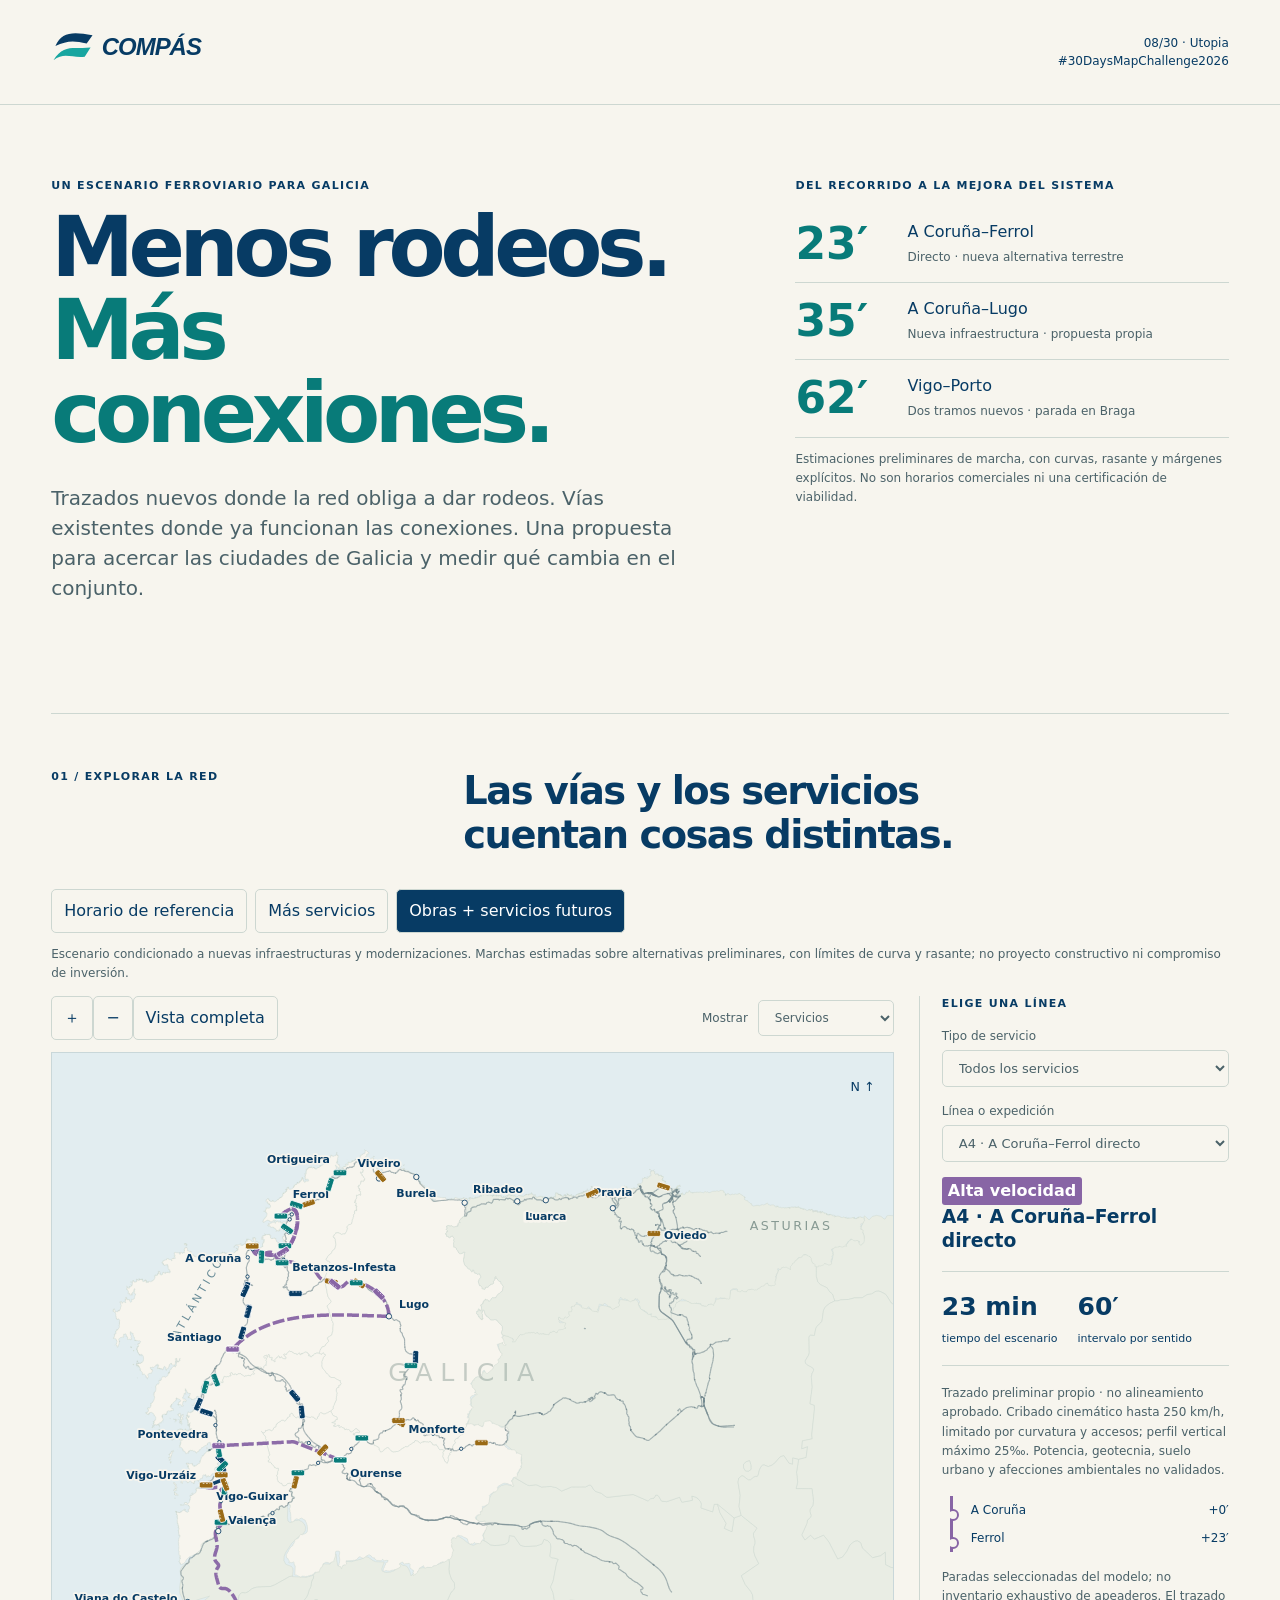
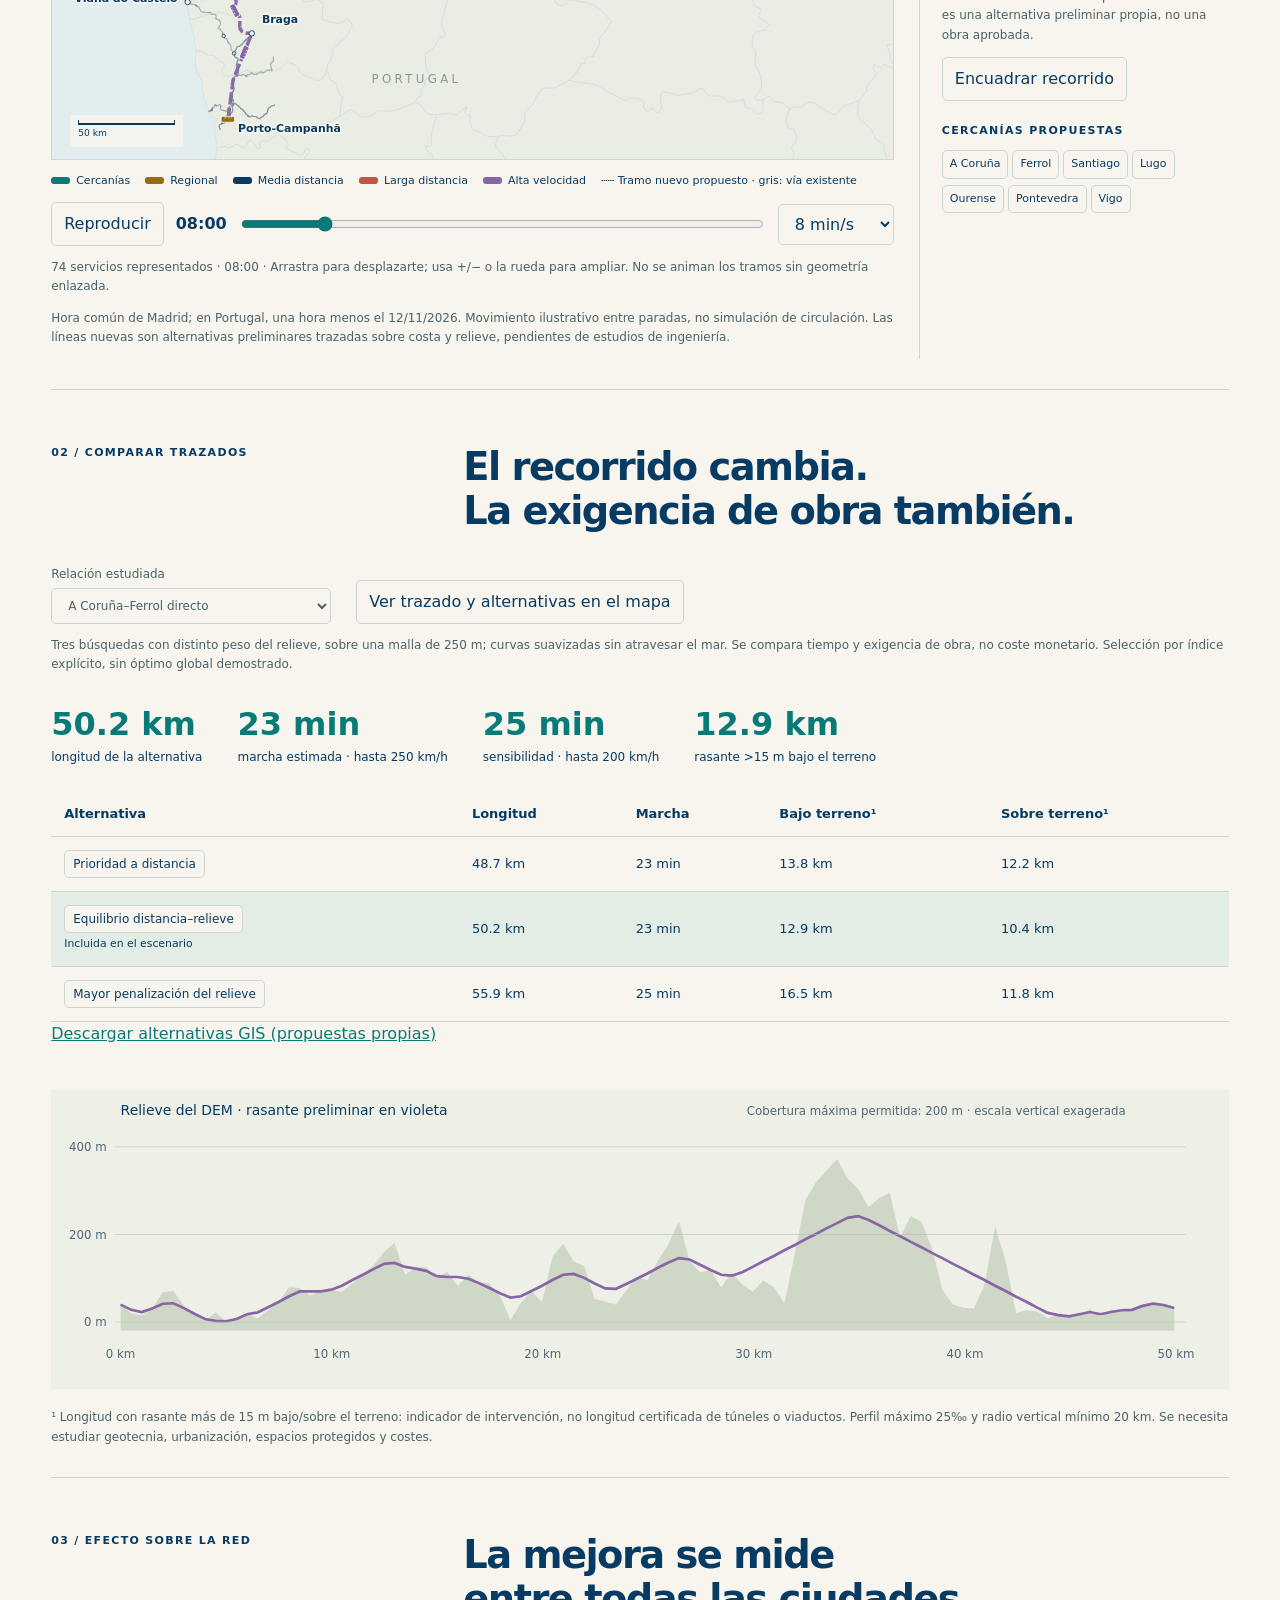
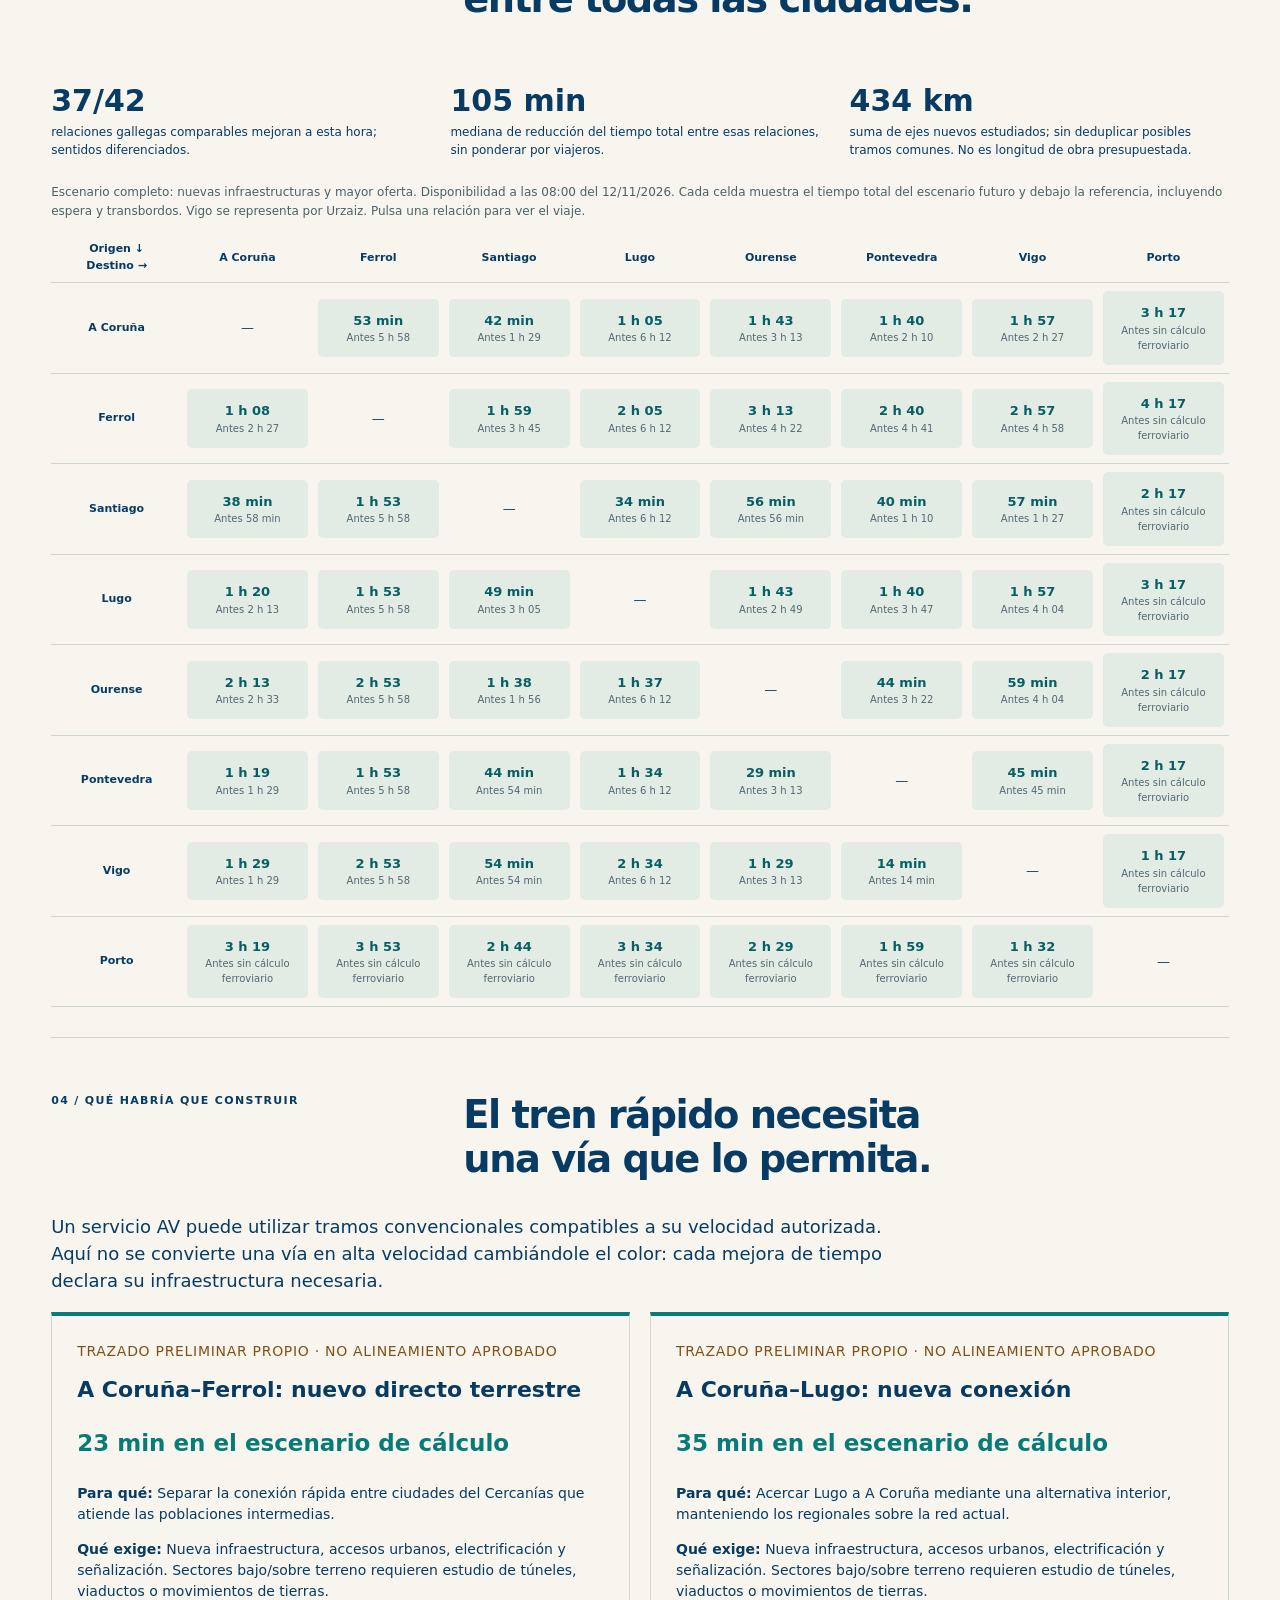
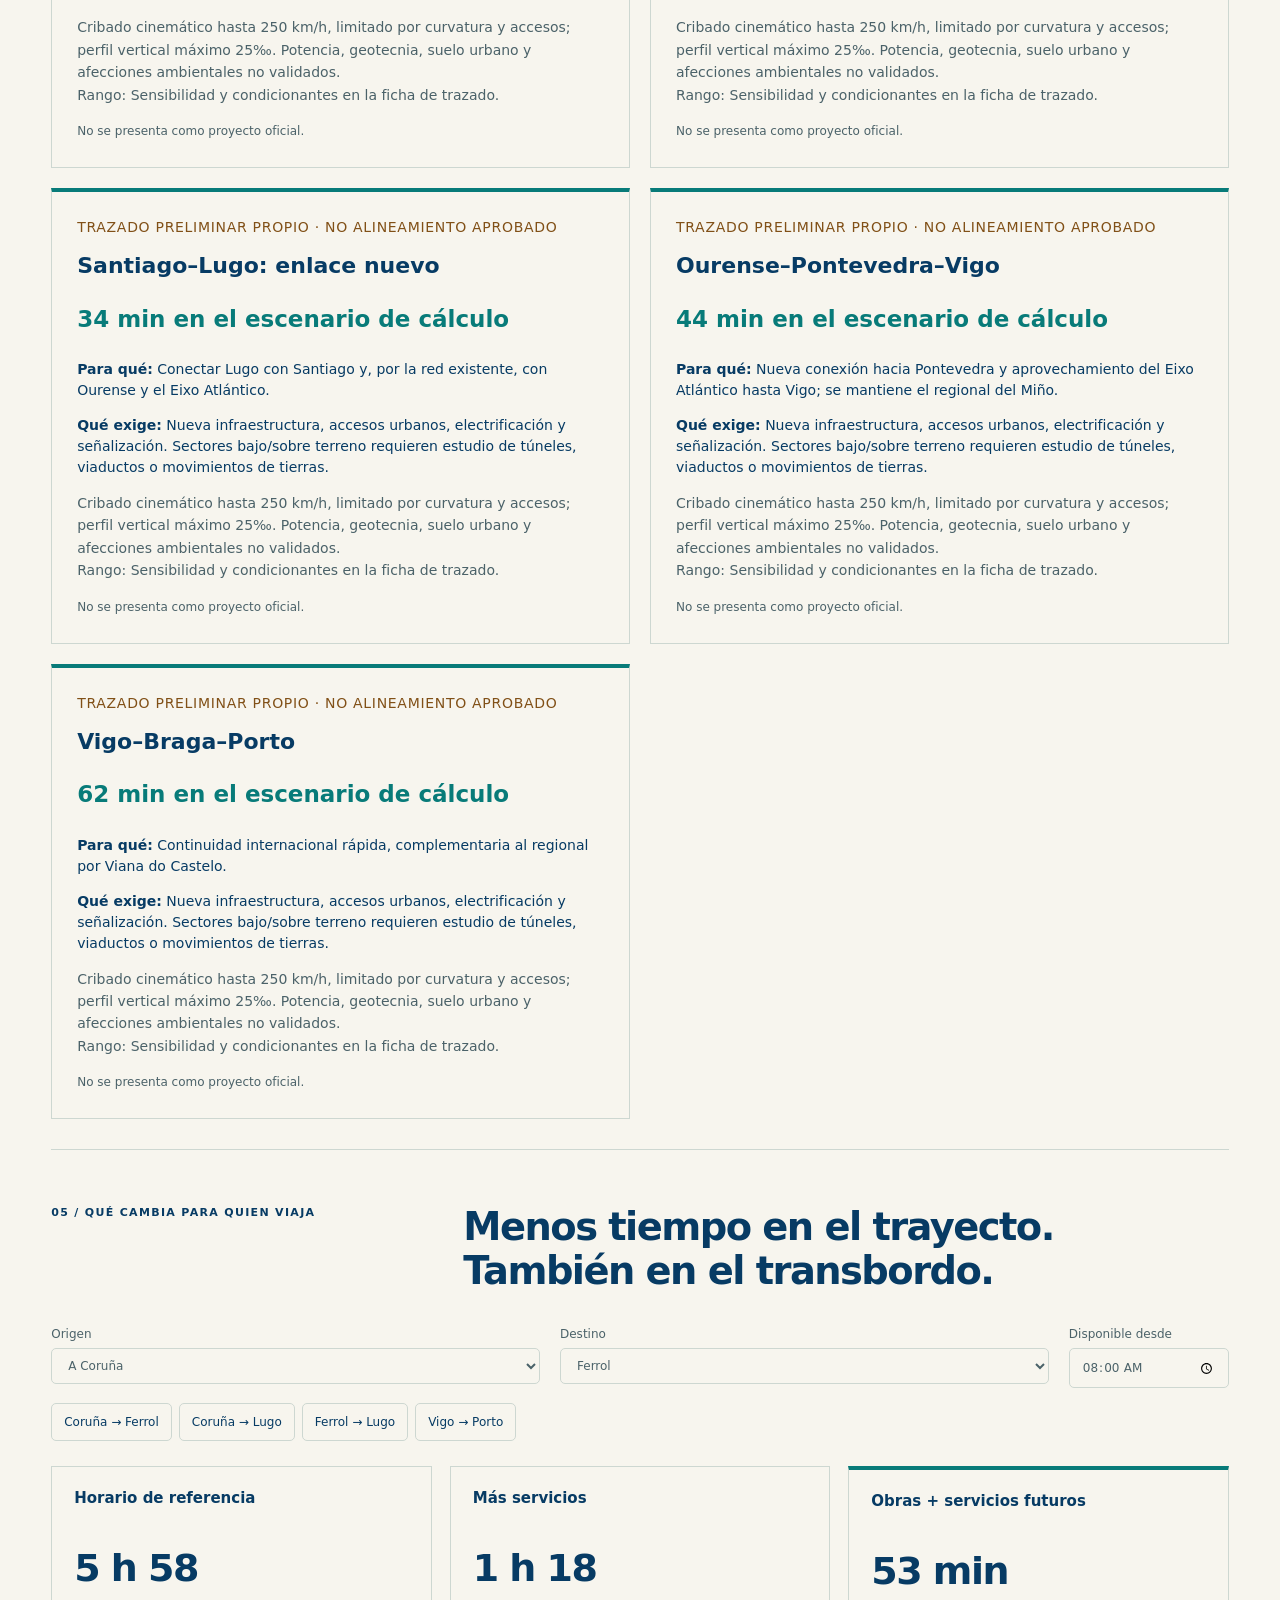
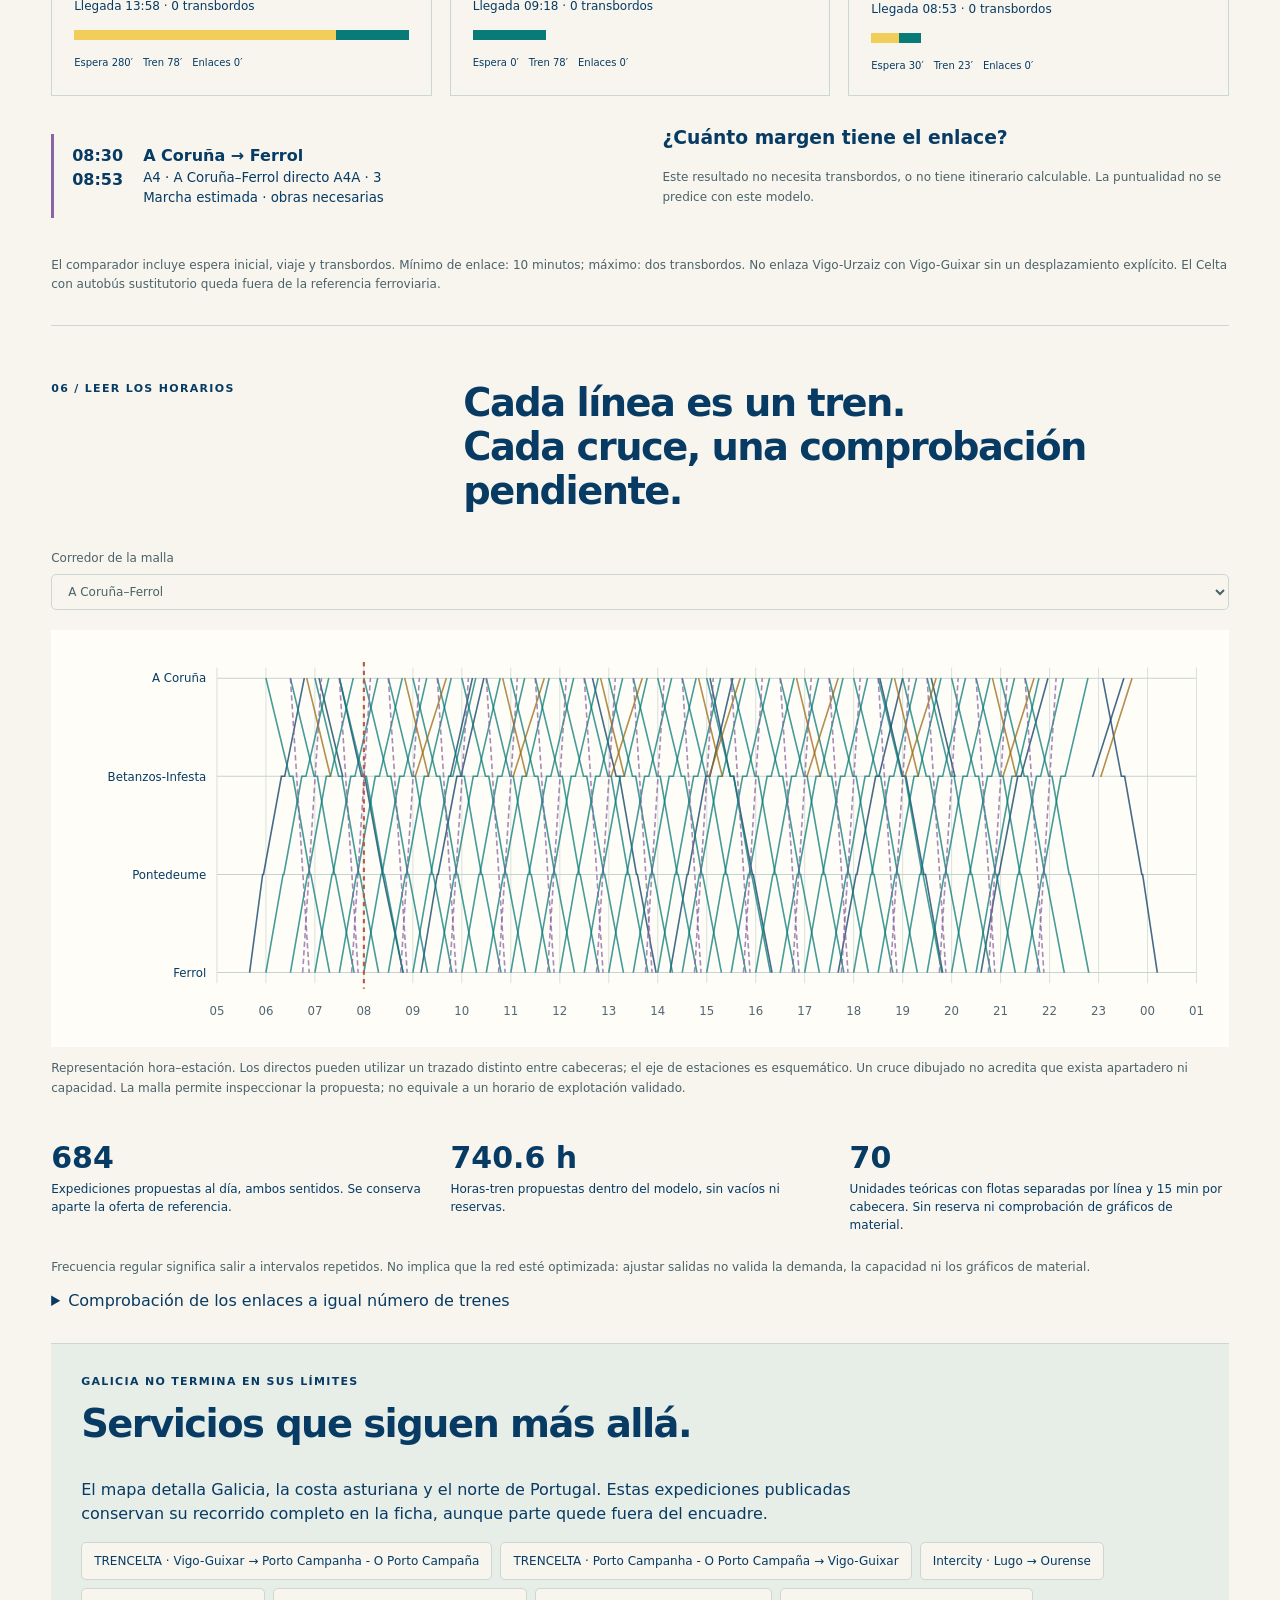
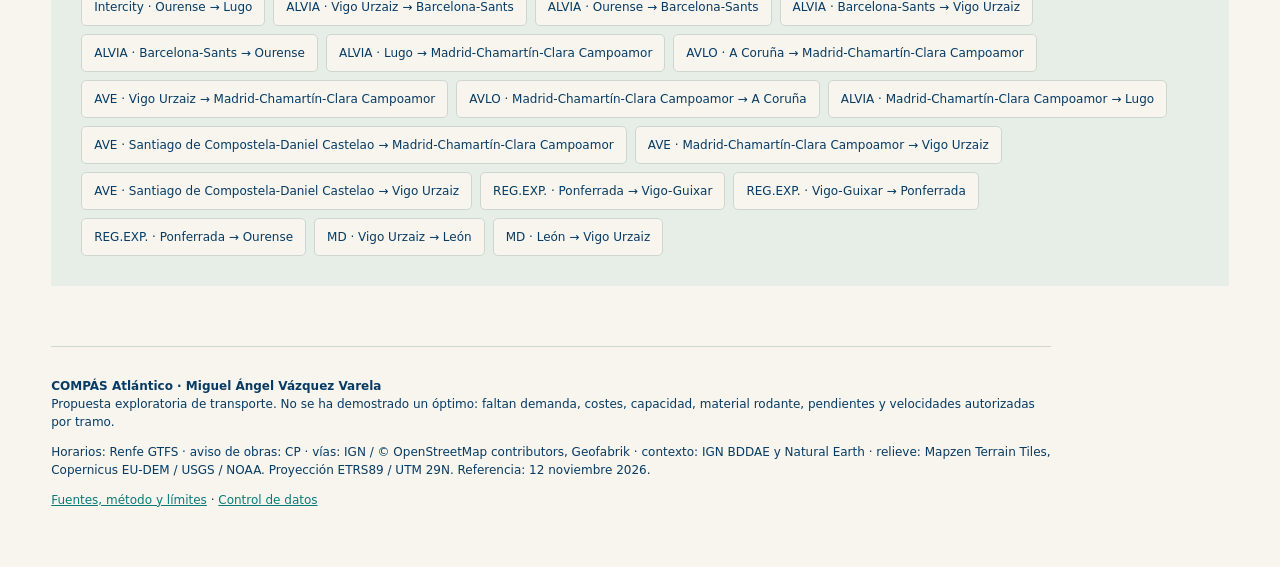
==== day-08-utopia/index.html @ 7ac50be3 "Publish COMPAS V4 routes, profiles, journey comparison and video" ====
<!doctype html>
<html lang="es"><head><meta charset="utf-8"><meta name="viewport" content="width=device-width,initial-scale=1"><title>COMPÁS Atlántico · Menos rodeos, más conexiones</title><link rel="stylesheet" href="style.css?v=4"></head>
<body><header><a href="#"><img src="brand/compas.svg" alt="COMPÁS Atlántico"></a><span>08/30 · Utopia<br>#30DaysMapChallenge2026</span></header><main>
<section class="intro"><div><p class="eyebrow">Un escenario ferroviario para Galicia</p><h1>Menos rodeos.<br><em>Más conexiones.</em></h1><p class="lead">Trazados nuevos donde la red obliga a dar rodeos. Vías existentes donde ya funcionan las conexiones. Una propuesta para acercar las ciudades de Galicia y medir qué cambia en el conjunto.</p></div><aside><p class="eyebrow">Del recorrido a la mejora del sistema</p><a href="#works" class="objective"><b id="hero-ferrol">…</b><span>A Coruña–Ferrol<br><small>Directo · nueva alternativa terrestre</small></span></a><a href="#works" class="objective"><b id="hero-lugo">…</b><span>A Coruña–Lugo<br><small>Nueva infraestructura · propuesta propia</small></span></a><a href="#works" class="objective"><b id="hero-porto">…</b><span>Vigo–Porto<br><small>Dos tramos nuevos · parada en Braga</small></span></a><p class="fine">Estimaciones preliminares de marcha, con curvas, rasante y márgenes explícitos. No son horarios comerciales ni una certificación de viabilidad.</p></aside></section>
<section id="atlas"><div class="section-title"><span>01 / Explorar la red</span><h2>Las vías y los servicios<br>cuentan cosas distintas.</h2></div><div class="scenario-tabs" role="group" aria-label="Escenario"><button data-scenario="published">Horario de referencia</button><button data-scenario="coordinated">Más servicios</button><button data-scenario="direct">Obras + servicios futuros</button></div><p id="scenario-note" class="fine" aria-live="polite">Cargando fuentes…</p>
<div class="atlas-layout"><div class="map-panel"><div class="map-toolbar"><div><button id="zoom-in" aria-label="Acercar mapa">＋</button><button id="zoom-out" aria-label="Alejar mapa">−</button><button id="reset-map">Vista completa</button></div><label>Mostrar <select id="layer"><option value="services">Servicios</option><option value="infrastructure">Infraestructura</option></select></label></div><div id="mapwrap"><svg id="map" viewBox="0 0 1000 840" role="img" aria-label="Red ferroviaria de Galicia, Asturias y norte de Portugal. Usa los botones de zoom o arrastra para desplazarte."></svg><div class="scale"><span id="scale-bar"></span><small id="scale-label"></small></div></div><div id="legend"></div><div class="animation"><button id="play">Reproducir</button><output id="clock">08:00</output><input id="time" type="range" min="300" max="1500" value="480" aria-label="Hora representada"><select id="speed" aria-label="Velocidad de reproducción"><option value="3">3 min/s</option><option value="8" selected>8 min/s</option><option value="20">20 min/s</option></select></div><p id="maptip" class="fine"></p><p class="fine">Hora común de Madrid; en Portugal, una hora menos el 12/11/2026. Movimiento ilustrativo entre paradas, no simulación de circulación. Las líneas nuevas son alternativas preliminares trazadas sobre costa y relieve, pendientes de estudios de ingeniería.</p></div>
<aside class="explorer"><p class="eyebrow">Elige una línea</p><label>Tipo de servicio<select id="category"><option value="all">Todos los servicios</option><option value="C">Cercanías</option><option value="R">Regional</option><option value="MD">Media distancia</option><option value="LD">Larga distancia</option><option value="AV">Alta velocidad</option></select></label><label>Línea o expedición<select id="line"></select></label><div id="line-detail" aria-live="polite"></div><button id="fit-line">Encuadrar recorrido</button><div class="city-links"><p class="eyebrow">Cercanías propuestas</p><div id="cities"></div></div></aside></div></section>
<section id="design"><div class="section-title"><span>02 / Comparar trazados</span><h2>El recorrido cambia.<br>La exigencia de obra también.</h2></div><div class="design-controls"><label>Relación estudiada<select id="design-route"></select></label><button id="design-fit">Ver trazado y alternativas en el mapa</button></div><p class="fine">Tres búsquedas con distinto peso del relieve, sobre una malla de 250 m; curvas suavizadas sin atravesar el mar. Se compara tiempo y exigencia de obra, no coste monetario. Selección por índice explícito, sin óptimo global demostrado.</p><div class="design-summary" id="design-summary"></div><div class="table-scroll"><table class="alternatives"><thead><tr><th>Alternativa</th><th>Longitud</th><th>Marcha</th><th>Bajo terreno¹</th><th>Sobre terreno¹</th></tr></thead><tbody id="alternatives"></tbody></table></div><p><a href="corridors.geojson">Descargar alternativas GIS (propuestas propias)</a></p><svg id="profile" viewBox="0 0 1100 280" role="img" aria-label="Perfil del terreno real y rasante preliminar propuesta"></svg><p class="fine">¹ Longitud con rasante más de 15 m bajo/sobre el terreno: indicador de intervención, no longitud certificada de túneles o viaductos. Perfil máximo 25‰ y radio vertical mínimo 20 km. Se necesita estudiar geotecnia, urbanización, espacios protegidos y costes.</p></section>
<section id="system"><div class="section-title"><span>03 / Efecto sobre la red</span><h2>La mejora se mide<br>entre todas las ciudades.</h2></div><div id="system-stats" class="resource-grid"></div><p class="fine">Escenario completo: nuevas infraestructuras y mayor oferta. Disponibilidad a las 08:00 del 12/11/2026. Cada celda muestra el tiempo total del escenario futuro y debajo la referencia, incluyendo espera y transbordos. Vigo se representa por Urzaiz. Pulsa una relación para ver el viaje.</p><div class="table-scroll"><table id="matrix" class="matrix"></table></div></section>
<section id="works"><div class="section-title"><span>04 / Qué habría que construir</span><h2>El tren rápido necesita<br>una vía que lo permita.</h2></div><p class="section-intro">Un servicio AV puede utilizar tramos convencionales compatibles a su velocidad autorizada. Aquí no se convierte una vía en alta velocidad cambiándole el color: cada mejora de tiempo declara su infraestructura necesaria.</p><div id="proposals" class="proposal-grid"></div></section>
<section class="journeys"><div class="section-title"><span>05 / Qué cambia para quien viaja</span><h2>Menos tiempo en el trayecto.<br>También en el transbordo.</h2></div><div class="journey-controls"><label>Origen<select id="origin"></select></label><label>Destino<select id="destination"></select></label><label>Disponible desde<input id="ready" type="time" value="08:00"></label></div><div class="examples"><button data-od="31412,21010">Coruña → Ferrol</button><button data-od="31412,20309">Coruña → Lugo</button><button data-od="21010,20309">Ferrol → Lugo</button><button data-od="08223,94346">Vigo → Porto</button></div><div id="comparison" class="comparison"></div><div class="journey-bottom"><div id="itinerary"></div><div><h3>¿Cuánto margen tiene el enlace?</h3><div id="connections"></div></div></div><p class="fine">El comparador incluye espera inicial, viaje y transbordos. Mínimo de enlace: 10 minutos; máximo: dos transbordos. No enlaza Vigo-Urzaiz con Vigo-Guixar sin un desplazamiento explícito. El Celta con autobús sustitutorio queda fuera de la referencia ferroviaria.</p></section>
<section><div class="section-title"><span>06 / Leer los horarios</span><h2>Cada línea es un tren.<br>Cada cruce, una comprobación pendiente.</h2></div><label>Corredor de la malla<select id="corridor"><option value="ferrol">A Coruña–Ferrol</option><option value="interior">A Coruña–Lugo–Ourense</option><option value="atlantic">Eixo Atlántico</option><option value="portugal">Vigo–Porto</option><option value="coast">Ferrol–Asturias · vía métrica</option></select></label><svg id="malla" viewBox="0 0 1100 390" role="img" aria-label="Gráfico horario de trenes; selecciona un tren para inspeccionarlo"></svg><p class="fine">Representación hora–estación. Los directos pueden utilizar un trazado distinto entre cabeceras; el eje de estaciones es esquemático. Un cruce dibujado no acredita que exista apartadero ni capacidad. La malla permite inspeccionar la propuesta; no equivale a un horario de explotación validado.</p><div id="resources"></div></section>
<section class="external"><p class="eyebrow">Galicia no termina en sus límites</p><h2>Servicios que siguen más allá.</h2><p>El mapa detalla Galicia, la costa asturiana y el norte de Portugal. Estas expediciones publicadas conservan su recorrido completo en la ficha, aunque parte quede fuera del encuadre.</p><div id="external-lines"></div></section>
<footer><strong>COMPÁS Atlántico · Miguel Ángel Vázquez Varela</strong><p>Propuesta exploratoria de transporte. No se ha demostrado un óptimo: faltan demanda, costes, capacidad, material rodante, pendientes y velocidades autorizadas por tramo.</p><p>Horarios: Renfe GTFS · aviso de obras: CP · vías: IGN / © OpenStreetMap contributors, Geofabrik · contexto: IGN BDDAE y Natural Earth · relieve: Mapzen Terrain Tiles, Copernicus EU-DEM / USGS / NOAA. Proyección ETRS89 / UTM 29N. Referencia: 12 noviembre 2026.</p><a href="methodology.md">Fuentes, método y límites</a> · <a href="qa.json">Control de datos</a></footer>
</main><script src="app.js?v=4"></script></body></html>
---- day-08-utopia/style.css ----
:root{--paper:#f7f5ee;--blue:#073b64;--teal:#087b79;--yellow:#f1ce5a;--line:#cdd7d1;--muted:#4b6269}*{box-sizing:border-box}html{scroll-behavior:smooth}body{margin:0;background:var(--paper);color:var(--blue);font:16px/1.5 system-ui,-apple-system,Segoe UI,sans-serif}header,main{max-width:1500px;margin:auto;padding:28px 4vw}header{display:flex;align-items:center;justify-content:space-between;border-bottom:1px solid var(--line)}header img{width:210px;max-height:70px}header span{font-size:12px;text-align:right}h1,h2,h3,p{margin-top:0}h1{font-size:clamp(48px,6.5vw,92px);line-height:1;letter-spacing:-.065em;margin-bottom:28px}h1 em{color:var(--teal);font-style:normal}h2{font-size:clamp(27px,3vw,43px);letter-spacing:-.04em;line-height:1.15}h3{line-height:1.25}.intro{display:grid;grid-template-columns:1.5fr 1fr;gap:8%;padding:45px 0 60px}.lead{font-size:20px;max-width:700px;color:var(--muted)}.eyebrow,.section-title>span{font-size:11px;font-weight:750;letter-spacing:.12em;text-transform:uppercase}.objective{display:flex;gap:24px;padding:14px 0;border-bottom:1px solid var(--line);color:inherit;text-decoration:none}.objective b{font-size:44px;line-height:1.1;color:var(--teal);min-width:88px}.objective small{color:var(--muted);font-size:12px}.fine{font-size:12px;color:var(--muted);line-height:1.6;margin:12px 0}section+section{padding-top:55px;margin-top:30px;border-top:1px solid var(--line)}.section-title{display:flex;justify-content:space-between;gap:30px;align-items:start}.section-title h2{width:65%}.section-intro{max-width:850px;font-size:18px}button,select,input{font:inherit;color:inherit}button,select,input[type=time]{border:1px solid var(--line);background:var(--paper);border-radius:5px;padding:9px 12px}button{cursor:pointer}button:hover{border-color:var(--teal)}button[aria-pressed=true]{background:var(--blue);color:white}button:focus-visible,select:focus-visible,input:focus-visible,a:focus-visible{outline:3px solid #b7750c;outline-offset:3px}label{font-size:12px;color:var(--muted)}label select{display:block;width:100%;margin-top:5px}.scenario-tabs{display:flex;gap:8px;flex-wrap:wrap}.atlas-layout{display:grid;grid-template-columns:minmax(0,1fr) 310px;gap:25px}.map-panel{min-width:0}.map-toolbar{display:flex;justify-content:space-between;align-items:center;gap:12px}.map-toolbar label{display:flex;align-items:center;gap:10px}.map-toolbar select{margin:0}#mapwrap{position:relative;background:#e2edf0;border:1px solid #c9d7d9;margin-top:12px;overflow:hidden}#map{display:block;width:100%;aspect-ratio:1000/840;touch-action:none;cursor:grab}#map.dragging{cursor:grabbing}.scale{position:absolute;left:18px;bottom:12px;padding:5px 8px;background:#f7f5eee8;font-size:11px}.scale span{display:block;border:solid var(--blue);border-width:0 1px 2px;height:5px}.map-label{font-size:13px;font-weight:650;paint-order:stroke;stroke:var(--paper);stroke-width:4;stroke-linejoin:round;fill:var(--blue)}#legend{display:flex;gap:8px 15px;flex-wrap:wrap;padding:13px 0;font-size:11px}#legend i,.badge{display:inline-block;background:var(--c);color:white;border-radius:3px;padding:2px 6px;margin-right:6px;font-style:normal;font-weight:700}#legend i{width:19px;height:7px;padding:0}.animation{display:flex;gap:12px;align-items:center}.animation input{flex:1;min-width:30px;accent-color:var(--teal)}#clock{font-variant-numeric:tabular-nums;font-weight:bold}.explorer{border-left:1px solid var(--line);padding-left:22px}.explorer>label{display:block;margin:15px 0}.explorer select{max-width:100%;font-size:13px}.line-stats{display:flex;gap:20px;padding:16px 0;border-block:1px solid var(--line);margin:18px 0}.line-stats b{display:block;font-size:25px}.line-stats small{font-size:11px}.stop-list{padding:0;list-style:none;max-height:295px;overflow:auto;margin-left:8px}.stop-list li{position:relative;border-left:3px solid var(--c);padding:5px 0 5px 18px;font-size:12px;display:flex;justify-content:space-between;gap:5px}.stop-list li:before{content:'';position:absolute;left:-5.5px;top:13px;width:8px;height:8px;border-radius:50%;background:var(--paper);border:2px solid var(--c)}.stop-list time{white-space:nowrap;font-variant-numeric:tabular-nums}.city-links{margin-top:22px}.city-links button{font-size:11px;padding:5px 7px;margin:0 4px 6px 0}.proposal-grid{display:grid;grid-template-columns:repeat(2,minmax(0,1fr));gap:20px}.proposal{border:1px solid var(--line);padding:25px;border-top:4px solid var(--teal)}.proposal h3{font-size:22px}.proposal .target{font-size:23px;font-weight:700;color:var(--teal)}.proposal p{font-size:14px}.status{font-size:11px;text-transform:uppercase;letter-spacing:.05em;color:#815017}.journey-controls{display:grid;grid-template-columns:1fr 1fr 160px;gap:20px}.journey-controls input{display:block;width:100%;margin-top:5px}.examples{display:flex;flex-wrap:wrap;gap:7px;margin:15px 0 25px}.examples button{font-size:12px}.comparison{display:grid;grid-template-columns:repeat(3,1fr);gap:18px}.card{padding:22px;border:1px solid var(--line)}.card.active{border-top:4px solid var(--teal)}.card h3{font-size:15px;min-height:36px}.duration{font-size:38px;font-weight:700;letter-spacing:-.04em}.arrival{font-size:12px}.bar{display:flex;height:10px;margin:15px 0}.wait{background:var(--yellow)}.ride{background:var(--teal)}.transfer{background:#bd5847}.barlabels{font-size:10px;display:flex;gap:10px;flex-wrap:wrap}.journey-bottom{display:grid;grid-template-columns:1fr 1fr;gap:45px;margin:30px 0}.leg{display:flex;gap:20px;border-left:3px solid var(--c);padding:10px 18px;margin:8px 0}.leg time{font-weight:700}.leg small{display:block}.connection{border-bottom:1px solid var(--line);padding:15px 0;font-size:13px}.connection strong{display:block;color:var(--teal);font-size:20px}.connection-track{height:8px;background:var(--yellow);margin:8px 0;position:relative}.connection-track span{display:block;height:100%;background:var(--teal)}#malla{width:100%;display:block;margin-top:20px;background:#fffdf7}.malla-train{cursor:pointer}.resource-grid{display:grid;grid-template-columns:repeat(3,1fr);gap:20px;padding-top:25px}.resource-grid strong{font-size:30px}.resource-grid p{font-size:12px}.external{background:#e7ede7;padding:30px!important}.external p{max-width:850px}#external-lines{display:flex;gap:8px;flex-wrap:wrap}#external-lines button{font-size:12px}footer{margin-top:60px;padding:30px 0;border-top:1px solid var(--line);font-size:12px;max-width:1000px}a{color:var(--teal)}.error{color:#a02b20}@media(max-width:850px){.intro{grid-template-columns:1fr;gap:20px}.atlas-layout{grid-template-columns:1fr}.explorer{border-left:0;border-top:1px solid var(--line);padding:22px 0}.section-title{display:block}.section-title h2{width:100%;margin-top:15px}.comparison{grid-template-columns:1fr}.journey-bottom{grid-template-columns:1fr;gap:15px}.proposal-grid{grid-template-columns:1fr}.journey-controls{grid-template-columns:1fr 1fr}.journey-controls label:last-child{grid-column:1/-1}.animation select{width:92px;font-size:12px}.map-toolbar{flex-wrap:wrap}.resource-grid{grid-template-columns:1fr}.intro aside{max-width:550px}header img{width:160px}}@media(prefers-reduced-motion:reduce){html{scroll-behavior:auto}}
.design-controls{display:flex;gap:25px;align-items:end;flex-wrap:wrap}.design-controls select{min-width:280px}.design-summary{display:flex;gap:35px;flex-wrap:wrap;margin:25px 0}.design-summary strong{display:block;font-size:32px;color:var(--teal)}.design-summary span{font-size:12px}.table-scroll{overflow-x:auto}.alternatives,.matrix{border-collapse:collapse;width:100%;font-size:13px}.alternatives td,.alternatives th,.matrix td,.matrix th{padding:13px;text-align:left;border-bottom:1px solid var(--line)}.alternatives tr.selected{background:#e3ede5}.alternatives tr.rejected{color:#8d493e}.alternatives td button{font-size:12px;padding:4px 8px}#profile{width:100%;margin-top:28px;background:#eef0e8}.matrix{table-layout:fixed;min-width:760px}.matrix td,.matrix th{text-align:center;padding:8px 5px}.matrix button{display:block;width:100%;border:0;background:#e2ece5;padding:12px 3px;font-weight:700;color:#075e63}.matrix button small{display:block;font-size:10px;font-weight:400;color:#526774}.matrix th{font-size:11px}.matrix button:hover{background:#c8e0d4}.design-warning{color:#8d493e;font-size:13px}
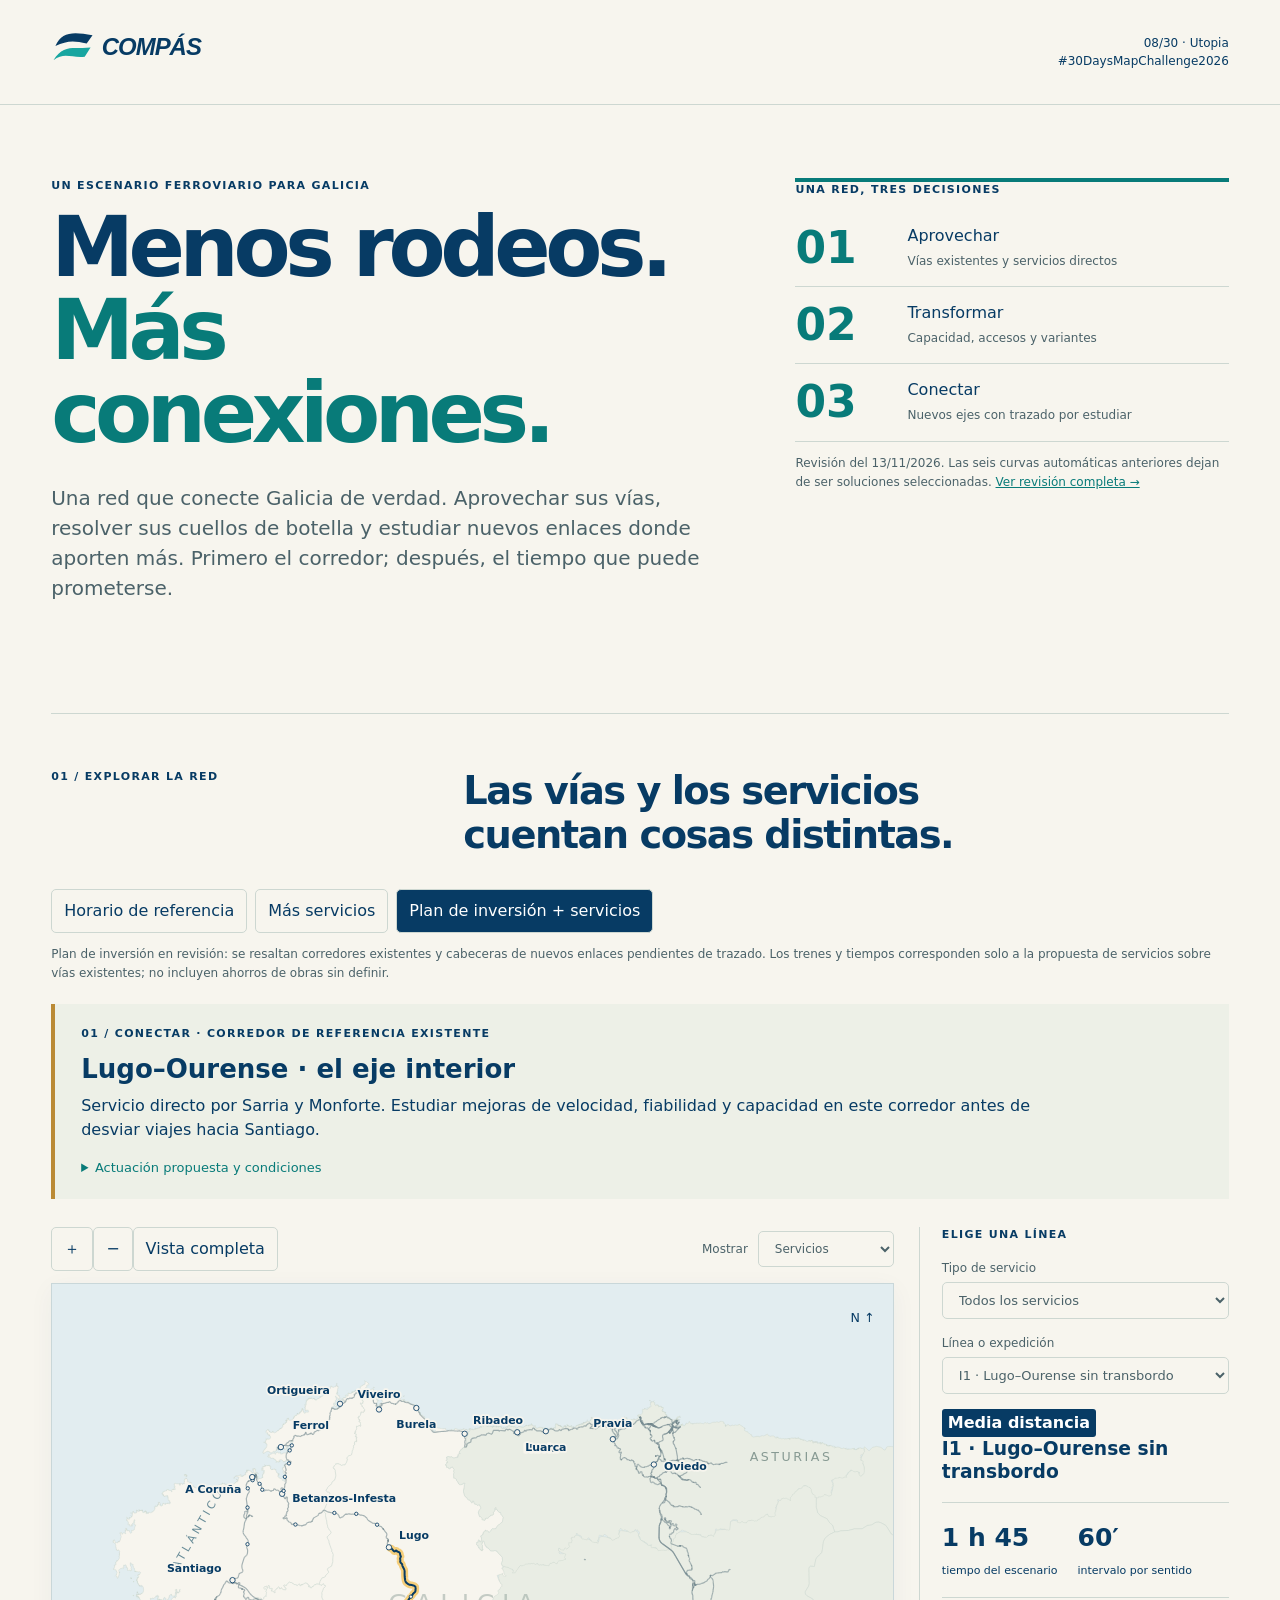
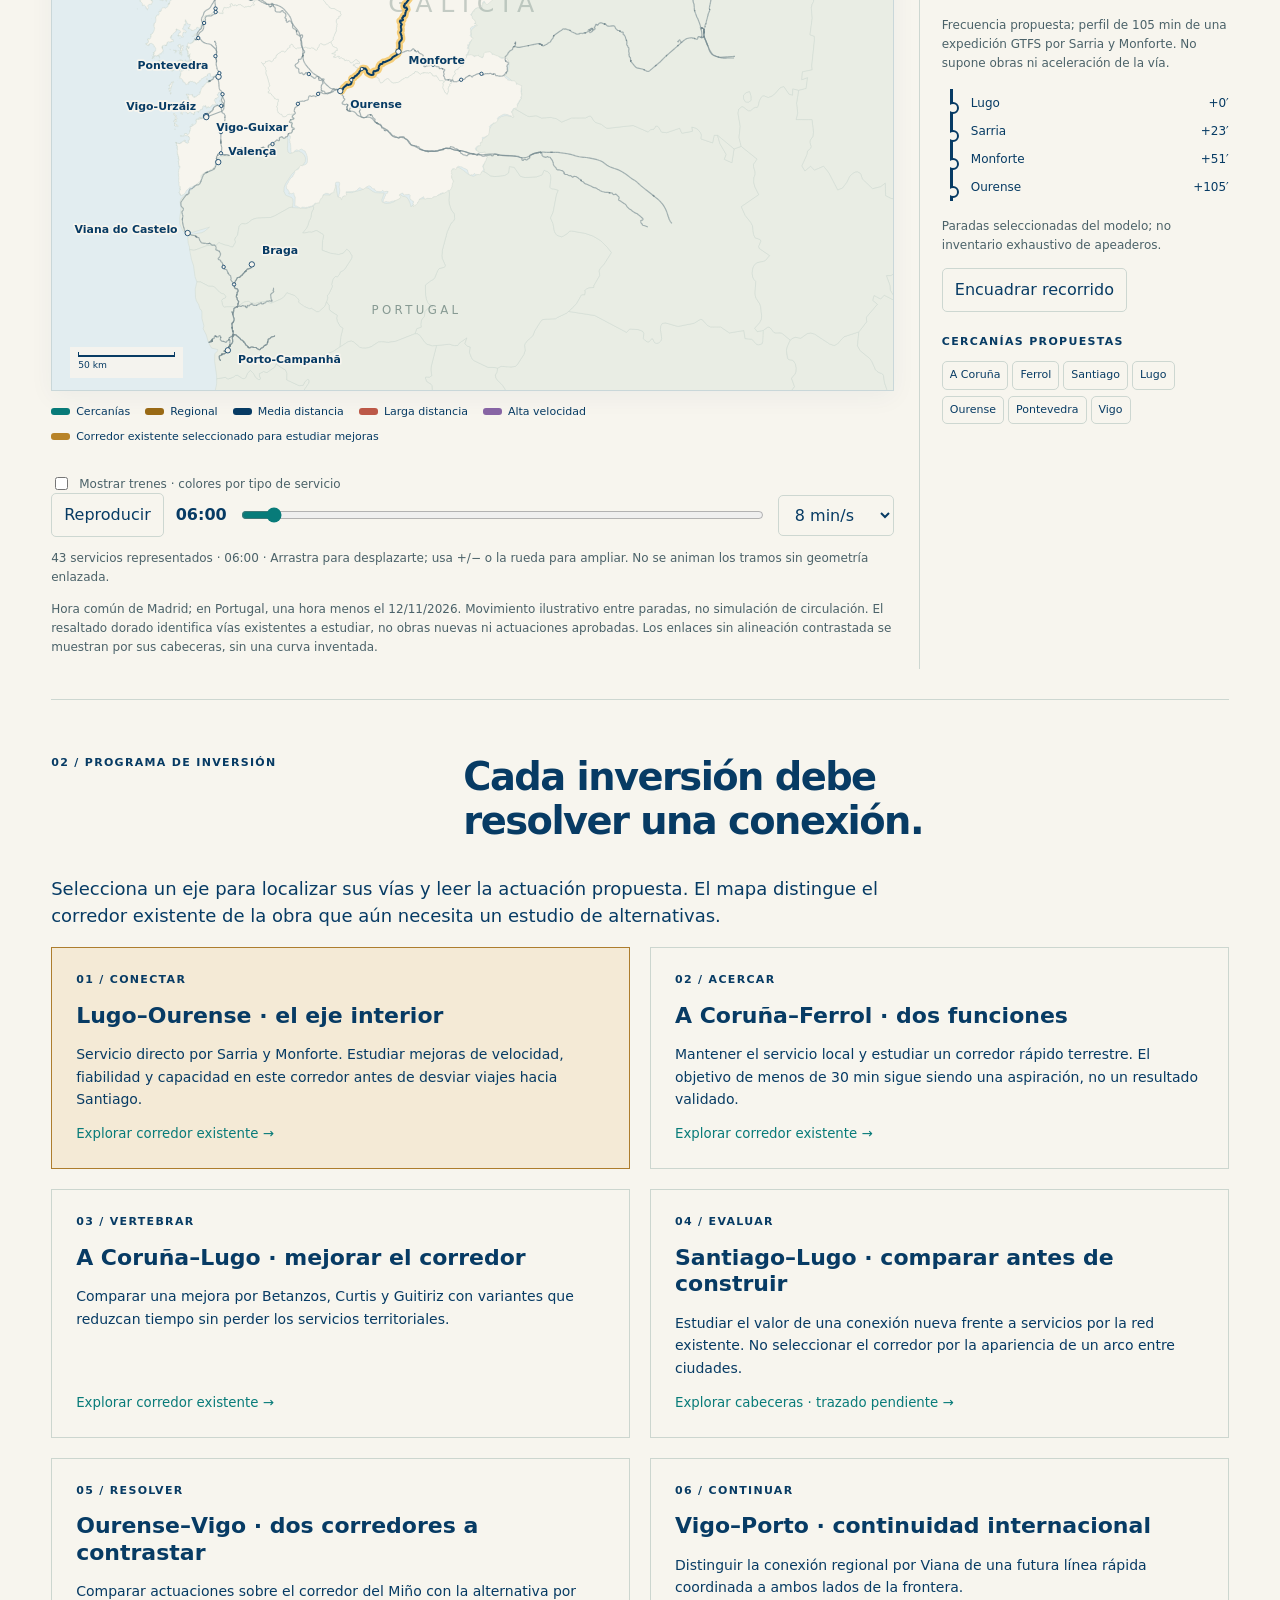
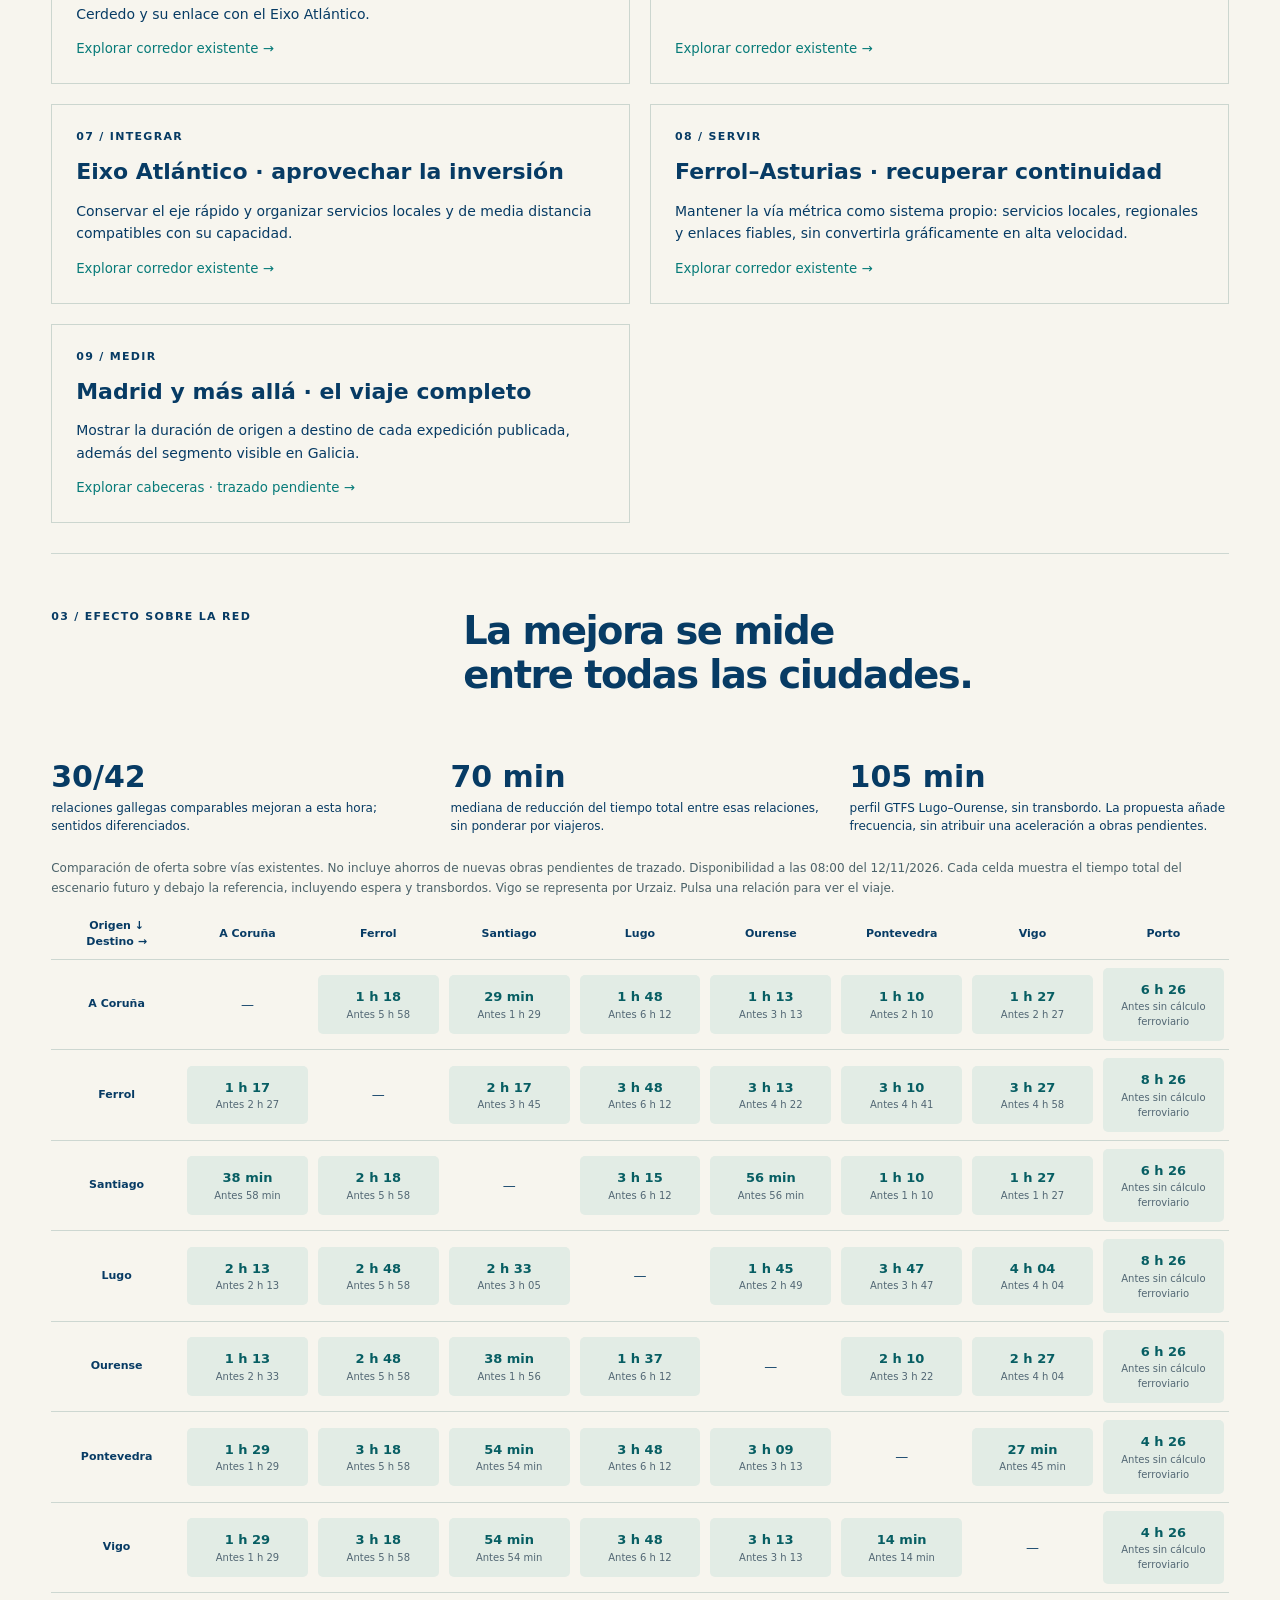
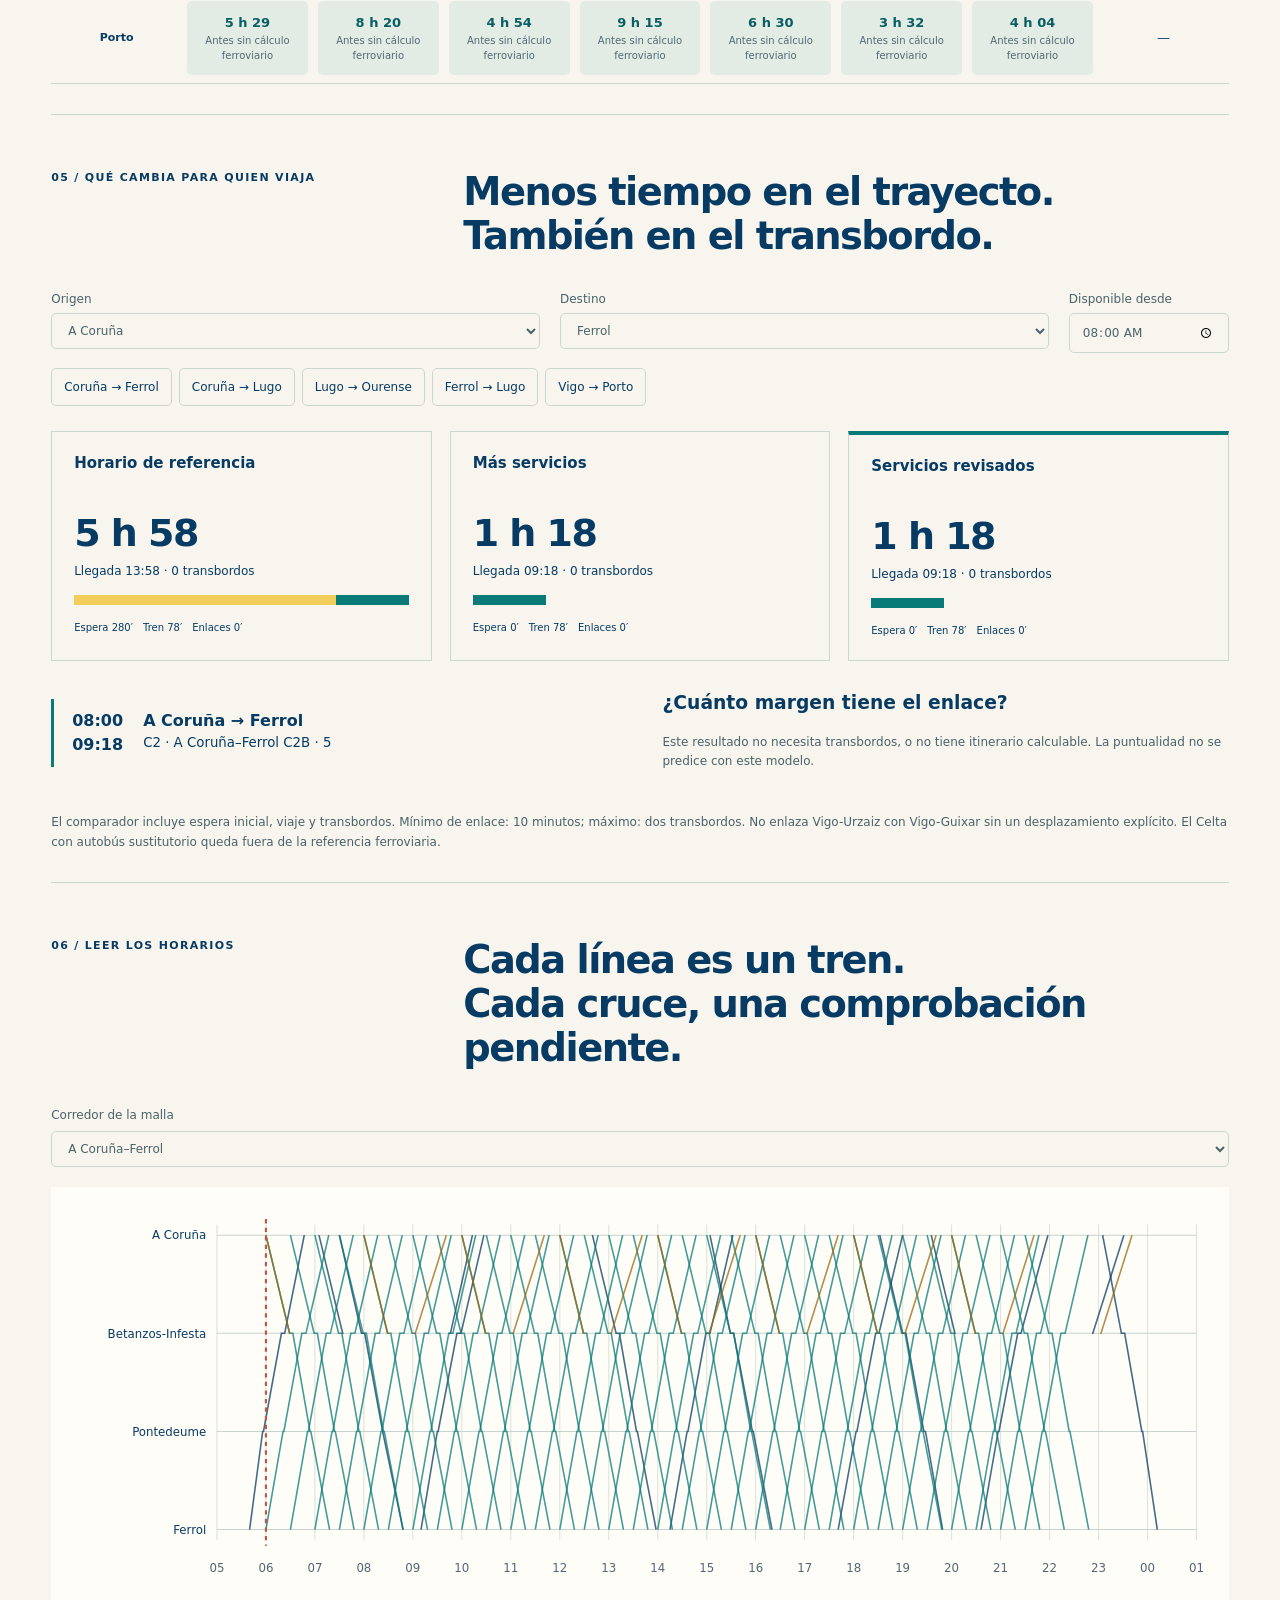
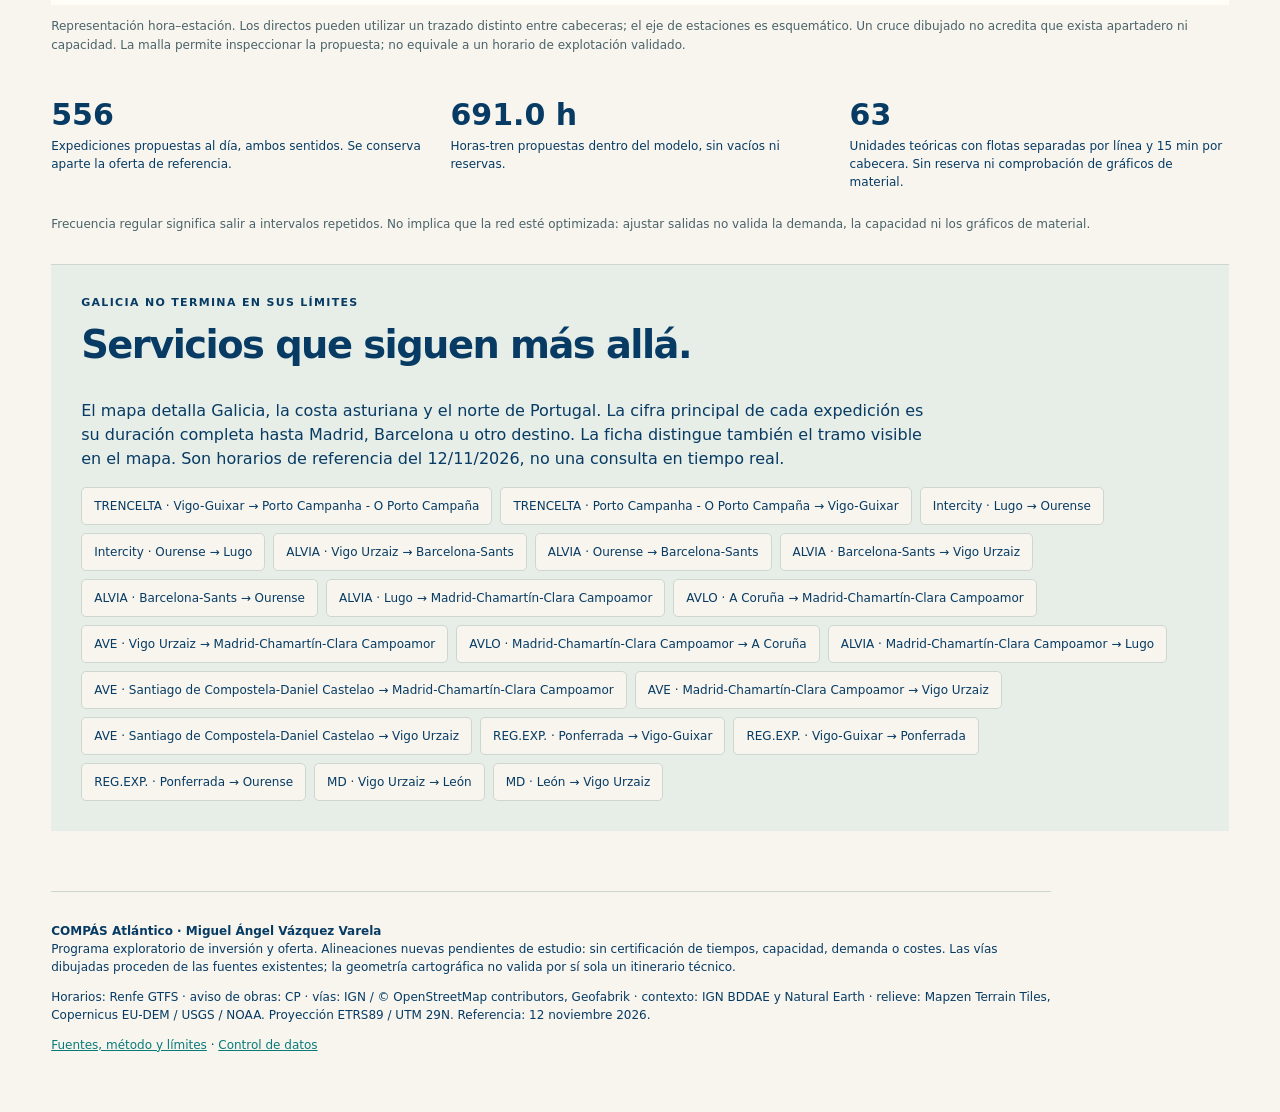
==== commit 8c1c7ff1: "Publish day 08 planning review and preserve V4 archive" ====
--- a/day-08-utopia/index.html
+++ b/day-08-utopia/index.html
@@ -1,15 +1,14 @@
 <!doctype html>
-<html lang="es"><head><meta charset="utf-8"><meta name="viewport" content="width=device-width,initial-scale=1"><title>COMPÁS Atlántico · Menos rodeos, más conexiones</title><link rel="stylesheet" href="style.css?v=4"></head>
+<html lang="es"><head><meta charset="utf-8"><meta name="viewport" content="width=device-width,initial-scale=1"><title>COMPÁS Atlántico · Menos rodeos, más conexiones</title><link rel="stylesheet" href="style.css?v=5"></head>
 <body><header><a href="#"><img src="brand/compas.svg" alt="COMPÁS Atlántico"></a><span>08/30 · Utopia<br>#30DaysMapChallenge2026</span></header><main>
-<section class="intro"><div><p class="eyebrow">Un escenario ferroviario para Galicia</p><h1>Menos rodeos.<br><em>Más conexiones.</em></h1><p class="lead">Trazados nuevos donde la red obliga a dar rodeos. Vías existentes donde ya funcionan las conexiones. Una propuesta para acercar las ciudades de Galicia y medir qué cambia en el conjunto.</p></div><aside><p class="eyebrow">Del recorrido a la mejora del sistema</p><a href="#works" class="objective"><b id="hero-ferrol">…</b><span>A Coruña–Ferrol<br><small>Directo · nueva alternativa terrestre</small></span></a><a href="#works" class="objective"><b id="hero-lugo">…</b><span>A Coruña–Lugo<br><small>Nueva infraestructura · propuesta propia</small></span></a><a href="#works" class="objective"><b id="hero-porto">…</b><span>Vigo–Porto<br><small>Dos tramos nuevos · parada en Braga</small></span></a><p class="fine">Estimaciones preliminares de marcha, con curvas, rasante y márgenes explícitos. No son horarios comerciales ni una certificación de viabilidad.</p></aside></section>
-<section id="atlas"><div class="section-title"><span>01 / Explorar la red</span><h2>Las vías y los servicios<br>cuentan cosas distintas.</h2></div><div class="scenario-tabs" role="group" aria-label="Escenario"><button data-scenario="published">Horario de referencia</button><button data-scenario="coordinated">Más servicios</button><button data-scenario="direct">Obras + servicios futuros</button></div><p id="scenario-note" class="fine" aria-live="polite">Cargando fuentes…</p>
-<div class="atlas-layout"><div class="map-panel"><div class="map-toolbar"><div><button id="zoom-in" aria-label="Acercar mapa">＋</button><button id="zoom-out" aria-label="Alejar mapa">−</button><button id="reset-map">Vista completa</button></div><label>Mostrar <select id="layer"><option value="services">Servicios</option><option value="infrastructure">Infraestructura</option></select></label></div><div id="mapwrap"><svg id="map" viewBox="0 0 1000 840" role="img" aria-label="Red ferroviaria de Galicia, Asturias y norte de Portugal. Usa los botones de zoom o arrastra para desplazarte."></svg><div class="scale"><span id="scale-bar"></span><small id="scale-label"></small></div></div><div id="legend"></div><div class="animation"><button id="play">Reproducir</button><output id="clock">08:00</output><input id="time" type="range" min="300" max="1500" value="480" aria-label="Hora representada"><select id="speed" aria-label="Velocidad de reproducción"><option value="3">3 min/s</option><option value="8" selected>8 min/s</option><option value="20">20 min/s</option></select></div><p id="maptip" class="fine"></p><p class="fine">Hora común de Madrid; en Portugal, una hora menos el 12/11/2026. Movimiento ilustrativo entre paradas, no simulación de circulación. Las líneas nuevas son alternativas preliminares trazadas sobre costa y relieve, pendientes de estudios de ingeniería.</p></div>
+<section class="intro"><div><p class="eyebrow">Un escenario ferroviario para Galicia</p><h1>Menos rodeos.<br><em>Más conexiones.</em></h1><p class="lead">Una red que conecte Galicia de verdad. Aprovechar sus vías, resolver sus cuellos de botella y estudiar nuevos enlaces donde aporten más. Primero el corredor; después, el tiempo que puede prometerse.</p></div><aside class="plan-hero"><p class="eyebrow">Una red, tres decisiones</p><a href="#works" class="objective"><b>01</b><span>Aprovechar<br><small>Vías existentes y servicios directos</small></span></a><a href="#works" class="objective"><b>02</b><span>Transformar<br><small>Capacidad, accesos y variantes</small></span></a><a href="#works" class="objective"><b>03</b><span>Conectar<br><small>Nuevos ejes con trazado por estudiar</small></span></a><p class="fine">Revisión del 13/11/2026. Las seis curvas automáticas anteriores dejan de ser soluciones seleccionadas. <a href="review.md">Ver revisión completa →</a></p></aside></section>
+<section id="atlas"><div class="section-title"><span>01 / Explorar la red</span><h2>Las vías y los servicios<br>cuentan cosas distintas.</h2></div><div class="scenario-tabs" role="group" aria-label="Escenario"><button data-scenario="published">Horario de referencia</button><button data-scenario="coordinated">Más servicios</button><button data-scenario="direct">Plan de inversión + servicios</button></div><p id="scenario-note" class="fine" aria-live="polite">Cargando fuentes…</p>
+<div id="investment-detail" class="investment-detail" aria-live="polite"></div><div class="atlas-layout"><div class="map-panel"><div class="map-toolbar"><div><button id="zoom-in" aria-label="Acercar mapa">＋</button><button id="zoom-out" aria-label="Alejar mapa">−</button><button id="reset-map">Vista completa</button></div><label>Mostrar <select id="layer"><option value="services">Servicios</option><option value="infrastructure">Infraestructura</option></select></label></div><div id="mapwrap"><svg id="map" viewBox="0 0 1000 840" role="img" aria-label="Red ferroviaria de Galicia, Asturias y norte de Portugal. Usa los botones de zoom o arrastra para desplazarte."></svg><div class="scale"><span id="scale-bar"></span><small id="scale-label"></small></div></div><div id="legend"></div><label class="train-toggle"><input id="show-trains" type="checkbox"> Mostrar trenes · colores por tipo de servicio</label><div class="animation"><button id="play">Reproducir</button><output id="clock">08:00</output><input id="time" type="range" min="300" max="1500" value="480" aria-label="Hora representada"><select id="speed" aria-label="Velocidad de reproducción"><option value="3">3 min/s</option><option value="8" selected>8 min/s</option><option value="20">20 min/s</option></select></div><p id="maptip" class="fine"></p><p class="fine">Hora común de Madrid; en Portugal, una hora menos el 12/11/2026. Movimiento ilustrativo entre paradas, no simulación de circulación. El resaltado dorado identifica vías existentes a estudiar, no obras nuevas ni actuaciones aprobadas. Los enlaces sin alineación contrastada se muestran por sus cabeceras, sin una curva inventada.</p></div>
 <aside class="explorer"><p class="eyebrow">Elige una línea</p><label>Tipo de servicio<select id="category"><option value="all">Todos los servicios</option><option value="C">Cercanías</option><option value="R">Regional</option><option value="MD">Media distancia</option><option value="LD">Larga distancia</option><option value="AV">Alta velocidad</option></select></label><label>Línea o expedición<select id="line"></select></label><div id="line-detail" aria-live="polite"></div><button id="fit-line">Encuadrar recorrido</button><div class="city-links"><p class="eyebrow">Cercanías propuestas</p><div id="cities"></div></div></aside></div></section>
-<section id="design"><div class="section-title"><span>02 / Comparar trazados</span><h2>El recorrido cambia.<br>La exigencia de obra también.</h2></div><div class="design-controls"><label>Relación estudiada<select id="design-route"></select></label><button id="design-fit">Ver trazado y alternativas en el mapa</button></div><p class="fine">Tres búsquedas con distinto peso del relieve, sobre una malla de 250 m; curvas suavizadas sin atravesar el mar. Se compara tiempo y exigencia de obra, no coste monetario. Selección por índice explícito, sin óptimo global demostrado.</p><div class="design-summary" id="design-summary"></div><div class="table-scroll"><table class="alternatives"><thead><tr><th>Alternativa</th><th>Longitud</th><th>Marcha</th><th>Bajo terreno¹</th><th>Sobre terreno¹</th></tr></thead><tbody id="alternatives"></tbody></table></div><p><a href="corridors.geojson">Descargar alternativas GIS (propuestas propias)</a></p><svg id="profile" viewBox="0 0 1100 280" role="img" aria-label="Perfil del terreno real y rasante preliminar propuesta"></svg><p class="fine">¹ Longitud con rasante más de 15 m bajo/sobre el terreno: indicador de intervención, no longitud certificada de túneles o viaductos. Perfil máximo 25‰ y radio vertical mínimo 20 km. Se necesita estudiar geotecnia, urbanización, espacios protegidos y costes.</p></section>
-<section id="system"><div class="section-title"><span>03 / Efecto sobre la red</span><h2>La mejora se mide<br>entre todas las ciudades.</h2></div><div id="system-stats" class="resource-grid"></div><p class="fine">Escenario completo: nuevas infraestructuras y mayor oferta. Disponibilidad a las 08:00 del 12/11/2026. Cada celda muestra el tiempo total del escenario futuro y debajo la referencia, incluyendo espera y transbordos. Vigo se representa por Urzaiz. Pulsa una relación para ver el viaje.</p><div class="table-scroll"><table id="matrix" class="matrix"></table></div></section>
-<section id="works"><div class="section-title"><span>04 / Qué habría que construir</span><h2>El tren rápido necesita<br>una vía que lo permita.</h2></div><p class="section-intro">Un servicio AV puede utilizar tramos convencionales compatibles a su velocidad autorizada. Aquí no se convierte una vía en alta velocidad cambiándole el color: cada mejora de tiempo declara su infraestructura necesaria.</p><div id="proposals" class="proposal-grid"></div></section>
-<section class="journeys"><div class="section-title"><span>05 / Qué cambia para quien viaja</span><h2>Menos tiempo en el trayecto.<br>También en el transbordo.</h2></div><div class="journey-controls"><label>Origen<select id="origin"></select></label><label>Destino<select id="destination"></select></label><label>Disponible desde<input id="ready" type="time" value="08:00"></label></div><div class="examples"><button data-od="31412,21010">Coruña → Ferrol</button><button data-od="31412,20309">Coruña → Lugo</button><button data-od="21010,20309">Ferrol → Lugo</button><button data-od="08223,94346">Vigo → Porto</button></div><div id="comparison" class="comparison"></div><div class="journey-bottom"><div id="itinerary"></div><div><h3>¿Cuánto margen tiene el enlace?</h3><div id="connections"></div></div></div><p class="fine">El comparador incluye espera inicial, viaje y transbordos. Mínimo de enlace: 10 minutos; máximo: dos transbordos. No enlaza Vigo-Urzaiz con Vigo-Guixar sin un desplazamiento explícito. El Celta con autobús sustitutorio queda fuera de la referencia ferroviaria.</p></section>
+<section id="works"><div class="section-title"><span>02 / Programa de inversión</span><h2>Cada inversión debe<br>resolver una conexión.</h2></div><p class="section-intro">Selecciona un eje para localizar sus vías y leer la actuación propuesta. El mapa distingue el corredor existente de la obra que aún necesita un estudio de alternativas.</p><div id="proposals" class="proposal-grid"></div></section>
+<section id="system"><div class="section-title"><span>03 / Efecto sobre la red</span><h2>La mejora se mide<br>entre todas las ciudades.</h2></div><div id="system-stats" class="resource-grid"></div><p class="fine">Comparación de oferta sobre vías existentes. No incluye ahorros de nuevas obras pendientes de trazado. Disponibilidad a las 08:00 del 12/11/2026. Cada celda muestra el tiempo total del escenario futuro y debajo la referencia, incluyendo espera y transbordos. Vigo se representa por Urzaiz. Pulsa una relación para ver el viaje.</p><div class="table-scroll"><table id="matrix" class="matrix"></table></div></section>
+<section class="journeys"><div class="section-title"><span>05 / Qué cambia para quien viaja</span><h2>Menos tiempo en el trayecto.<br>También en el transbordo.</h2></div><div class="journey-controls"><label>Origen<select id="origin"></select></label><label>Destino<select id="destination"></select></label><label>Disponible desde<input id="ready" type="time" value="08:00"></label></div><div class="examples"><button data-od="31412,21010">Coruña → Ferrol</button><button data-od="31412,20309">Coruña → Lugo</button><button data-od="20309,22100">Lugo → Ourense</button><button data-od="21010,20309">Ferrol → Lugo</button><button data-od="08223,94346">Vigo → Porto</button></div><div id="comparison" class="comparison"></div><div class="journey-bottom"><div id="itinerary"></div><div><h3>¿Cuánto margen tiene el enlace?</h3><div id="connections"></div></div></div><p class="fine">El comparador incluye espera inicial, viaje y transbordos. Mínimo de enlace: 10 minutos; máximo: dos transbordos. No enlaza Vigo-Urzaiz con Vigo-Guixar sin un desplazamiento explícito. El Celta con autobús sustitutorio queda fuera de la referencia ferroviaria.</p></section>
 <section><div class="section-title"><span>06 / Leer los horarios</span><h2>Cada línea es un tren.<br>Cada cruce, una comprobación pendiente.</h2></div><label>Corredor de la malla<select id="corridor"><option value="ferrol">A Coruña–Ferrol</option><option value="interior">A Coruña–Lugo–Ourense</option><option value="atlantic">Eixo Atlántico</option><option value="portugal">Vigo–Porto</option><option value="coast">Ferrol–Asturias · vía métrica</option></select></label><svg id="malla" viewBox="0 0 1100 390" role="img" aria-label="Gráfico horario de trenes; selecciona un tren para inspeccionarlo"></svg><p class="fine">Representación hora–estación. Los directos pueden utilizar un trazado distinto entre cabeceras; el eje de estaciones es esquemático. Un cruce dibujado no acredita que exista apartadero ni capacidad. La malla permite inspeccionar la propuesta; no equivale a un horario de explotación validado.</p><div id="resources"></div></section>
-<section class="external"><p class="eyebrow">Galicia no termina en sus límites</p><h2>Servicios que siguen más allá.</h2><p>El mapa detalla Galicia, la costa asturiana y el norte de Portugal. Estas expediciones publicadas conservan su recorrido completo en la ficha, aunque parte quede fuera del encuadre.</p><div id="external-lines"></div></section>
-<footer><strong>COMPÁS Atlántico · Miguel Ángel Vázquez Varela</strong><p>Propuesta exploratoria de transporte. No se ha demostrado un óptimo: faltan demanda, costes, capacidad, material rodante, pendientes y velocidades autorizadas por tramo.</p><p>Horarios: Renfe GTFS · aviso de obras: CP · vías: IGN / © OpenStreetMap contributors, Geofabrik · contexto: IGN BDDAE y Natural Earth · relieve: Mapzen Terrain Tiles, Copernicus EU-DEM / USGS / NOAA. Proyección ETRS89 / UTM 29N. Referencia: 12 noviembre 2026.</p><a href="methodology.md">Fuentes, método y límites</a> · <a href="qa.json">Control de datos</a></footer>
-</main><script src="app.js?v=4"></script></body></html>
+<section class="external"><p class="eyebrow">Galicia no termina en sus límites</p><h2>Servicios que siguen más allá.</h2><p>El mapa detalla Galicia, la costa asturiana y el norte de Portugal. La cifra principal de cada expedición es su duración completa hasta Madrid, Barcelona u otro destino. La ficha distingue también el tramo visible en el mapa. Son horarios de referencia del 12/11/2026, no una consulta en tiempo real.</p><div id="external-lines"></div></section>
+<footer><strong>COMPÁS Atlántico · Miguel Ángel Vázquez Varela</strong><p>Programa exploratorio de inversión y oferta. Alineaciones nuevas pendientes de estudio: sin certificación de tiempos, capacidad, demanda o costes. Las vías dibujadas proceden de las fuentes existentes; la geometría cartográfica no valida por sí sola un itinerario técnico.</p><p>Horarios: Renfe GTFS · aviso de obras: CP · vías: IGN / © OpenStreetMap contributors, Geofabrik · contexto: IGN BDDAE y Natural Earth · relieve: Mapzen Terrain Tiles, Copernicus EU-DEM / USGS / NOAA. Proyección ETRS89 / UTM 29N. Referencia: 12 noviembre 2026.</p><a href="methodology.md">Fuentes, método y límites</a> · <a href="qa.json">Control de datos</a></footer>
+</main><script src="app.js?v=5"></script></body></html>
--- a/day-08-utopia/style.css
+++ b/day-08-utopia/style.css
@@ -1,2 +1,6 @@
 :root{--paper:#f7f5ee;--blue:#073b64;--teal:#087b79;--yellow:#f1ce5a;--line:#cdd7d1;--muted:#4b6269}*{box-sizing:border-box}html{scroll-behavior:smooth}body{margin:0;background:var(--paper);color:var(--blue);font:16px/1.5 system-ui,-apple-system,Segoe UI,sans-serif}header,main{max-width:1500px;margin:auto;padding:28px 4vw}header{display:flex;align-items:center;justify-content:space-between;border-bottom:1px solid var(--line)}header img{width:210px;max-height:70px}header span{font-size:12px;text-align:right}h1,h2,h3,p{margin-top:0}h1{font-size:clamp(48px,6.5vw,92px);line-height:1;letter-spacing:-.065em;margin-bottom:28px}h1 em{color:var(--teal);font-style:normal}h2{font-size:clamp(27px,3vw,43px);letter-spacing:-.04em;line-height:1.15}h3{line-height:1.25}.intro{display:grid;grid-template-columns:1.5fr 1fr;gap:8%;padding:45px 0 60px}.lead{font-size:20px;max-width:700px;color:var(--muted)}.eyebrow,.section-title>span{font-size:11px;font-weight:750;letter-spacing:.12em;text-transform:uppercase}.objective{display:flex;gap:24px;padding:14px 0;border-bottom:1px solid var(--line);color:inherit;text-decoration:none}.objective b{font-size:44px;line-height:1.1;color:var(--teal);min-width:88px}.objective small{color:var(--muted);font-size:12px}.fine{font-size:12px;color:var(--muted);line-height:1.6;margin:12px 0}section+section{padding-top:55px;margin-top:30px;border-top:1px solid var(--line)}.section-title{display:flex;justify-content:space-between;gap:30px;align-items:start}.section-title h2{width:65%}.section-intro{max-width:850px;font-size:18px}button,select,input{font:inherit;color:inherit}button,select,input[type=time]{border:1px solid var(--line);background:var(--paper);border-radius:5px;padding:9px 12px}button{cursor:pointer}button:hover{border-color:var(--teal)}button[aria-pressed=true]{background:var(--blue);color:white}button:focus-visible,select:focus-visible,input:focus-visible,a:focus-visible{outline:3px solid #b7750c;outline-offset:3px}label{font-size:12px;color:var(--muted)}label select{display:block;width:100%;margin-top:5px}.scenario-tabs{display:flex;gap:8px;flex-wrap:wrap}.atlas-layout{display:grid;grid-template-columns:minmax(0,1fr) 310px;gap:25px}.map-panel{min-width:0}.map-toolbar{display:flex;justify-content:space-between;align-items:center;gap:12px}.map-toolbar label{display:flex;align-items:center;gap:10px}.map-toolbar select{margin:0}#mapwrap{position:relative;background:#e2edf0;border:1px solid #c9d7d9;margin-top:12px;overflow:hidden}#map{display:block;width:100%;aspect-ratio:1000/840;touch-action:none;cursor:grab}#map.dragging{cursor:grabbing}.scale{position:absolute;left:18px;bottom:12px;padding:5px 8px;background:#f7f5eee8;font-size:11px}.scale span{display:block;border:solid var(--blue);border-width:0 1px 2px;height:5px}.map-label{font-size:13px;font-weight:650;paint-order:stroke;stroke:var(--paper);stroke-width:4;stroke-linejoin:round;fill:var(--blue)}#legend{display:flex;gap:8px 15px;flex-wrap:wrap;padding:13px 0;font-size:11px}#legend i,.badge{display:inline-block;background:var(--c);color:white;border-radius:3px;padding:2px 6px;margin-right:6px;font-style:normal;font-weight:700}#legend i{width:19px;height:7px;padding:0}.animation{display:flex;gap:12px;align-items:center}.animation input{flex:1;min-width:30px;accent-color:var(--teal)}#clock{font-variant-numeric:tabular-nums;font-weight:bold}.explorer{border-left:1px solid var(--line);padding-left:22px}.explorer>label{display:block;margin:15px 0}.explorer select{max-width:100%;font-size:13px}.line-stats{display:flex;gap:20px;padding:16px 0;border-block:1px solid var(--line);margin:18px 0}.line-stats b{display:block;font-size:25px}.line-stats small{font-size:11px}.stop-list{padding:0;list-style:none;max-height:295px;overflow:auto;margin-left:8px}.stop-list li{position:relative;border-left:3px solid var(--c);padding:5px 0 5px 18px;font-size:12px;display:flex;justify-content:space-between;gap:5px}.stop-list li:before{content:'';position:absolute;left:-5.5px;top:13px;width:8px;height:8px;border-radius:50%;background:var(--paper);border:2px solid var(--c)}.stop-list time{white-space:nowrap;font-variant-numeric:tabular-nums}.city-links{margin-top:22px}.city-links button{font-size:11px;padding:5px 7px;margin:0 4px 6px 0}.proposal-grid{display:grid;grid-template-columns:repeat(2,minmax(0,1fr));gap:20px}.proposal{border:1px solid var(--line);padding:25px;border-top:4px solid var(--teal)}.proposal h3{font-size:22px}.proposal .target{font-size:23px;font-weight:700;color:var(--teal)}.proposal p{font-size:14px}.status{font-size:11px;text-transform:uppercase;letter-spacing:.05em;color:#815017}.journey-controls{display:grid;grid-template-columns:1fr 1fr 160px;gap:20px}.journey-controls input{display:block;width:100%;margin-top:5px}.examples{display:flex;flex-wrap:wrap;gap:7px;margin:15px 0 25px}.examples button{font-size:12px}.comparison{display:grid;grid-template-columns:repeat(3,1fr);gap:18px}.card{padding:22px;border:1px solid var(--line)}.card.active{border-top:4px solid var(--teal)}.card h3{font-size:15px;min-height:36px}.duration{font-size:38px;font-weight:700;letter-spacing:-.04em}.arrival{font-size:12px}.bar{display:flex;height:10px;margin:15px 0}.wait{background:var(--yellow)}.ride{background:var(--teal)}.transfer{background:#bd5847}.barlabels{font-size:10px;display:flex;gap:10px;flex-wrap:wrap}.journey-bottom{display:grid;grid-template-columns:1fr 1fr;gap:45px;margin:30px 0}.leg{display:flex;gap:20px;border-left:3px solid var(--c);padding:10px 18px;margin:8px 0}.leg time{font-weight:700}.leg small{display:block}.connection{border-bottom:1px solid var(--line);padding:15px 0;font-size:13px}.connection strong{display:block;color:var(--teal);font-size:20px}.connection-track{height:8px;background:var(--yellow);margin:8px 0;position:relative}.connection-track span{display:block;height:100%;background:var(--teal)}#malla{width:100%;display:block;margin-top:20px;background:#fffdf7}.malla-train{cursor:pointer}.resource-grid{display:grid;grid-template-columns:repeat(3,1fr);gap:20px;padding-top:25px}.resource-grid strong{font-size:30px}.resource-grid p{font-size:12px}.external{background:#e7ede7;padding:30px!important}.external p{max-width:850px}#external-lines{display:flex;gap:8px;flex-wrap:wrap}#external-lines button{font-size:12px}footer{margin-top:60px;padding:30px 0;border-top:1px solid var(--line);font-size:12px;max-width:1000px}a{color:var(--teal)}.error{color:#a02b20}@media(max-width:850px){.intro{grid-template-columns:1fr;gap:20px}.atlas-layout{grid-template-columns:1fr}.explorer{border-left:0;border-top:1px solid var(--line);padding:22px 0}.section-title{display:block}.section-title h2{width:100%;margin-top:15px}.comparison{grid-template-columns:1fr}.journey-bottom{grid-template-columns:1fr;gap:15px}.proposal-grid{grid-template-columns:1fr}.journey-controls{grid-template-columns:1fr 1fr}.journey-controls label:last-child{grid-column:1/-1}.animation select{width:92px;font-size:12px}.map-toolbar{flex-wrap:wrap}.resource-grid{grid-template-columns:1fr}.intro aside{max-width:550px}header img{width:160px}}@media(prefers-reduced-motion:reduce){html{scroll-behavior:auto}}
 .design-controls{display:flex;gap:25px;align-items:end;flex-wrap:wrap}.design-controls select{min-width:280px}.design-summary{display:flex;gap:35px;flex-wrap:wrap;margin:25px 0}.design-summary strong{display:block;font-size:32px;color:var(--teal)}.design-summary span{font-size:12px}.table-scroll{overflow-x:auto}.alternatives,.matrix{border-collapse:collapse;width:100%;font-size:13px}.alternatives td,.alternatives th,.matrix td,.matrix th{padding:13px;text-align:left;border-bottom:1px solid var(--line)}.alternatives tr.selected{background:#e3ede5}.alternatives tr.rejected{color:#8d493e}.alternatives td button{font-size:12px;padding:4px 8px}#profile{width:100%;margin-top:28px;background:#eef0e8}.matrix{table-layout:fixed;min-width:760px}.matrix td,.matrix th{text-align:center;padding:8px 5px}.matrix button{display:block;width:100%;border:0;background:#e2ece5;padding:12px 3px;font-weight:700;color:#075e63}.matrix button small{display:block;font-size:10px;font-weight:400;color:#526774}.matrix th{font-size:11px}.matrix button:hover{background:#c8e0d4}.design-warning{color:#8d493e;font-size:13px}
+
+.investment-detail{border-left:4px solid #ba8a35;background:#edf0e7;padding:22px 26px;margin:20px 0 28px}.investment-detail h3{font-size:26px;margin:8px 0}.investment-detail>p{max-width:1000px}.investment-columns{display:grid;grid-template-columns:1fr 1fr;gap:35px;font-size:14px}.investment-columns p{margin-top:5px}.investment-card{text-align:left;display:flex;flex-direction:column;gap:14px;padding:24px;background:#f7f5ee;border:1px solid #ccd6cf;border-radius:0}.investment-card strong{font-size:22px;line-height:1.2}.investment-card>span:not(.eyebrow){font-size:14px;line-height:1.6}.investment-card small{margin-top:auto;color:#087b79}.investment-card[aria-pressed=true]{border-color:#ad7d2d;background:#f4ead6;color:#073b64}.train-toggle{display:flex;align-items:center;gap:8px;font-size:12px;margin-top:16px}.train-toggle input{width:auto}.regional-duration{font-size:13px;border-left:3px solid #087b79;padding-left:10px}.plan-hero{border-top:4px solid #087b79}#mapwrap{box-shadow:0 6px 24px #073b640c}@media(max-width:850px){.investment-columns{grid-template-columns:1fr;gap:12px}.investment-detail{padding:18px}.investment-card strong{font-size:20px}}
+
+.investment-detail details{font-size:13px}.investment-detail summary{cursor:pointer;color:#087b79}.investment-detail[hidden]{display:none}
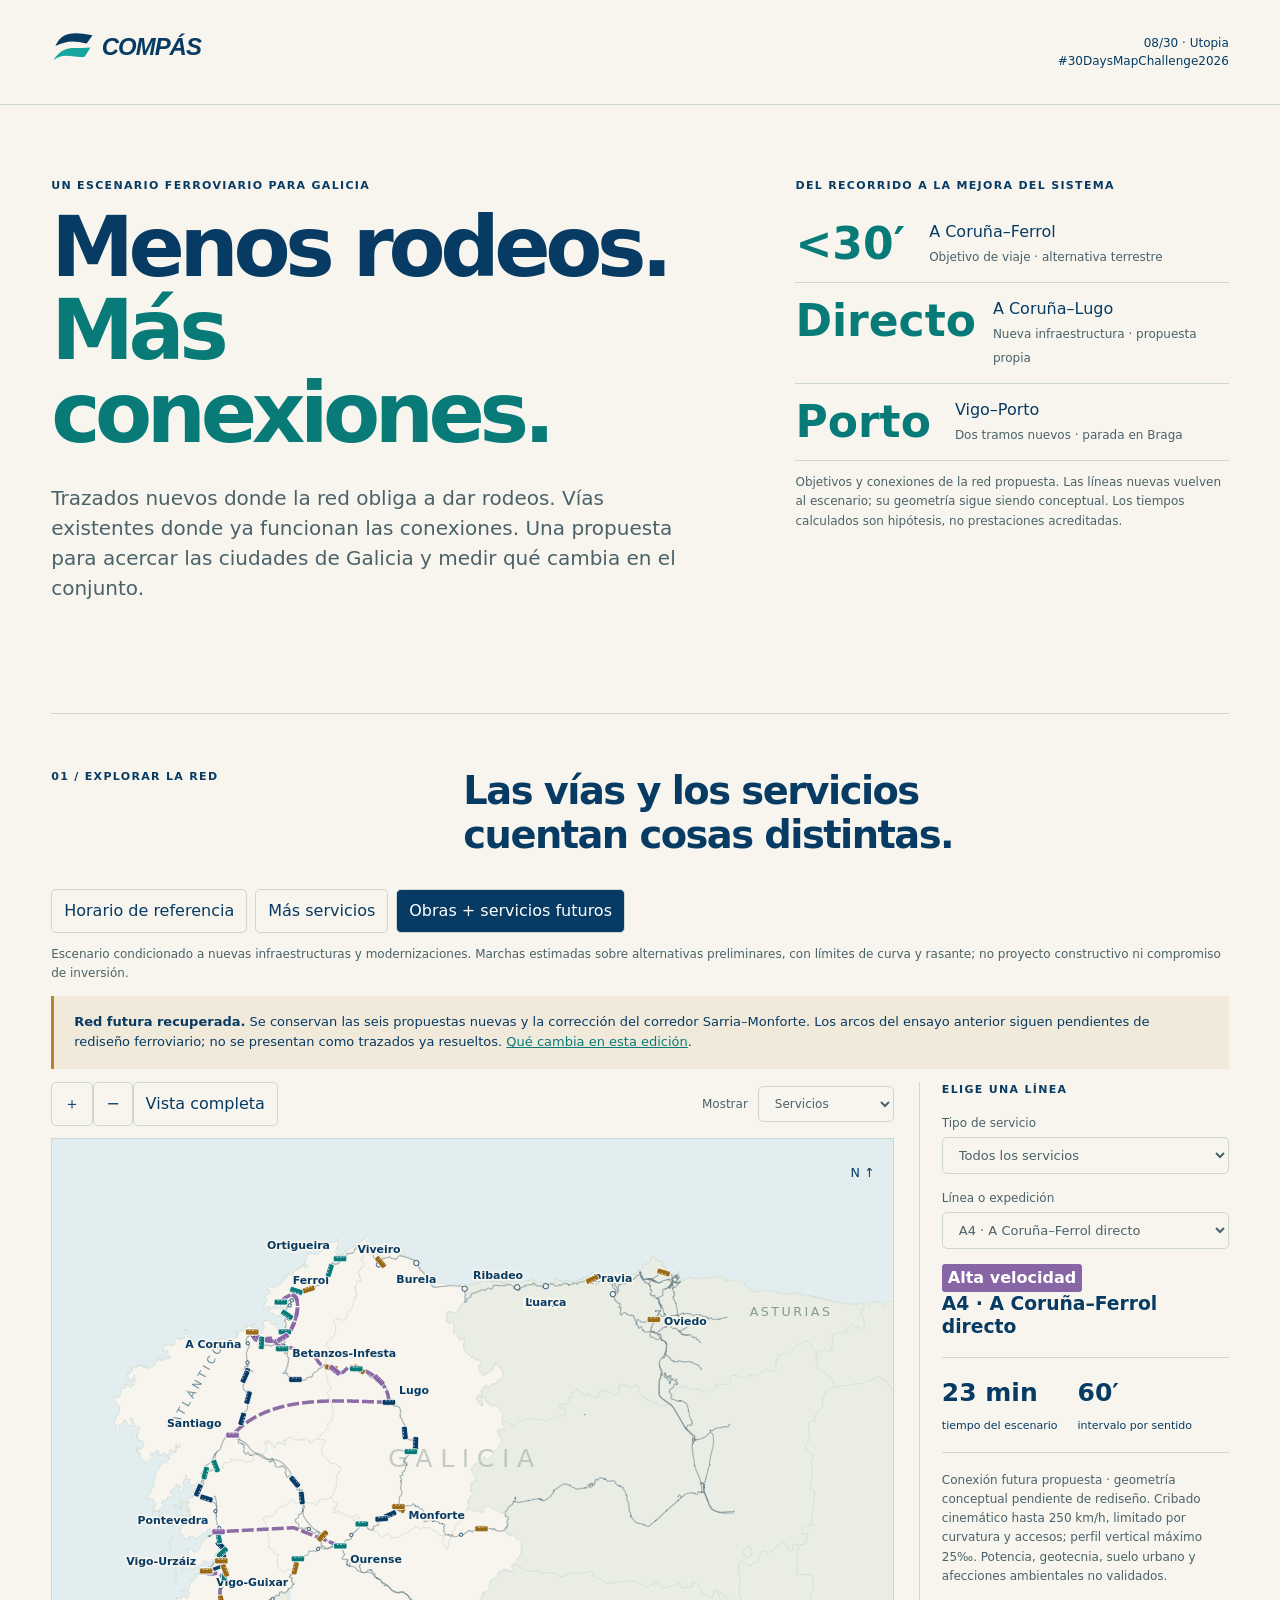
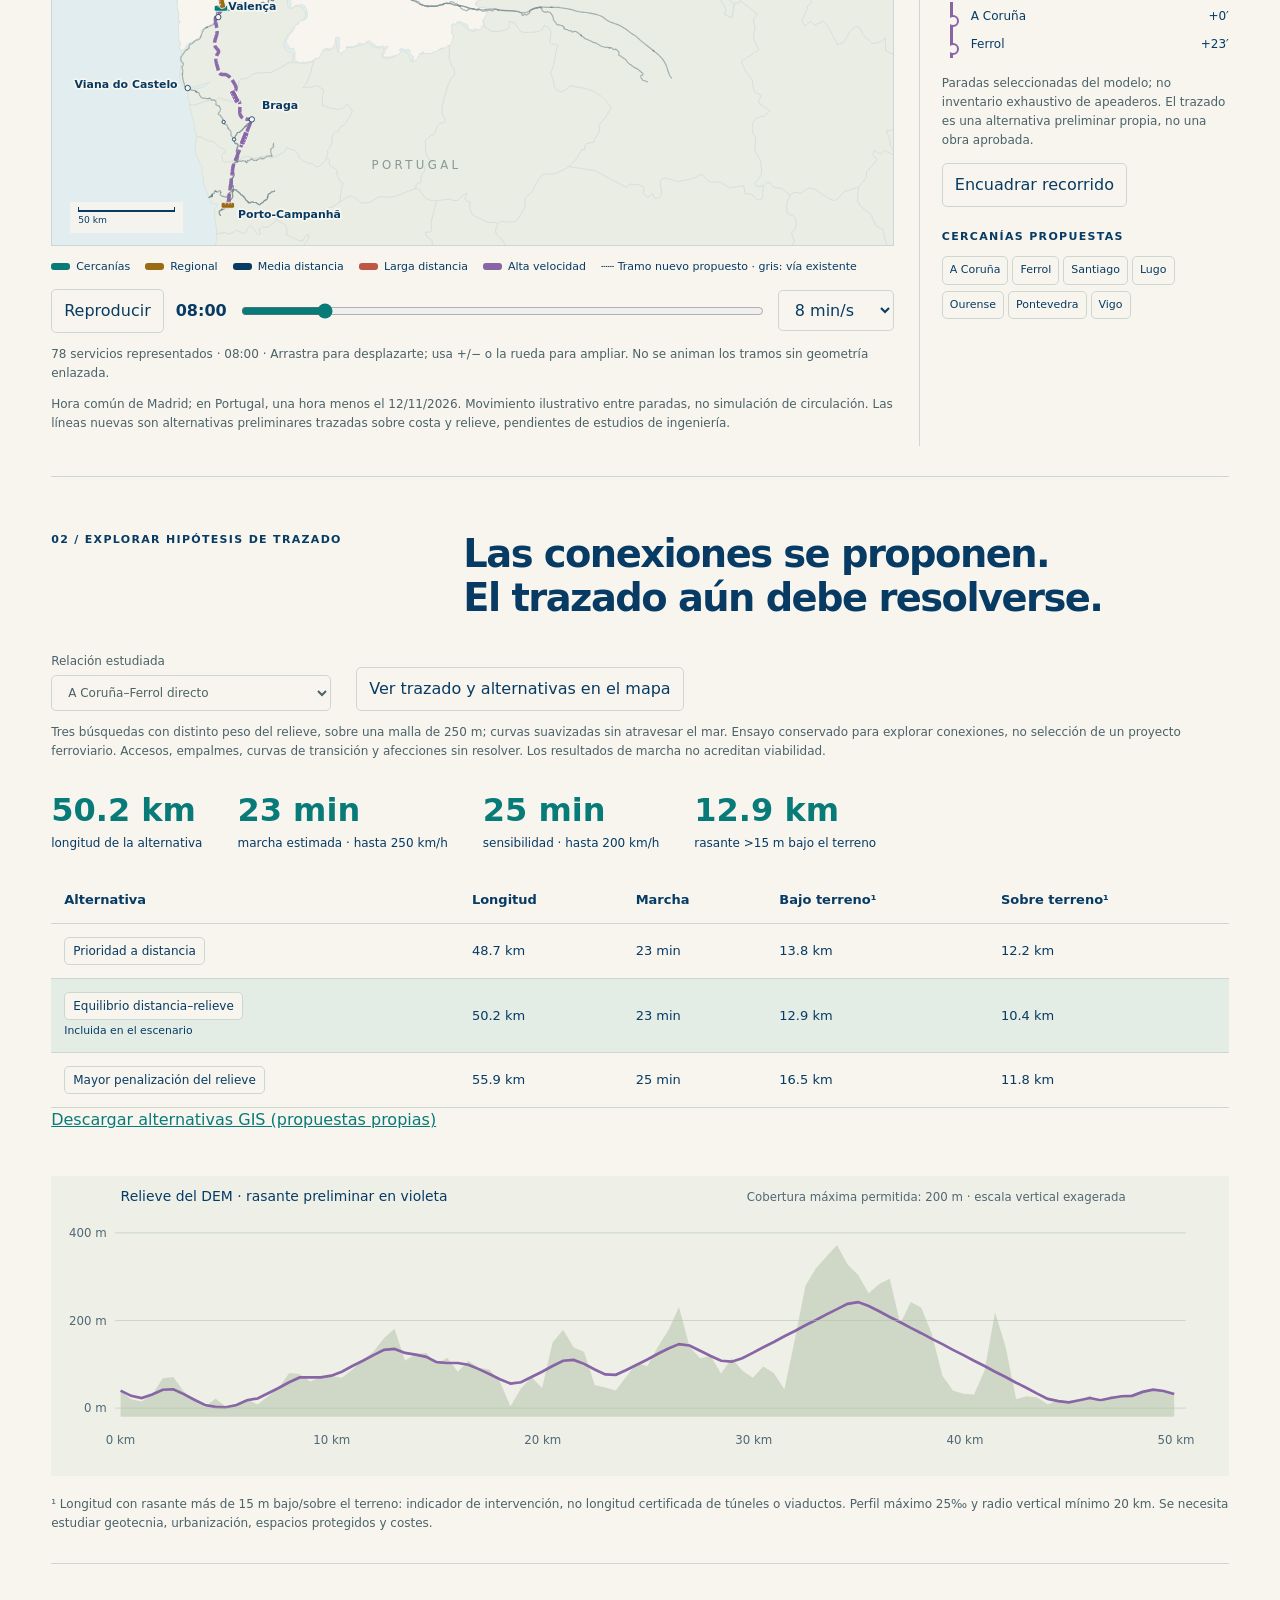
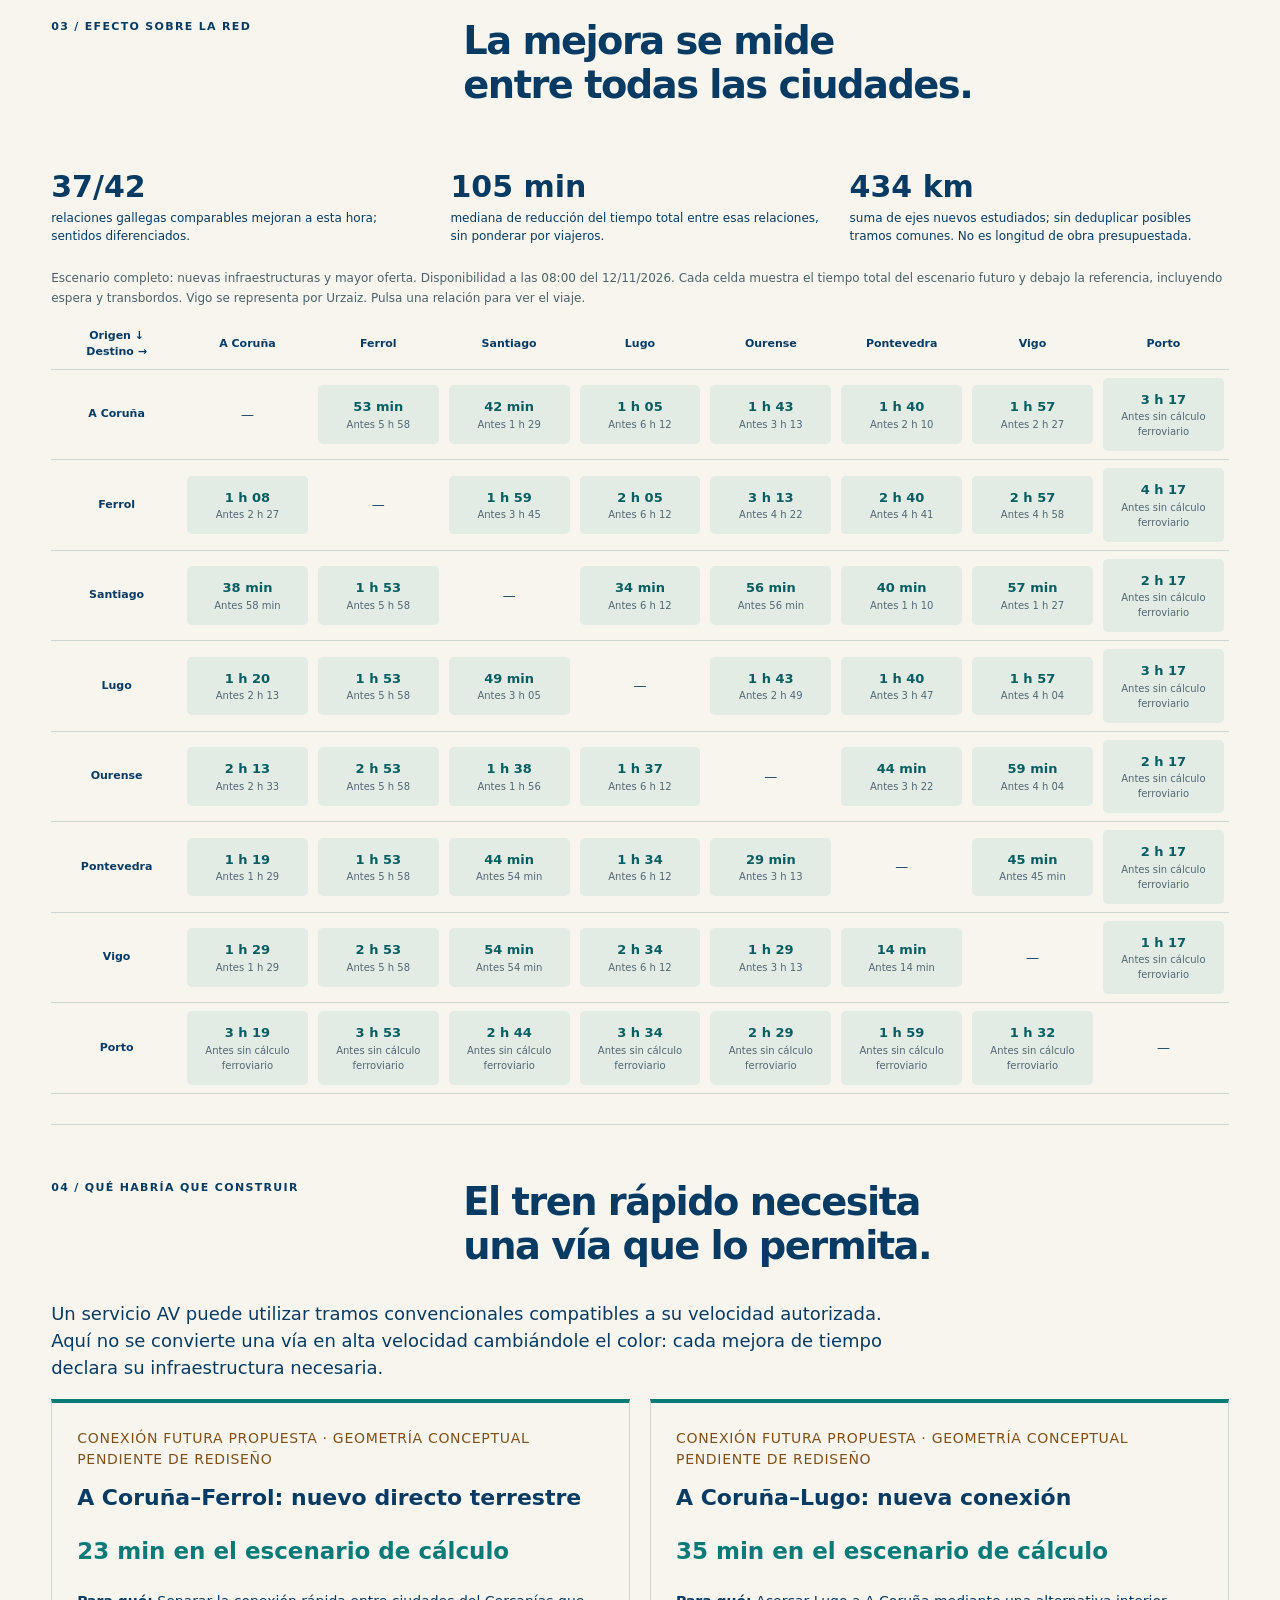
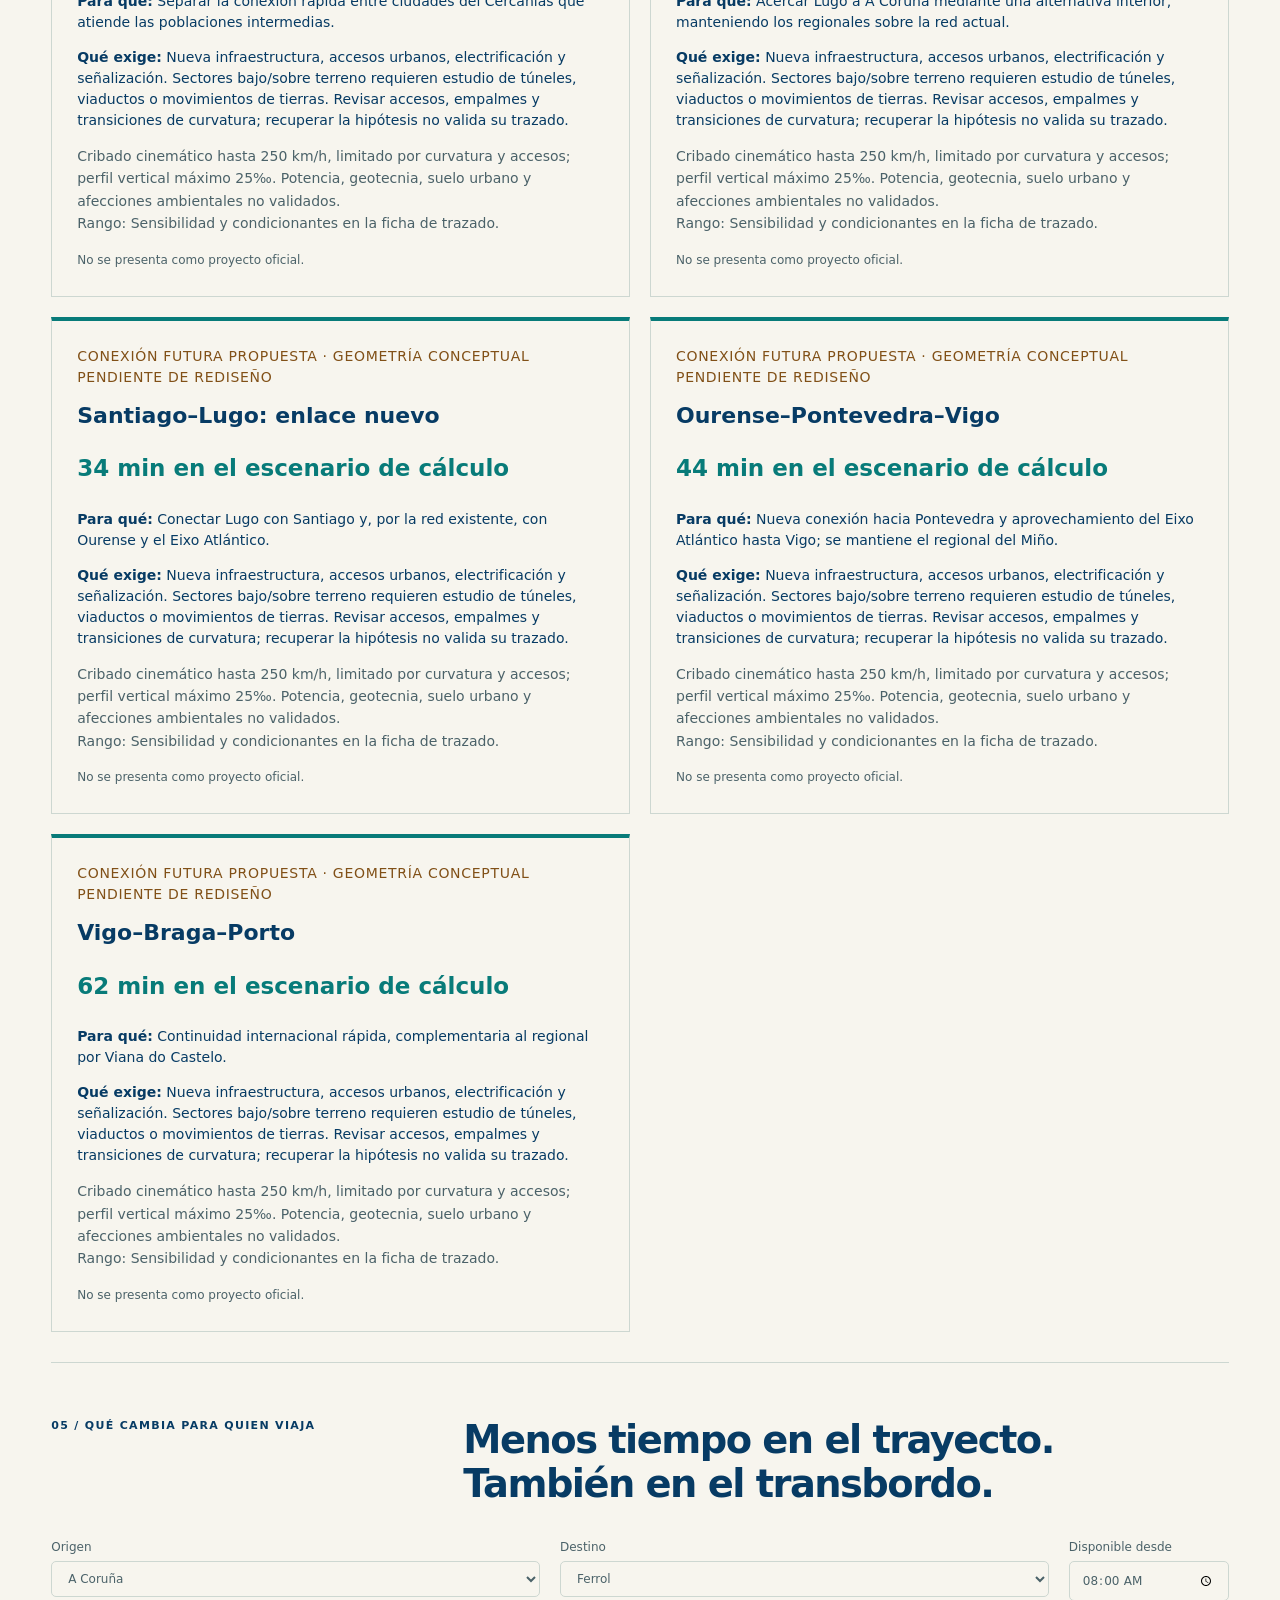
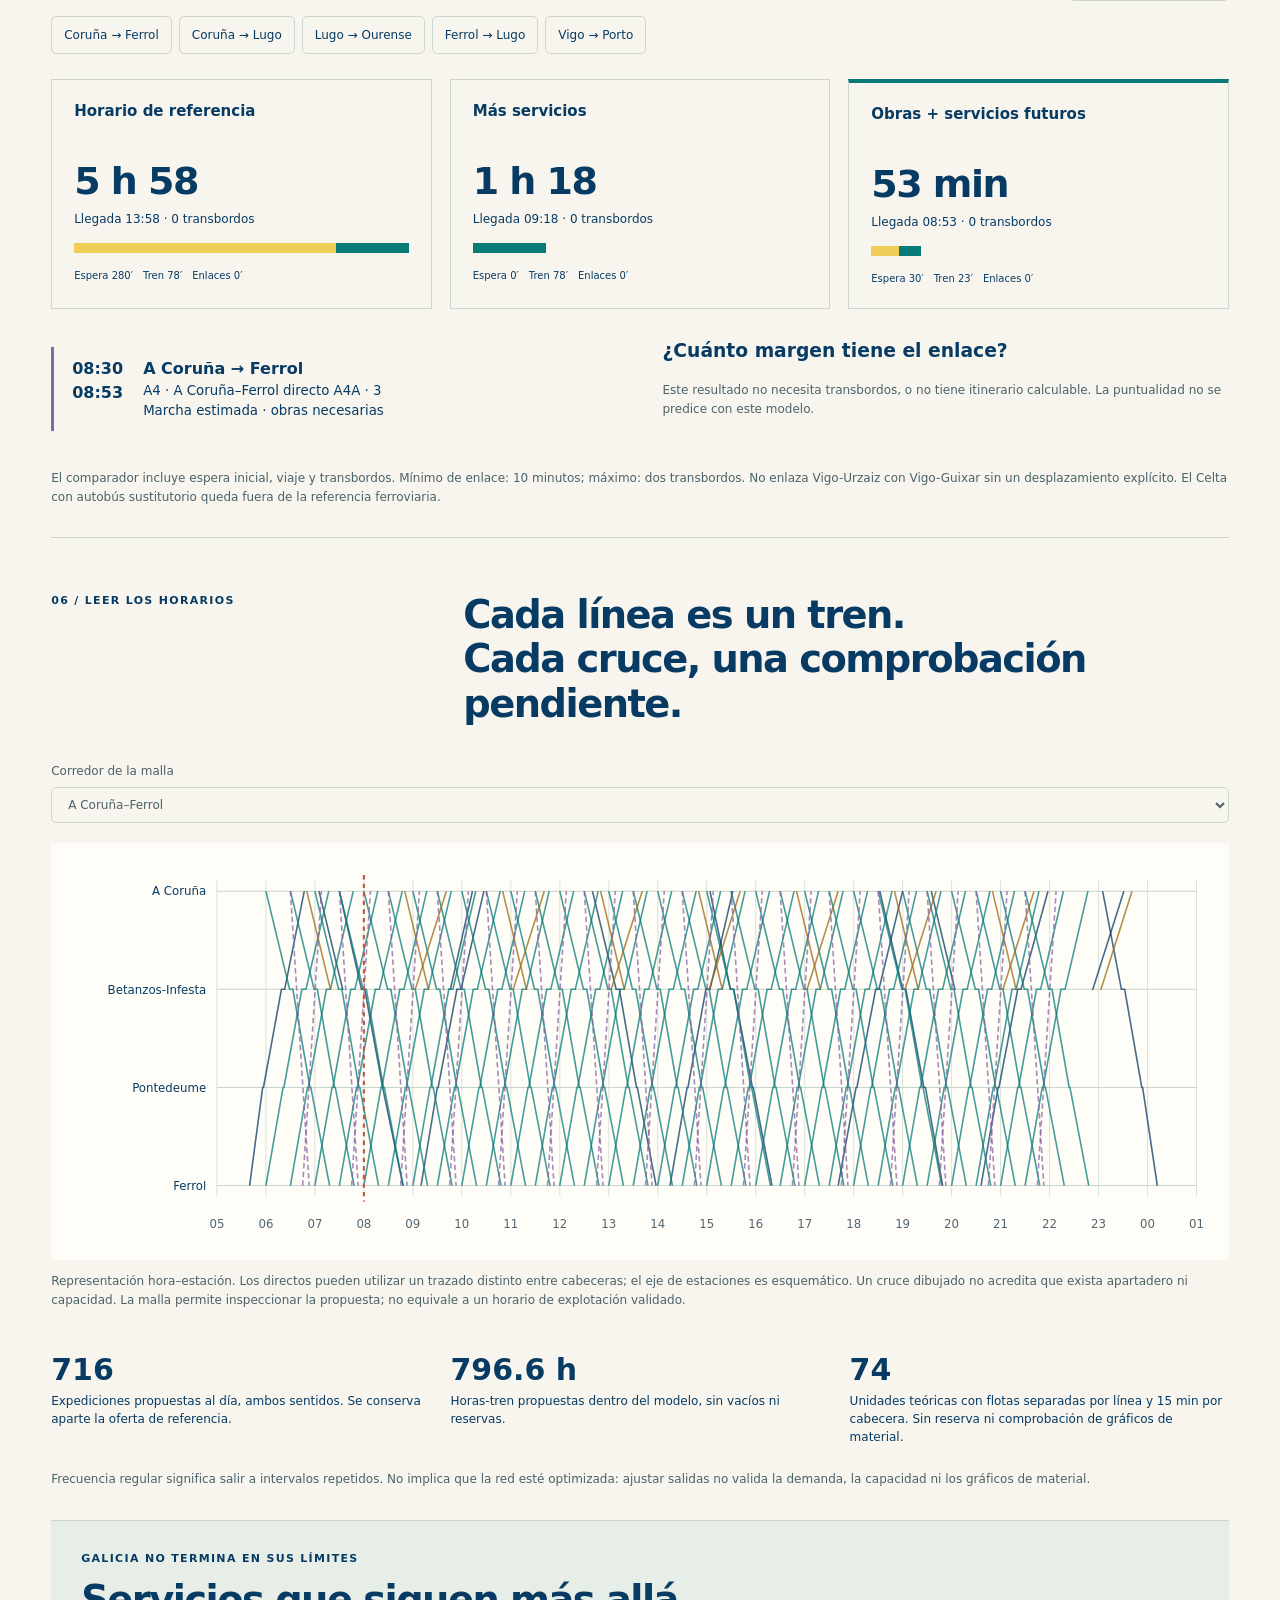
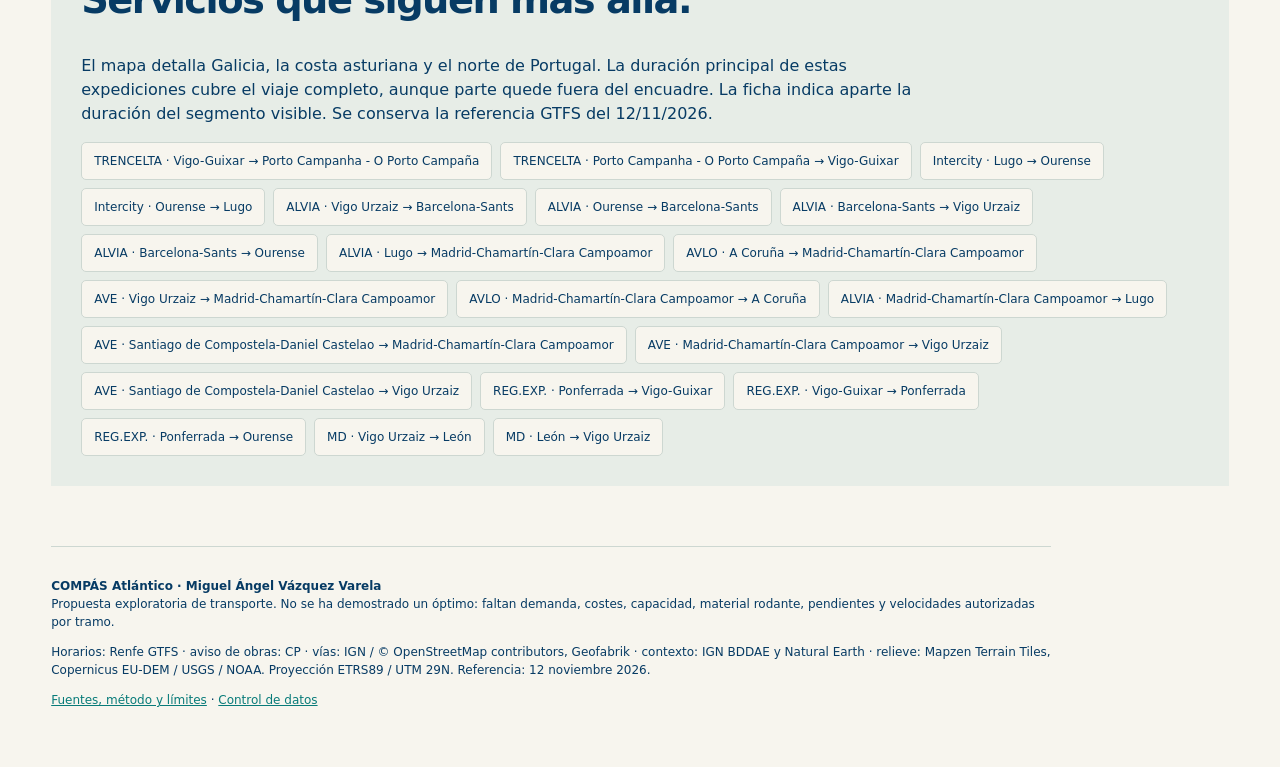
==== commit 4cc31db9: "Restore COMPAS future network with V5 corrections" ====
--- a/day-08-utopia/index.html
+++ b/day-08-utopia/index.html
@@ -1,14 +1,15 @@
 <!doctype html>
-<html lang="es"><head><meta charset="utf-8"><meta name="viewport" content="width=device-width,initial-scale=1"><title>COMPÁS Atlántico · Menos rodeos, más conexiones</title><link rel="stylesheet" href="style.css?v=5"></head>
+<html lang="es"><head><meta charset="utf-8"><meta name="viewport" content="width=device-width,initial-scale=1"><title>COMPÁS Atlántico · Menos rodeos, más conexiones</title><link rel="stylesheet" href="style.css?v=6"></head>
 <body><header><a href="#"><img src="brand/compas.svg" alt="COMPÁS Atlántico"></a><span>08/30 · Utopia<br>#30DaysMapChallenge2026</span></header><main>
-<section class="intro"><div><p class="eyebrow">Un escenario ferroviario para Galicia</p><h1>Menos rodeos.<br><em>Más conexiones.</em></h1><p class="lead">Una red que conecte Galicia de verdad. Aprovechar sus vías, resolver sus cuellos de botella y estudiar nuevos enlaces donde aporten más. Primero el corredor; después, el tiempo que puede prometerse.</p></div><aside class="plan-hero"><p class="eyebrow">Una red, tres decisiones</p><a href="#works" class="objective"><b>01</b><span>Aprovechar<br><small>Vías existentes y servicios directos</small></span></a><a href="#works" class="objective"><b>02</b><span>Transformar<br><small>Capacidad, accesos y variantes</small></span></a><a href="#works" class="objective"><b>03</b><span>Conectar<br><small>Nuevos ejes con trazado por estudiar</small></span></a><p class="fine">Revisión del 13/11/2026. Las seis curvas automáticas anteriores dejan de ser soluciones seleccionadas. <a href="review.md">Ver revisión completa →</a></p></aside></section>
-<section id="atlas"><div class="section-title"><span>01 / Explorar la red</span><h2>Las vías y los servicios<br>cuentan cosas distintas.</h2></div><div class="scenario-tabs" role="group" aria-label="Escenario"><button data-scenario="published">Horario de referencia</button><button data-scenario="coordinated">Más servicios</button><button data-scenario="direct">Plan de inversión + servicios</button></div><p id="scenario-note" class="fine" aria-live="polite">Cargando fuentes…</p>
-<div id="investment-detail" class="investment-detail" aria-live="polite"></div><div class="atlas-layout"><div class="map-panel"><div class="map-toolbar"><div><button id="zoom-in" aria-label="Acercar mapa">＋</button><button id="zoom-out" aria-label="Alejar mapa">−</button><button id="reset-map">Vista completa</button></div><label>Mostrar <select id="layer"><option value="services">Servicios</option><option value="infrastructure">Infraestructura</option></select></label></div><div id="mapwrap"><svg id="map" viewBox="0 0 1000 840" role="img" aria-label="Red ferroviaria de Galicia, Asturias y norte de Portugal. Usa los botones de zoom o arrastra para desplazarte."></svg><div class="scale"><span id="scale-bar"></span><small id="scale-label"></small></div></div><div id="legend"></div><label class="train-toggle"><input id="show-trains" type="checkbox"> Mostrar trenes · colores por tipo de servicio</label><div class="animation"><button id="play">Reproducir</button><output id="clock">08:00</output><input id="time" type="range" min="300" max="1500" value="480" aria-label="Hora representada"><select id="speed" aria-label="Velocidad de reproducción"><option value="3">3 min/s</option><option value="8" selected>8 min/s</option><option value="20">20 min/s</option></select></div><p id="maptip" class="fine"></p><p class="fine">Hora común de Madrid; en Portugal, una hora menos el 12/11/2026. Movimiento ilustrativo entre paradas, no simulación de circulación. El resaltado dorado identifica vías existentes a estudiar, no obras nuevas ni actuaciones aprobadas. Los enlaces sin alineación contrastada se muestran por sus cabeceras, sin una curva inventada.</p></div>
+<section class="intro"><div><p class="eyebrow">Un escenario ferroviario para Galicia</p><h1>Menos rodeos.<br><em>Más conexiones.</em></h1><p class="lead">Trazados nuevos donde la red obliga a dar rodeos. Vías existentes donde ya funcionan las conexiones. Una propuesta para acercar las ciudades de Galicia y medir qué cambia en el conjunto.</p></div><aside><p class="eyebrow">Del recorrido a la mejora del sistema</p><a href="#works" class="objective"><b id="hero-ferrol">…</b><span>A Coruña–Ferrol<br><small>Objetivo de viaje · alternativa terrestre</small></span></a><a href="#works" class="objective"><b id="hero-lugo">…</b><span>A Coruña–Lugo<br><small>Nueva infraestructura · propuesta propia</small></span></a><a href="#works" class="objective"><b id="hero-porto">…</b><span>Vigo–Porto<br><small>Dos tramos nuevos · parada en Braga</small></span></a><p class="fine">Objetivos y conexiones de la red propuesta. Las líneas nuevas vuelven al escenario; su geometría sigue siendo conceptual. Los tiempos calculados son hipótesis, no prestaciones acreditadas.</p></aside></section>
+<section id="atlas"><div class="section-title"><span>01 / Explorar la red</span><h2>Las vías y los servicios<br>cuentan cosas distintas.</h2></div><div class="scenario-tabs" role="group" aria-label="Escenario"><button data-scenario="published">Horario de referencia</button><button data-scenario="coordinated">Más servicios</button><button data-scenario="direct">Obras + servicios futuros</button></div><p id="scenario-note" class="fine" aria-live="polite">Cargando fuentes…</p>
+<p class="revision-note"><strong>Red futura recuperada.</strong> Se conservan las seis propuestas nuevas y la corrección del corredor Sarria–Monforte. Los arcos del ensayo anterior siguen pendientes de rediseño ferroviario; no se presentan como trazados ya resueltos. <a href="methodology.md">Qué cambia en esta edición</a>.</p><div class="atlas-layout"><div class="map-panel"><div class="map-toolbar"><div><button id="zoom-in" aria-label="Acercar mapa">＋</button><button id="zoom-out" aria-label="Alejar mapa">−</button><button id="reset-map">Vista completa</button></div><label>Mostrar <select id="layer"><option value="services">Servicios</option><option value="infrastructure">Infraestructura</option></select></label></div><div id="mapwrap"><svg id="map" viewBox="0 0 1000 840" role="img" aria-label="Red ferroviaria de Galicia, Asturias y norte de Portugal. Usa los botones de zoom o arrastra para desplazarte."></svg><div class="scale"><span id="scale-bar"></span><small id="scale-label"></small></div></div><div id="legend"></div><div class="animation"><button id="play">Reproducir</button><output id="clock">08:00</output><input id="time" type="range" min="300" max="1500" value="480" aria-label="Hora representada"><select id="speed" aria-label="Velocidad de reproducción"><option value="3">3 min/s</option><option value="8" selected>8 min/s</option><option value="20">20 min/s</option></select></div><p id="maptip" class="fine"></p><p class="fine">Hora común de Madrid; en Portugal, una hora menos el 12/11/2026. Movimiento ilustrativo entre paradas, no simulación de circulación. Las líneas nuevas son alternativas preliminares trazadas sobre costa y relieve, pendientes de estudios de ingeniería.</p></div>
 <aside class="explorer"><p class="eyebrow">Elige una línea</p><label>Tipo de servicio<select id="category"><option value="all">Todos los servicios</option><option value="C">Cercanías</option><option value="R">Regional</option><option value="MD">Media distancia</option><option value="LD">Larga distancia</option><option value="AV">Alta velocidad</option></select></label><label>Línea o expedición<select id="line"></select></label><div id="line-detail" aria-live="polite"></div><button id="fit-line">Encuadrar recorrido</button><div class="city-links"><p class="eyebrow">Cercanías propuestas</p><div id="cities"></div></div></aside></div></section>
-<section id="works"><div class="section-title"><span>02 / Programa de inversión</span><h2>Cada inversión debe<br>resolver una conexión.</h2></div><p class="section-intro">Selecciona un eje para localizar sus vías y leer la actuación propuesta. El mapa distingue el corredor existente de la obra que aún necesita un estudio de alternativas.</p><div id="proposals" class="proposal-grid"></div></section>
-<section id="system"><div class="section-title"><span>03 / Efecto sobre la red</span><h2>La mejora se mide<br>entre todas las ciudades.</h2></div><div id="system-stats" class="resource-grid"></div><p class="fine">Comparación de oferta sobre vías existentes. No incluye ahorros de nuevas obras pendientes de trazado. Disponibilidad a las 08:00 del 12/11/2026. Cada celda muestra el tiempo total del escenario futuro y debajo la referencia, incluyendo espera y transbordos. Vigo se representa por Urzaiz. Pulsa una relación para ver el viaje.</p><div class="table-scroll"><table id="matrix" class="matrix"></table></div></section>
+<section id="design"><div class="section-title"><span>02 / Explorar hipótesis de trazado</span><h2>Las conexiones se proponen.<br>El trazado aún debe resolverse.</h2></div><div class="design-controls"><label>Relación estudiada<select id="design-route"></select></label><button id="design-fit">Ver trazado y alternativas en el mapa</button></div><p class="fine">Tres búsquedas con distinto peso del relieve, sobre una malla de 250 m; curvas suavizadas sin atravesar el mar. Ensayo conservado para explorar conexiones, no selección de un proyecto ferroviario. Accesos, empalmes, curvas de transición y afecciones sin resolver. Los resultados de marcha no acreditan viabilidad.</p><div class="design-summary" id="design-summary"></div><div class="table-scroll"><table class="alternatives"><thead><tr><th>Alternativa</th><th>Longitud</th><th>Marcha</th><th>Bajo terreno¹</th><th>Sobre terreno¹</th></tr></thead><tbody id="alternatives"></tbody></table></div><p><a href="corridors.geojson">Descargar alternativas GIS (propuestas propias)</a></p><svg id="profile" viewBox="0 0 1100 280" role="img" aria-label="Perfil del terreno real y rasante preliminar propuesta"></svg><p class="fine">¹ Longitud con rasante más de 15 m bajo/sobre el terreno: indicador de intervención, no longitud certificada de túneles o viaductos. Perfil máximo 25‰ y radio vertical mínimo 20 km. Se necesita estudiar geotecnia, urbanización, espacios protegidos y costes.</p></section>
+<section id="system"><div class="section-title"><span>03 / Efecto sobre la red</span><h2>La mejora se mide<br>entre todas las ciudades.</h2></div><div id="system-stats" class="resource-grid"></div><p class="fine">Escenario completo: nuevas infraestructuras y mayor oferta. Disponibilidad a las 08:00 del 12/11/2026. Cada celda muestra el tiempo total del escenario futuro y debajo la referencia, incluyendo espera y transbordos. Vigo se representa por Urzaiz. Pulsa una relación para ver el viaje.</p><div class="table-scroll"><table id="matrix" class="matrix"></table></div></section>
+<section id="works"><div class="section-title"><span>04 / Qué habría que construir</span><h2>El tren rápido necesita<br>una vía que lo permita.</h2></div><p class="section-intro">Un servicio AV puede utilizar tramos convencionales compatibles a su velocidad autorizada. Aquí no se convierte una vía en alta velocidad cambiándole el color: cada mejora de tiempo declara su infraestructura necesaria.</p><div id="proposals" class="proposal-grid"></div></section>
 <section class="journeys"><div class="section-title"><span>05 / Qué cambia para quien viaja</span><h2>Menos tiempo en el trayecto.<br>También en el transbordo.</h2></div><div class="journey-controls"><label>Origen<select id="origin"></select></label><label>Destino<select id="destination"></select></label><label>Disponible desde<input id="ready" type="time" value="08:00"></label></div><div class="examples"><button data-od="31412,21010">Coruña → Ferrol</button><button data-od="31412,20309">Coruña → Lugo</button><button data-od="20309,22100">Lugo → Ourense</button><button data-od="21010,20309">Ferrol → Lugo</button><button data-od="08223,94346">Vigo → Porto</button></div><div id="comparison" class="comparison"></div><div class="journey-bottom"><div id="itinerary"></div><div><h3>¿Cuánto margen tiene el enlace?</h3><div id="connections"></div></div></div><p class="fine">El comparador incluye espera inicial, viaje y transbordos. Mínimo de enlace: 10 minutos; máximo: dos transbordos. No enlaza Vigo-Urzaiz con Vigo-Guixar sin un desplazamiento explícito. El Celta con autobús sustitutorio queda fuera de la referencia ferroviaria.</p></section>
 <section><div class="section-title"><span>06 / Leer los horarios</span><h2>Cada línea es un tren.<br>Cada cruce, una comprobación pendiente.</h2></div><label>Corredor de la malla<select id="corridor"><option value="ferrol">A Coruña–Ferrol</option><option value="interior">A Coruña–Lugo–Ourense</option><option value="atlantic">Eixo Atlántico</option><option value="portugal">Vigo–Porto</option><option value="coast">Ferrol–Asturias · vía métrica</option></select></label><svg id="malla" viewBox="0 0 1100 390" role="img" aria-label="Gráfico horario de trenes; selecciona un tren para inspeccionarlo"></svg><p class="fine">Representación hora–estación. Los directos pueden utilizar un trazado distinto entre cabeceras; el eje de estaciones es esquemático. Un cruce dibujado no acredita que exista apartadero ni capacidad. La malla permite inspeccionar la propuesta; no equivale a un horario de explotación validado.</p><div id="resources"></div></section>
-<section class="external"><p class="eyebrow">Galicia no termina en sus límites</p><h2>Servicios que siguen más allá.</h2><p>El mapa detalla Galicia, la costa asturiana y el norte de Portugal. La cifra principal de cada expedición es su duración completa hasta Madrid, Barcelona u otro destino. La ficha distingue también el tramo visible en el mapa. Son horarios de referencia del 12/11/2026, no una consulta en tiempo real.</p><div id="external-lines"></div></section>
-<footer><strong>COMPÁS Atlántico · Miguel Ángel Vázquez Varela</strong><p>Programa exploratorio de inversión y oferta. Alineaciones nuevas pendientes de estudio: sin certificación de tiempos, capacidad, demanda o costes. Las vías dibujadas proceden de las fuentes existentes; la geometría cartográfica no valida por sí sola un itinerario técnico.</p><p>Horarios: Renfe GTFS · aviso de obras: CP · vías: IGN / © OpenStreetMap contributors, Geofabrik · contexto: IGN BDDAE y Natural Earth · relieve: Mapzen Terrain Tiles, Copernicus EU-DEM / USGS / NOAA. Proyección ETRS89 / UTM 29N. Referencia: 12 noviembre 2026.</p><a href="methodology.md">Fuentes, método y límites</a> · <a href="qa.json">Control de datos</a></footer>
-</main><script src="app.js?v=5"></script></body></html>
+<section class="external"><p class="eyebrow">Galicia no termina en sus límites</p><h2>Servicios que siguen más allá.</h2><p>El mapa detalla Galicia, la costa asturiana y el norte de Portugal. La duración principal de estas expediciones cubre el viaje completo, aunque parte quede fuera del encuadre. La ficha indica aparte la duración del segmento visible. Se conserva la referencia GTFS del 12/11/2026.</p><div id="external-lines"></div></section>
+<footer><strong>COMPÁS Atlántico · Miguel Ángel Vázquez Varela</strong><p>Propuesta exploratoria de transporte. No se ha demostrado un óptimo: faltan demanda, costes, capacidad, material rodante, pendientes y velocidades autorizadas por tramo.</p><p>Horarios: Renfe GTFS · aviso de obras: CP · vías: IGN / © OpenStreetMap contributors, Geofabrik · contexto: IGN BDDAE y Natural Earth · relieve: Mapzen Terrain Tiles, Copernicus EU-DEM / USGS / NOAA. Proyección ETRS89 / UTM 29N. Referencia: 12 noviembre 2026.</p><a href="methodology.md">Fuentes, método y límites</a> · <a href="qa.json">Control de datos</a></footer>
+</main><script src="app.js?v=6"></script></body></html>
--- a/day-08-utopia/style.css
+++ b/day-08-utopia/style.css
@@ -1,6 +1,4 @@
 :root{--paper:#f7f5ee;--blue:#073b64;--teal:#087b79;--yellow:#f1ce5a;--line:#cdd7d1;--muted:#4b6269}*{box-sizing:border-box}html{scroll-behavior:smooth}body{margin:0;background:var(--paper);color:var(--blue);font:16px/1.5 system-ui,-apple-system,Segoe UI,sans-serif}header,main{max-width:1500px;margin:auto;padding:28px 4vw}header{display:flex;align-items:center;justify-content:space-between;border-bottom:1px solid var(--line)}header img{width:210px;max-height:70px}header span{font-size:12px;text-align:right}h1,h2,h3,p{margin-top:0}h1{font-size:clamp(48px,6.5vw,92px);line-height:1;letter-spacing:-.065em;margin-bottom:28px}h1 em{color:var(--teal);font-style:normal}h2{font-size:clamp(27px,3vw,43px);letter-spacing:-.04em;line-height:1.15}h3{line-height:1.25}.intro{display:grid;grid-template-columns:1.5fr 1fr;gap:8%;padding:45px 0 60px}.lead{font-size:20px;max-width:700px;color:var(--muted)}.eyebrow,.section-title>span{font-size:11px;font-weight:750;letter-spacing:.12em;text-transform:uppercase}.objective{display:flex;gap:24px;padding:14px 0;border-bottom:1px solid var(--line);color:inherit;text-decoration:none}.objective b{font-size:44px;line-height:1.1;color:var(--teal);min-width:88px}.objective small{color:var(--muted);font-size:12px}.fine{font-size:12px;color:var(--muted);line-height:1.6;margin:12px 0}section+section{padding-top:55px;margin-top:30px;border-top:1px solid var(--line)}.section-title{display:flex;justify-content:space-between;gap:30px;align-items:start}.section-title h2{width:65%}.section-intro{max-width:850px;font-size:18px}button,select,input{font:inherit;color:inherit}button,select,input[type=time]{border:1px solid var(--line);background:var(--paper);border-radius:5px;padding:9px 12px}button{cursor:pointer}button:hover{border-color:var(--teal)}button[aria-pressed=true]{background:var(--blue);color:white}button:focus-visible,select:focus-visible,input:focus-visible,a:focus-visible{outline:3px solid #b7750c;outline-offset:3px}label{font-size:12px;color:var(--muted)}label select{display:block;width:100%;margin-top:5px}.scenario-tabs{display:flex;gap:8px;flex-wrap:wrap}.atlas-layout{display:grid;grid-template-columns:minmax(0,1fr) 310px;gap:25px}.map-panel{min-width:0}.map-toolbar{display:flex;justify-content:space-between;align-items:center;gap:12px}.map-toolbar label{display:flex;align-items:center;gap:10px}.map-toolbar select{margin:0}#mapwrap{position:relative;background:#e2edf0;border:1px solid #c9d7d9;margin-top:12px;overflow:hidden}#map{display:block;width:100%;aspect-ratio:1000/840;touch-action:none;cursor:grab}#map.dragging{cursor:grabbing}.scale{position:absolute;left:18px;bottom:12px;padding:5px 8px;background:#f7f5eee8;font-size:11px}.scale span{display:block;border:solid var(--blue);border-width:0 1px 2px;height:5px}.map-label{font-size:13px;font-weight:650;paint-order:stroke;stroke:var(--paper);stroke-width:4;stroke-linejoin:round;fill:var(--blue)}#legend{display:flex;gap:8px 15px;flex-wrap:wrap;padding:13px 0;font-size:11px}#legend i,.badge{display:inline-block;background:var(--c);color:white;border-radius:3px;padding:2px 6px;margin-right:6px;font-style:normal;font-weight:700}#legend i{width:19px;height:7px;padding:0}.animation{display:flex;gap:12px;align-items:center}.animation input{flex:1;min-width:30px;accent-color:var(--teal)}#clock{font-variant-numeric:tabular-nums;font-weight:bold}.explorer{border-left:1px solid var(--line);padding-left:22px}.explorer>label{display:block;margin:15px 0}.explorer select{max-width:100%;font-size:13px}.line-stats{display:flex;gap:20px;padding:16px 0;border-block:1px solid var(--line);margin:18px 0}.line-stats b{display:block;font-size:25px}.line-stats small{font-size:11px}.stop-list{padding:0;list-style:none;max-height:295px;overflow:auto;margin-left:8px}.stop-list li{position:relative;border-left:3px solid var(--c);padding:5px 0 5px 18px;font-size:12px;display:flex;justify-content:space-between;gap:5px}.stop-list li:before{content:'';position:absolute;left:-5.5px;top:13px;width:8px;height:8px;border-radius:50%;background:var(--paper);border:2px solid var(--c)}.stop-list time{white-space:nowrap;font-variant-numeric:tabular-nums}.city-links{margin-top:22px}.city-links button{font-size:11px;padding:5px 7px;margin:0 4px 6px 0}.proposal-grid{display:grid;grid-template-columns:repeat(2,minmax(0,1fr));gap:20px}.proposal{border:1px solid var(--line);padding:25px;border-top:4px solid var(--teal)}.proposal h3{font-size:22px}.proposal .target{font-size:23px;font-weight:700;color:var(--teal)}.proposal p{font-size:14px}.status{font-size:11px;text-transform:uppercase;letter-spacing:.05em;color:#815017}.journey-controls{display:grid;grid-template-columns:1fr 1fr 160px;gap:20px}.journey-controls input{display:block;width:100%;margin-top:5px}.examples{display:flex;flex-wrap:wrap;gap:7px;margin:15px 0 25px}.examples button{font-size:12px}.comparison{display:grid;grid-template-columns:repeat(3,1fr);gap:18px}.card{padding:22px;border:1px solid var(--line)}.card.active{border-top:4px solid var(--teal)}.card h3{font-size:15px;min-height:36px}.duration{font-size:38px;font-weight:700;letter-spacing:-.04em}.arrival{font-size:12px}.bar{display:flex;height:10px;margin:15px 0}.wait{background:var(--yellow)}.ride{background:var(--teal)}.transfer{background:#bd5847}.barlabels{font-size:10px;display:flex;gap:10px;flex-wrap:wrap}.journey-bottom{display:grid;grid-template-columns:1fr 1fr;gap:45px;margin:30px 0}.leg{display:flex;gap:20px;border-left:3px solid var(--c);padding:10px 18px;margin:8px 0}.leg time{font-weight:700}.leg small{display:block}.connection{border-bottom:1px solid var(--line);padding:15px 0;font-size:13px}.connection strong{display:block;color:var(--teal);font-size:20px}.connection-track{height:8px;background:var(--yellow);margin:8px 0;position:relative}.connection-track span{display:block;height:100%;background:var(--teal)}#malla{width:100%;display:block;margin-top:20px;background:#fffdf7}.malla-train{cursor:pointer}.resource-grid{display:grid;grid-template-columns:repeat(3,1fr);gap:20px;padding-top:25px}.resource-grid strong{font-size:30px}.resource-grid p{font-size:12px}.external{background:#e7ede7;padding:30px!important}.external p{max-width:850px}#external-lines{display:flex;gap:8px;flex-wrap:wrap}#external-lines button{font-size:12px}footer{margin-top:60px;padding:30px 0;border-top:1px solid var(--line);font-size:12px;max-width:1000px}a{color:var(--teal)}.error{color:#a02b20}@media(max-width:850px){.intro{grid-template-columns:1fr;gap:20px}.atlas-layout{grid-template-columns:1fr}.explorer{border-left:0;border-top:1px solid var(--line);padding:22px 0}.section-title{display:block}.section-title h2{width:100%;margin-top:15px}.comparison{grid-template-columns:1fr}.journey-bottom{grid-template-columns:1fr;gap:15px}.proposal-grid{grid-template-columns:1fr}.journey-controls{grid-template-columns:1fr 1fr}.journey-controls label:last-child{grid-column:1/-1}.animation select{width:92px;font-size:12px}.map-toolbar{flex-wrap:wrap}.resource-grid{grid-template-columns:1fr}.intro aside{max-width:550px}header img{width:160px}}@media(prefers-reduced-motion:reduce){html{scroll-behavior:auto}}
 .design-controls{display:flex;gap:25px;align-items:end;flex-wrap:wrap}.design-controls select{min-width:280px}.design-summary{display:flex;gap:35px;flex-wrap:wrap;margin:25px 0}.design-summary strong{display:block;font-size:32px;color:var(--teal)}.design-summary span{font-size:12px}.table-scroll{overflow-x:auto}.alternatives,.matrix{border-collapse:collapse;width:100%;font-size:13px}.alternatives td,.alternatives th,.matrix td,.matrix th{padding:13px;text-align:left;border-bottom:1px solid var(--line)}.alternatives tr.selected{background:#e3ede5}.alternatives tr.rejected{color:#8d493e}.alternatives td button{font-size:12px;padding:4px 8px}#profile{width:100%;margin-top:28px;background:#eef0e8}.matrix{table-layout:fixed;min-width:760px}.matrix td,.matrix th{text-align:center;padding:8px 5px}.matrix button{display:block;width:100%;border:0;background:#e2ece5;padding:12px 3px;font-weight:700;color:#075e63}.matrix button small{display:block;font-size:10px;font-weight:400;color:#526774}.matrix th{font-size:11px}.matrix button:hover{background:#c8e0d4}.design-warning{color:#8d493e;font-size:13px}
 
-.investment-detail{border-left:4px solid #ba8a35;background:#edf0e7;padding:22px 26px;margin:20px 0 28px}.investment-detail h3{font-size:26px;margin:8px 0}.investment-detail>p{max-width:1000px}.investment-columns{display:grid;grid-template-columns:1fr 1fr;gap:35px;font-size:14px}.investment-columns p{margin-top:5px}.investment-card{text-align:left;display:flex;flex-direction:column;gap:14px;padding:24px;background:#f7f5ee;border:1px solid #ccd6cf;border-radius:0}.investment-card strong{font-size:22px;line-height:1.2}.investment-card>span:not(.eyebrow){font-size:14px;line-height:1.6}.investment-card small{margin-top:auto;color:#087b79}.investment-card[aria-pressed=true]{border-color:#ad7d2d;background:#f4ead6;color:#073b64}.train-toggle{display:flex;align-items:center;gap:8px;font-size:12px;margin-top:16px}.train-toggle input{width:auto}.regional-duration{font-size:13px;border-left:3px solid #087b79;padding-left:10px}.plan-hero{border-top:4px solid #087b79}#mapwrap{box-shadow:0 6px 24px #073b640c}@media(max-width:850px){.investment-columns{grid-template-columns:1fr;gap:12px}.investment-detail{padding:18px}.investment-card strong{font-size:20px}}
-
-.investment-detail details{font-size:13px}.investment-detail summary{cursor:pointer;color:#087b79}.investment-detail[hidden]{display:none}
+.revision-note{padding:16px 20px;border-left:3px solid #b88328;background:#f1eadb;font-size:13px;line-height:1.6}.regional-duration{font-size:13px;border-left:3px solid #087b79;padding-left:10px}
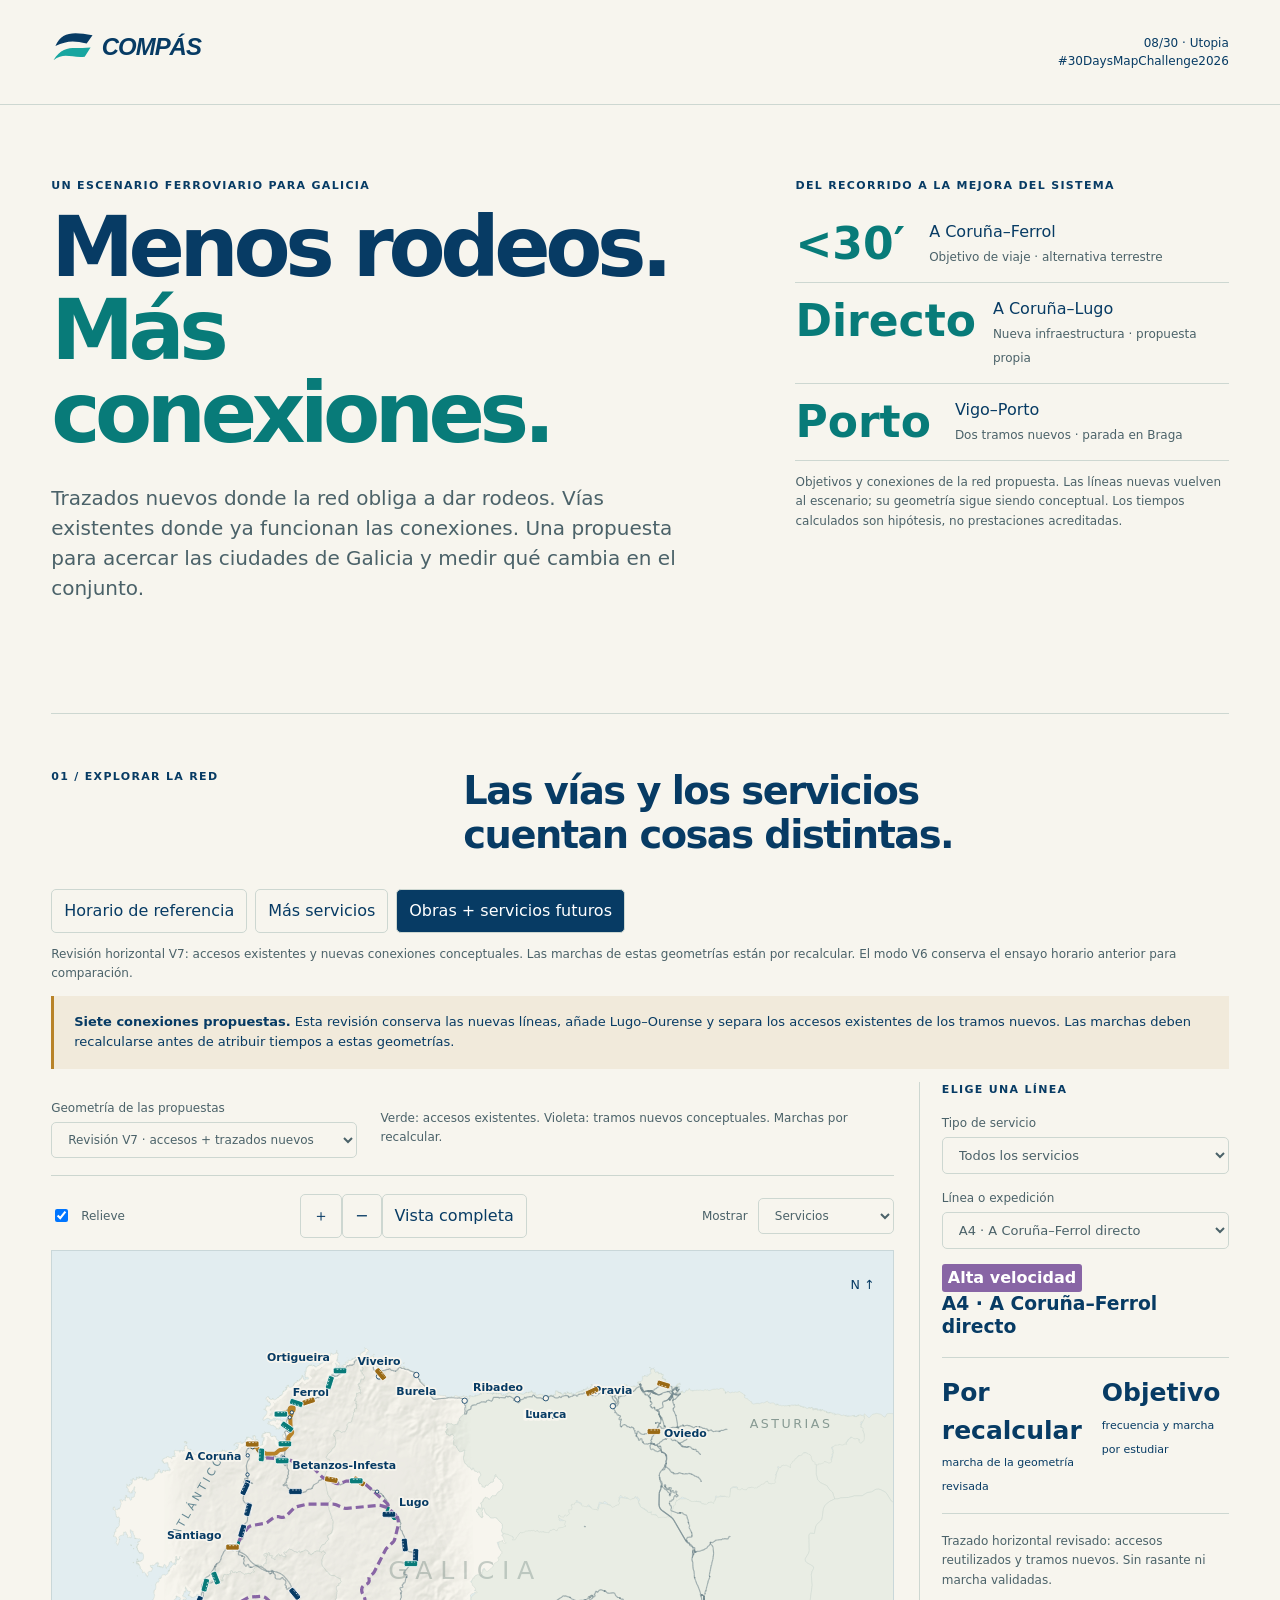
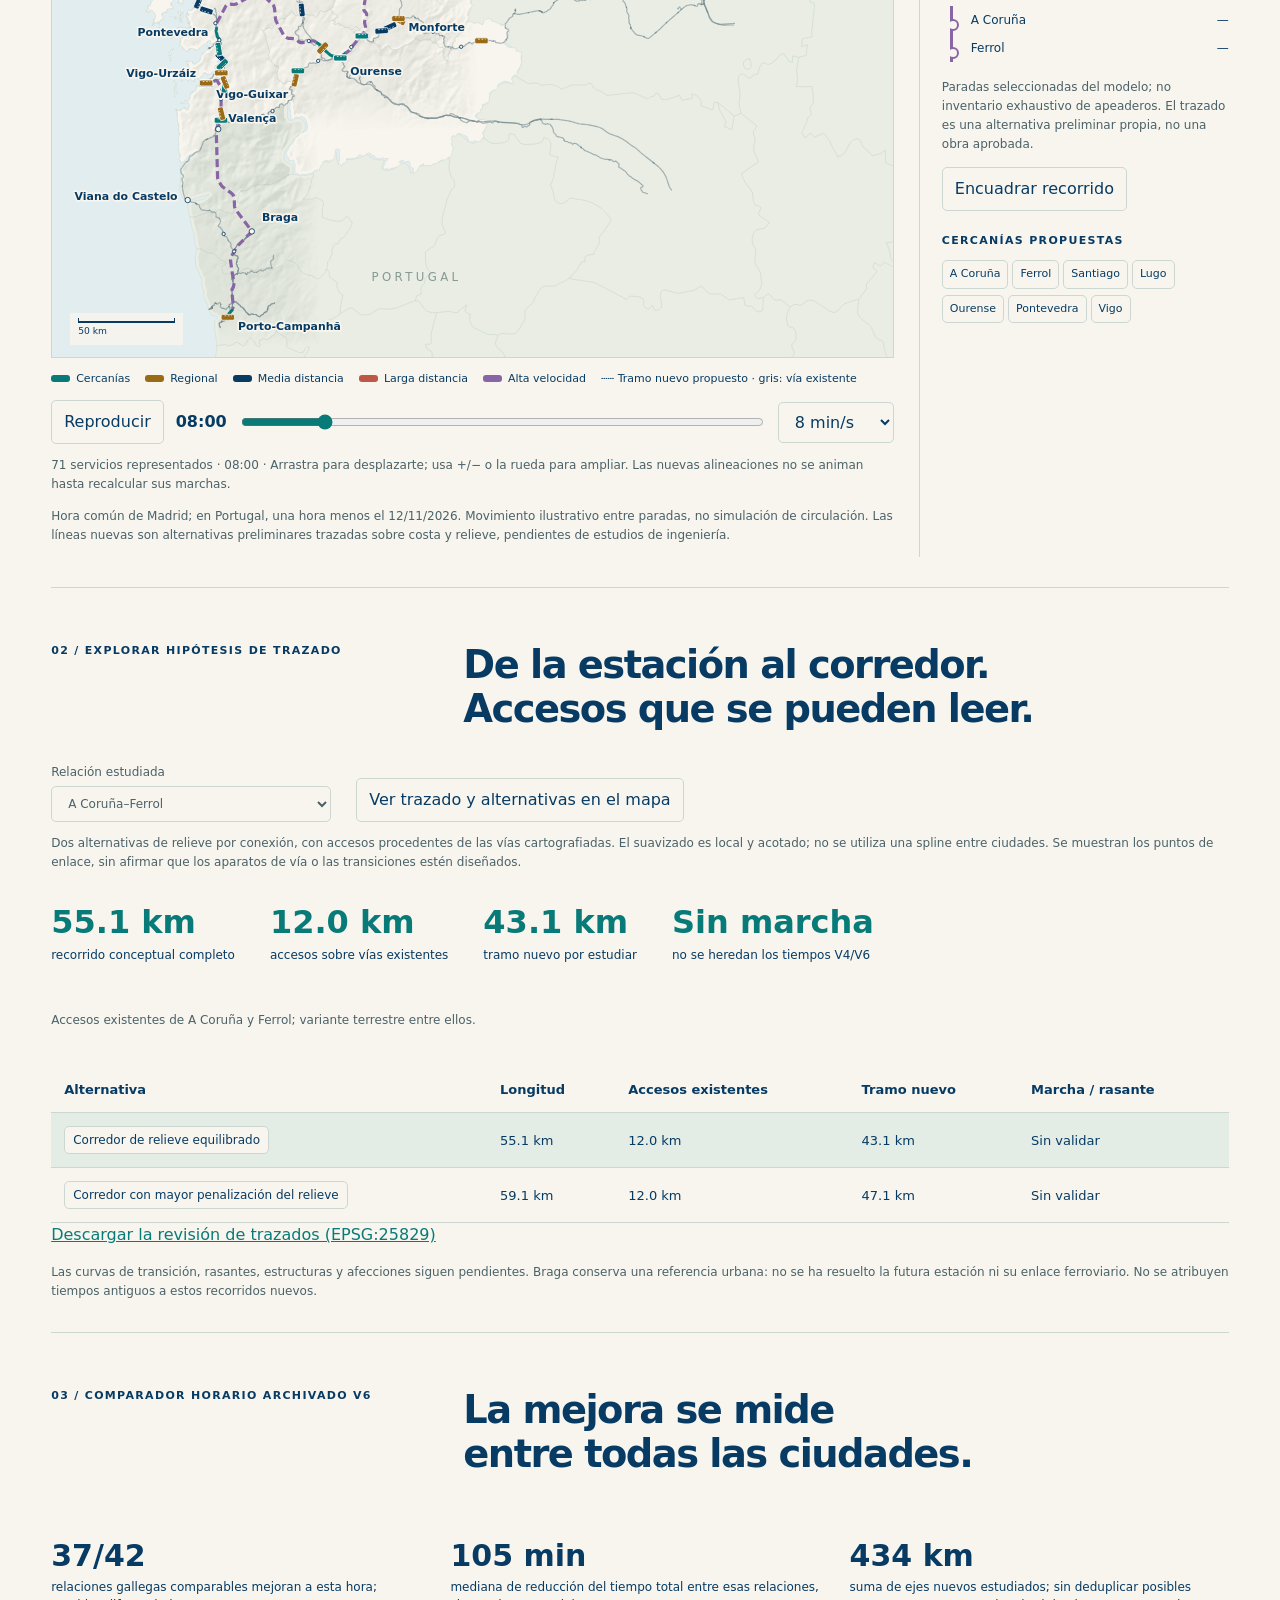
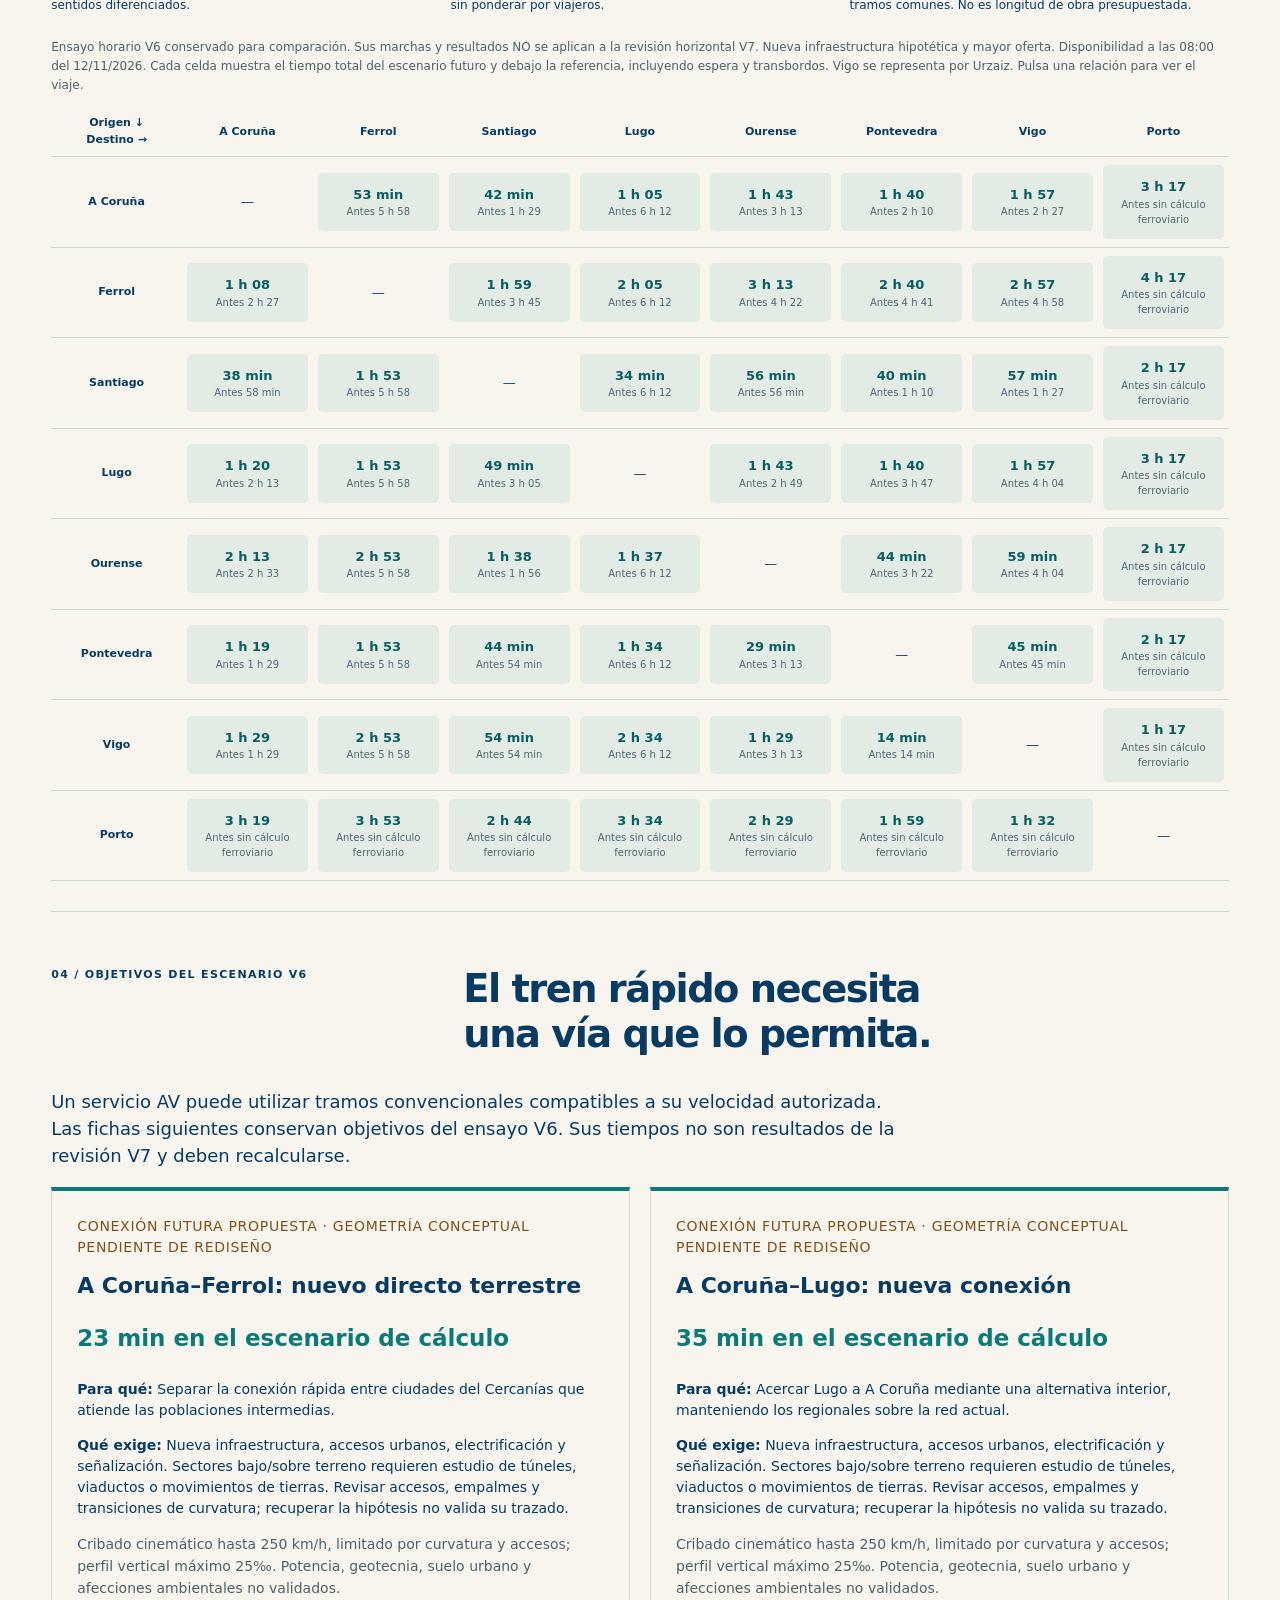
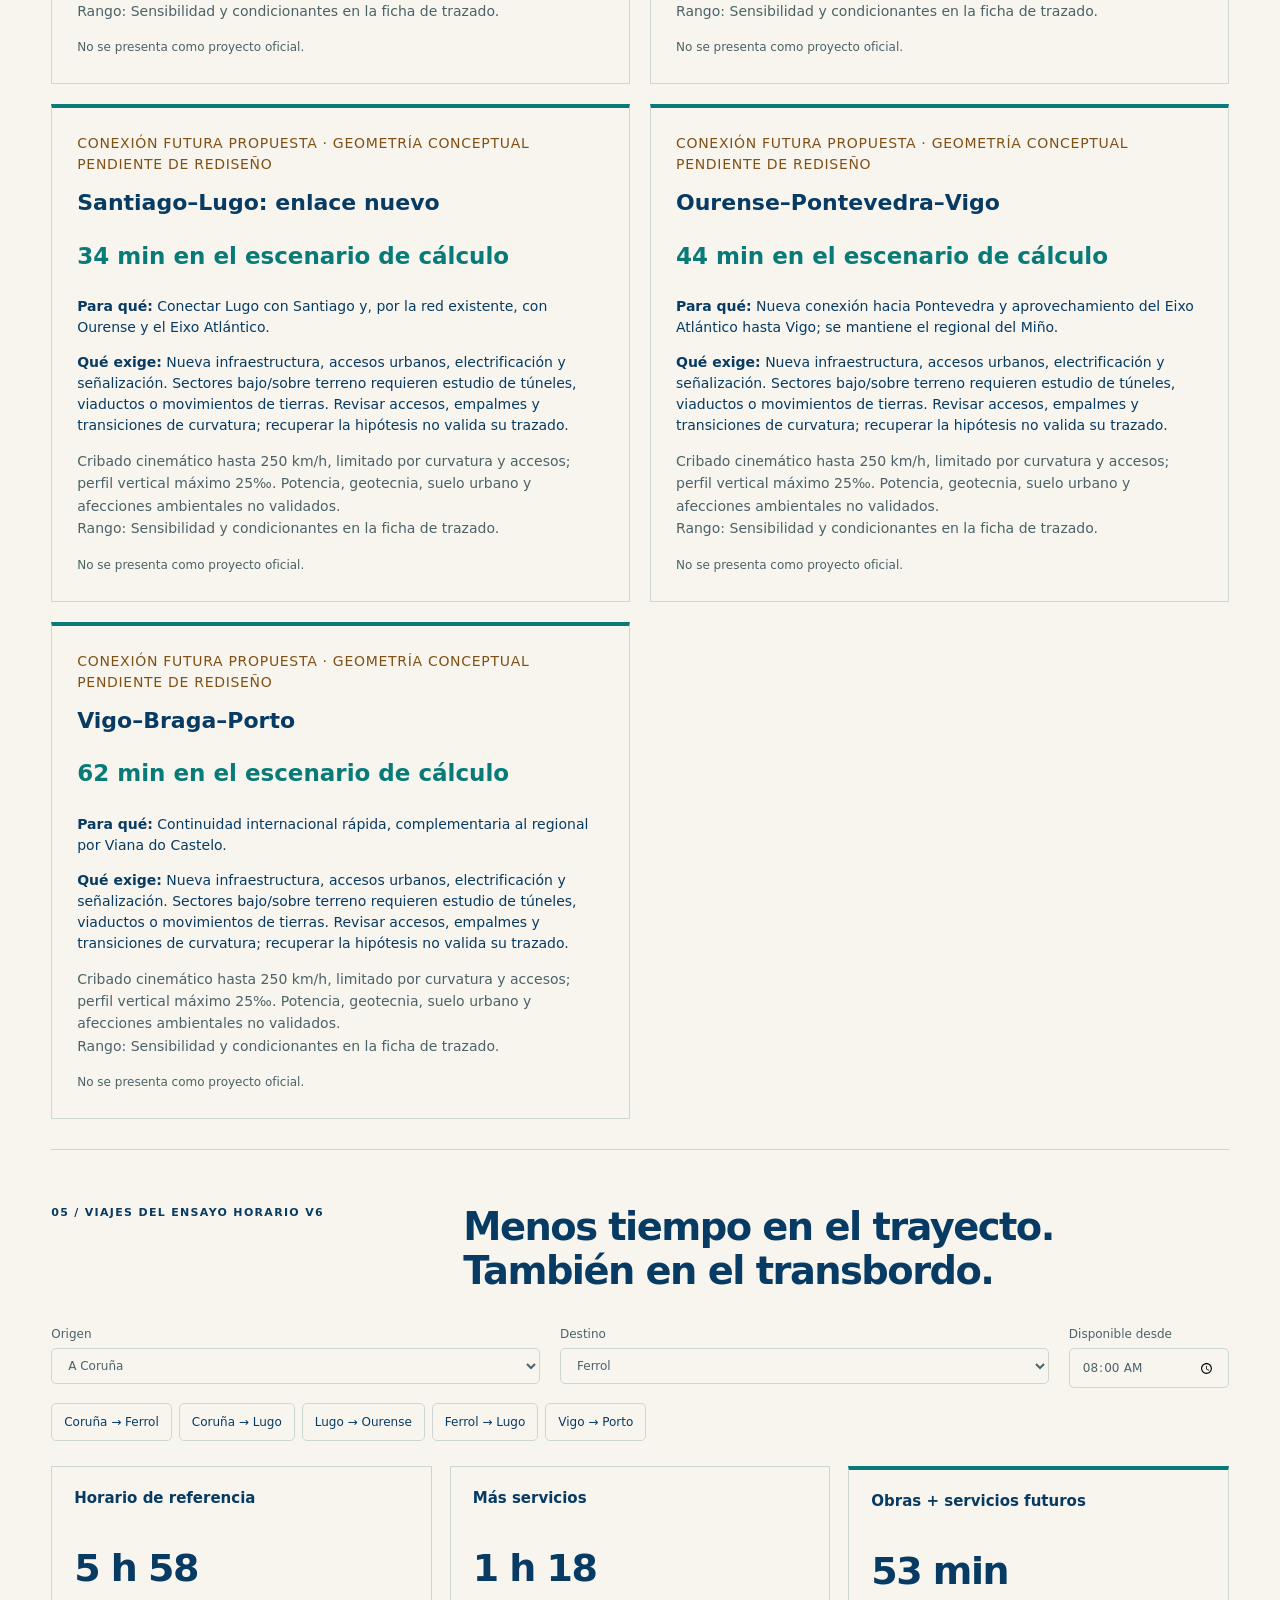
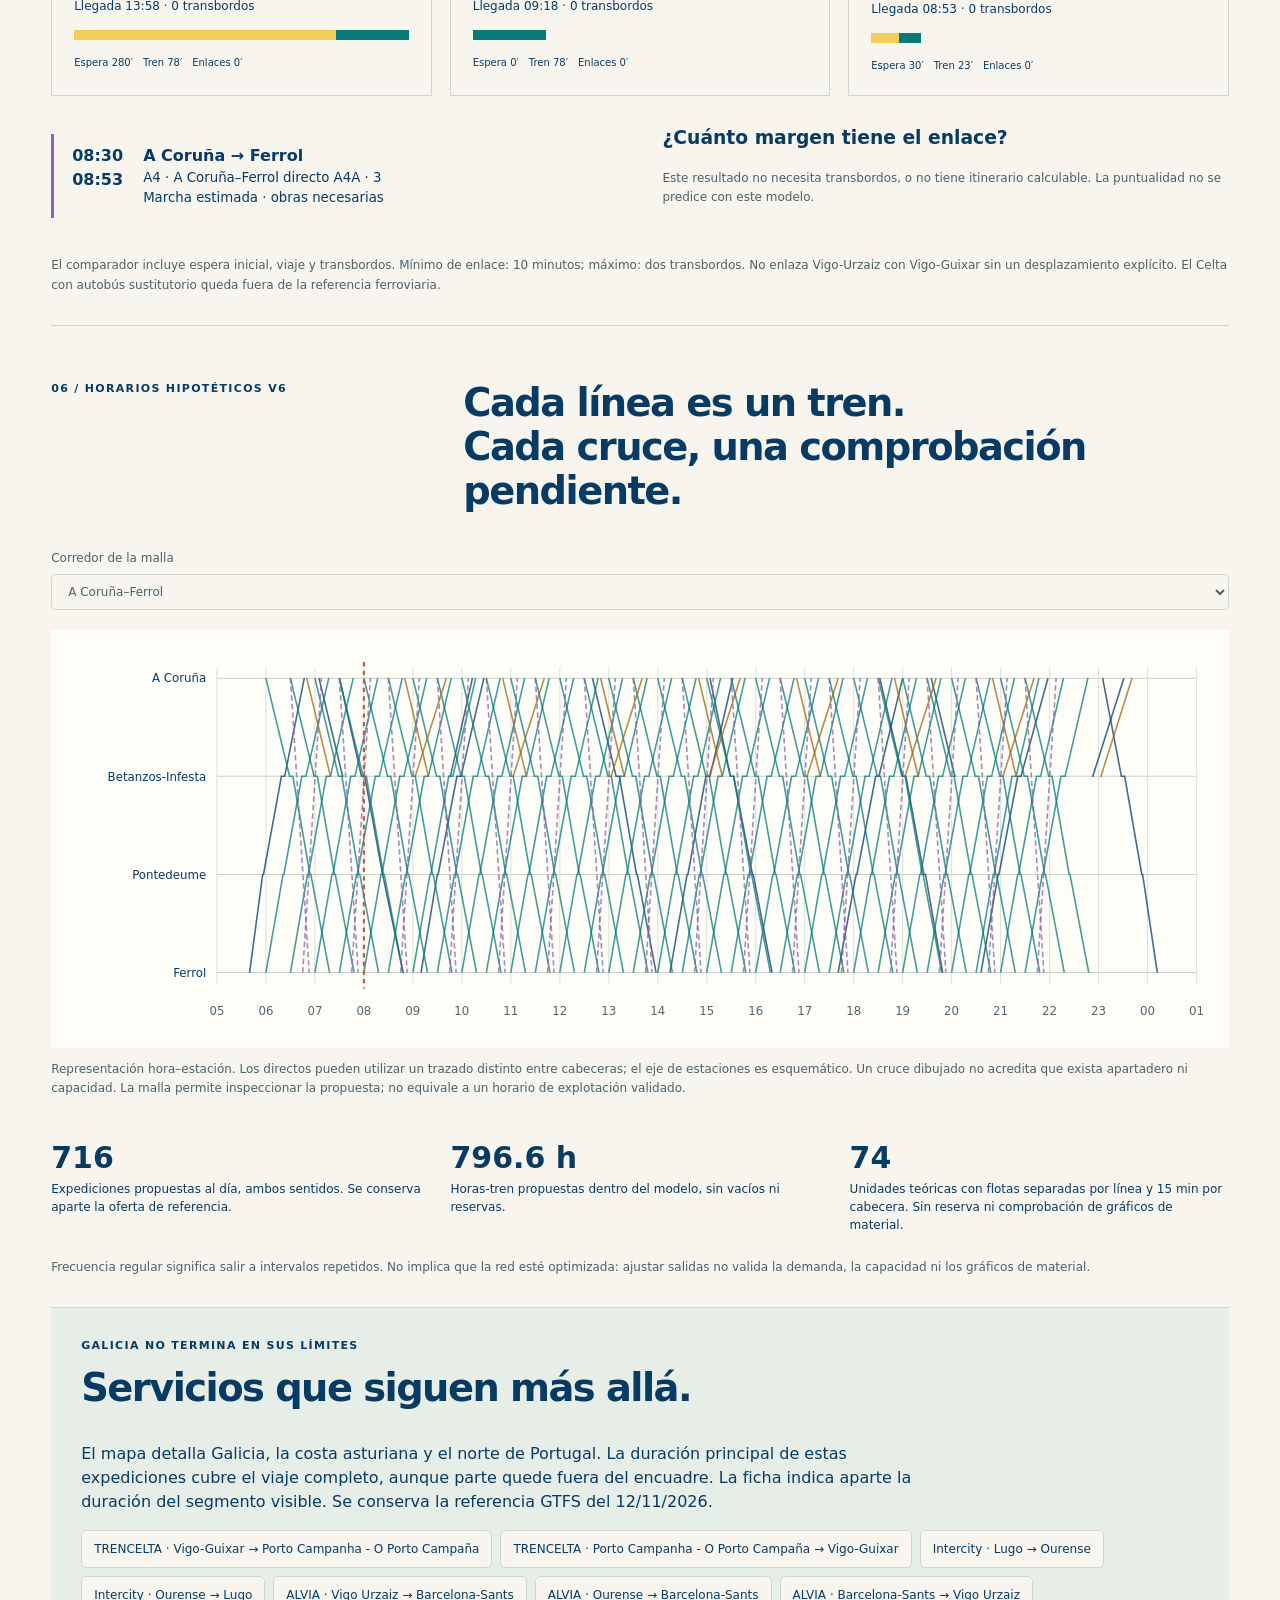
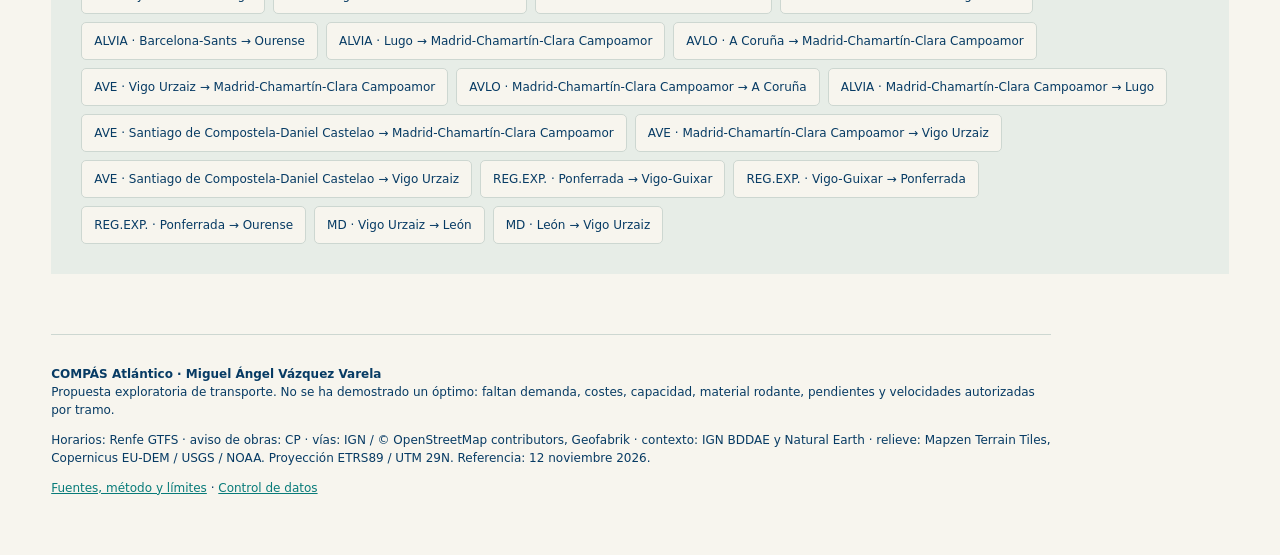
==== commit 6f1e5c08: "Publish V7 horizontal railway review with separate timetable scenario" ====
--- a/day-08-utopia/index.html
+++ b/day-08-utopia/index.html
@@ -1,15 +1,15 @@
 <!doctype html>
-<html lang="es"><head><meta charset="utf-8"><meta name="viewport" content="width=device-width,initial-scale=1"><title>COMPÁS Atlántico · Menos rodeos, más conexiones</title><link rel="stylesheet" href="style.css?v=6"></head>
+<html lang="es"><head><meta charset="utf-8"><meta name="viewport" content="width=device-width,initial-scale=1"><title>COMPÁS Atlántico · Menos rodeos, más conexiones</title><link rel="stylesheet" href="style.css?v=7"></head>
 <body><header><a href="#"><img src="brand/compas.svg" alt="COMPÁS Atlántico"></a><span>08/30 · Utopia<br>#30DaysMapChallenge2026</span></header><main>
 <section class="intro"><div><p class="eyebrow">Un escenario ferroviario para Galicia</p><h1>Menos rodeos.<br><em>Más conexiones.</em></h1><p class="lead">Trazados nuevos donde la red obliga a dar rodeos. Vías existentes donde ya funcionan las conexiones. Una propuesta para acercar las ciudades de Galicia y medir qué cambia en el conjunto.</p></div><aside><p class="eyebrow">Del recorrido a la mejora del sistema</p><a href="#works" class="objective"><b id="hero-ferrol">…</b><span>A Coruña–Ferrol<br><small>Objetivo de viaje · alternativa terrestre</small></span></a><a href="#works" class="objective"><b id="hero-lugo">…</b><span>A Coruña–Lugo<br><small>Nueva infraestructura · propuesta propia</small></span></a><a href="#works" class="objective"><b id="hero-porto">…</b><span>Vigo–Porto<br><small>Dos tramos nuevos · parada en Braga</small></span></a><p class="fine">Objetivos y conexiones de la red propuesta. Las líneas nuevas vuelven al escenario; su geometría sigue siendo conceptual. Los tiempos calculados son hipótesis, no prestaciones acreditadas.</p></aside></section>
 <section id="atlas"><div class="section-title"><span>01 / Explorar la red</span><h2>Las vías y los servicios<br>cuentan cosas distintas.</h2></div><div class="scenario-tabs" role="group" aria-label="Escenario"><button data-scenario="published">Horario de referencia</button><button data-scenario="coordinated">Más servicios</button><button data-scenario="direct">Obras + servicios futuros</button></div><p id="scenario-note" class="fine" aria-live="polite">Cargando fuentes…</p>
-<p class="revision-note"><strong>Red futura recuperada.</strong> Se conservan las seis propuestas nuevas y la corrección del corredor Sarria–Monforte. Los arcos del ensayo anterior siguen pendientes de rediseño ferroviario; no se presentan como trazados ya resueltos. <a href="methodology.md">Qué cambia en esta edición</a>.</p><div class="atlas-layout"><div class="map-panel"><div class="map-toolbar"><div><button id="zoom-in" aria-label="Acercar mapa">＋</button><button id="zoom-out" aria-label="Alejar mapa">−</button><button id="reset-map">Vista completa</button></div><label>Mostrar <select id="layer"><option value="services">Servicios</option><option value="infrastructure">Infraestructura</option></select></label></div><div id="mapwrap"><svg id="map" viewBox="0 0 1000 840" role="img" aria-label="Red ferroviaria de Galicia, Asturias y norte de Portugal. Usa los botones de zoom o arrastra para desplazarte."></svg><div class="scale"><span id="scale-bar"></span><small id="scale-label"></small></div></div><div id="legend"></div><div class="animation"><button id="play">Reproducir</button><output id="clock">08:00</output><input id="time" type="range" min="300" max="1500" value="480" aria-label="Hora representada"><select id="speed" aria-label="Velocidad de reproducción"><option value="3">3 min/s</option><option value="8" selected>8 min/s</option><option value="20">20 min/s</option></select></div><p id="maptip" class="fine"></p><p class="fine">Hora común de Madrid; en Portugal, una hora menos el 12/11/2026. Movimiento ilustrativo entre paradas, no simulación de circulación. Las líneas nuevas son alternativas preliminares trazadas sobre costa y relieve, pendientes de estudios de ingeniería.</p></div>
+<p class="revision-note"><strong>Siete conexiones propuestas.</strong> Esta revisión conserva las nuevas líneas, añade Lugo–Ourense y separa los accesos existentes de los tramos nuevos. Las marchas deben recalcularse antes de atribuir tiempos a estas geometrías.</p><div class="atlas-layout"><div class="map-panel"><div class="geometry-switch"><label>Geometría de las propuestas<select id="geometry-mode"><option value="review">Revisión V7 · accesos + trazados nuevos</option><option value="legacy">Ensayo V6 · geometrías y horarios anteriores</option></select></label><p id="geometry-note" class="fine">Verde: accesos existentes. Violeta: tramos nuevos conceptuales. Marchas por recalcular.</p></div><div class="map-toolbar"><label class="relief-toggle"><input type="checkbox" id="show-relief" checked> Relieve</label><div><button id="zoom-in" aria-label="Acercar mapa">＋</button><button id="zoom-out" aria-label="Alejar mapa">−</button><button id="reset-map">Vista completa</button></div><label>Mostrar <select id="layer"><option value="services">Servicios</option><option value="infrastructure">Infraestructura</option></select></label></div><div id="mapwrap"><svg id="map" viewBox="0 0 1000 840" role="img" aria-label="Red ferroviaria de Galicia, Asturias y norte de Portugal. Usa los botones de zoom o arrastra para desplazarte."></svg><div class="scale"><span id="scale-bar"></span><small id="scale-label"></small></div></div><div id="legend"></div><div class="animation"><button id="play">Reproducir</button><output id="clock">08:00</output><input id="time" type="range" min="300" max="1500" value="480" aria-label="Hora representada"><select id="speed" aria-label="Velocidad de reproducción"><option value="3">3 min/s</option><option value="8" selected>8 min/s</option><option value="20">20 min/s</option></select></div><p id="maptip" class="fine"></p><p class="fine">Hora común de Madrid; en Portugal, una hora menos el 12/11/2026. Movimiento ilustrativo entre paradas, no simulación de circulación. Las líneas nuevas son alternativas preliminares trazadas sobre costa y relieve, pendientes de estudios de ingeniería.</p></div>
 <aside class="explorer"><p class="eyebrow">Elige una línea</p><label>Tipo de servicio<select id="category"><option value="all">Todos los servicios</option><option value="C">Cercanías</option><option value="R">Regional</option><option value="MD">Media distancia</option><option value="LD">Larga distancia</option><option value="AV">Alta velocidad</option></select></label><label>Línea o expedición<select id="line"></select></label><div id="line-detail" aria-live="polite"></div><button id="fit-line">Encuadrar recorrido</button><div class="city-links"><p class="eyebrow">Cercanías propuestas</p><div id="cities"></div></div></aside></div></section>
-<section id="design"><div class="section-title"><span>02 / Explorar hipótesis de trazado</span><h2>Las conexiones se proponen.<br>El trazado aún debe resolverse.</h2></div><div class="design-controls"><label>Relación estudiada<select id="design-route"></select></label><button id="design-fit">Ver trazado y alternativas en el mapa</button></div><p class="fine">Tres búsquedas con distinto peso del relieve, sobre una malla de 250 m; curvas suavizadas sin atravesar el mar. Ensayo conservado para explorar conexiones, no selección de un proyecto ferroviario. Accesos, empalmes, curvas de transición y afecciones sin resolver. Los resultados de marcha no acreditan viabilidad.</p><div class="design-summary" id="design-summary"></div><div class="table-scroll"><table class="alternatives"><thead><tr><th>Alternativa</th><th>Longitud</th><th>Marcha</th><th>Bajo terreno¹</th><th>Sobre terreno¹</th></tr></thead><tbody id="alternatives"></tbody></table></div><p><a href="corridors.geojson">Descargar alternativas GIS (propuestas propias)</a></p><svg id="profile" viewBox="0 0 1100 280" role="img" aria-label="Perfil del terreno real y rasante preliminar propuesta"></svg><p class="fine">¹ Longitud con rasante más de 15 m bajo/sobre el terreno: indicador de intervención, no longitud certificada de túneles o viaductos. Perfil máximo 25‰ y radio vertical mínimo 20 km. Se necesita estudiar geotecnia, urbanización, espacios protegidos y costes.</p></section>
-<section id="system"><div class="section-title"><span>03 / Efecto sobre la red</span><h2>La mejora se mide<br>entre todas las ciudades.</h2></div><div id="system-stats" class="resource-grid"></div><p class="fine">Escenario completo: nuevas infraestructuras y mayor oferta. Disponibilidad a las 08:00 del 12/11/2026. Cada celda muestra el tiempo total del escenario futuro y debajo la referencia, incluyendo espera y transbordos. Vigo se representa por Urzaiz. Pulsa una relación para ver el viaje.</p><div class="table-scroll"><table id="matrix" class="matrix"></table></div></section>
-<section id="works"><div class="section-title"><span>04 / Qué habría que construir</span><h2>El tren rápido necesita<br>una vía que lo permita.</h2></div><p class="section-intro">Un servicio AV puede utilizar tramos convencionales compatibles a su velocidad autorizada. Aquí no se convierte una vía en alta velocidad cambiándole el color: cada mejora de tiempo declara su infraestructura necesaria.</p><div id="proposals" class="proposal-grid"></div></section>
-<section class="journeys"><div class="section-title"><span>05 / Qué cambia para quien viaja</span><h2>Menos tiempo en el trayecto.<br>También en el transbordo.</h2></div><div class="journey-controls"><label>Origen<select id="origin"></select></label><label>Destino<select id="destination"></select></label><label>Disponible desde<input id="ready" type="time" value="08:00"></label></div><div class="examples"><button data-od="31412,21010">Coruña → Ferrol</button><button data-od="31412,20309">Coruña → Lugo</button><button data-od="20309,22100">Lugo → Ourense</button><button data-od="21010,20309">Ferrol → Lugo</button><button data-od="08223,94346">Vigo → Porto</button></div><div id="comparison" class="comparison"></div><div class="journey-bottom"><div id="itinerary"></div><div><h3>¿Cuánto margen tiene el enlace?</h3><div id="connections"></div></div></div><p class="fine">El comparador incluye espera inicial, viaje y transbordos. Mínimo de enlace: 10 minutos; máximo: dos transbordos. No enlaza Vigo-Urzaiz con Vigo-Guixar sin un desplazamiento explícito. El Celta con autobús sustitutorio queda fuera de la referencia ferroviaria.</p></section>
-<section><div class="section-title"><span>06 / Leer los horarios</span><h2>Cada línea es un tren.<br>Cada cruce, una comprobación pendiente.</h2></div><label>Corredor de la malla<select id="corridor"><option value="ferrol">A Coruña–Ferrol</option><option value="interior">A Coruña–Lugo–Ourense</option><option value="atlantic">Eixo Atlántico</option><option value="portugal">Vigo–Porto</option><option value="coast">Ferrol–Asturias · vía métrica</option></select></label><svg id="malla" viewBox="0 0 1100 390" role="img" aria-label="Gráfico horario de trenes; selecciona un tren para inspeccionarlo"></svg><p class="fine">Representación hora–estación. Los directos pueden utilizar un trazado distinto entre cabeceras; el eje de estaciones es esquemático. Un cruce dibujado no acredita que exista apartadero ni capacidad. La malla permite inspeccionar la propuesta; no equivale a un horario de explotación validado.</p><div id="resources"></div></section>
+<section id="design"><div class="section-title"><span>02 / Explorar hipótesis de trazado</span><h2>De la estación al corredor.<br>Accesos que se pueden leer.</h2></div><div class="design-controls"><label>Relación estudiada<select id="design-route"></select></label><button id="design-fit">Ver trazado y alternativas en el mapa</button></div><p class="fine">Dos alternativas de relieve por conexión, con accesos procedentes de las vías cartografiadas. El suavizado es local y acotado; no se utiliza una spline entre ciudades. Se muestran los puntos de enlace, sin afirmar que los aparatos de vía o las transiciones estén diseñados.</p><div class="design-summary" id="design-summary"></div><div class="table-scroll"><table class="alternatives"><thead><tr><th>Alternativa</th><th>Longitud</th><th>Accesos existentes</th><th>Tramo nuevo</th><th>Marcha / rasante</th></tr></thead><tbody id="alternatives"></tbody></table></div><p><a href="alignments.geojson">Descargar la revisión de trazados (EPSG:25829)</a></p><p class="fine">Las curvas de transición, rasantes, estructuras y afecciones siguen pendientes. Braga conserva una referencia urbana: no se ha resuelto la futura estación ni su enlace ferroviario. No se atribuyen tiempos antiguos a estos recorridos nuevos.</p></section>
+<section id="system"><div class="section-title"><span>03 / Comparador horario archivado V6</span><h2>La mejora se mide<br>entre todas las ciudades.</h2></div><div id="system-stats" class="resource-grid"></div><p class="fine">Ensayo horario V6 conservado para comparación. Sus marchas y resultados NO se aplican a la revisión horizontal V7. Nueva infraestructura hipotética y mayor oferta. Disponibilidad a las 08:00 del 12/11/2026. Cada celda muestra el tiempo total del escenario futuro y debajo la referencia, incluyendo espera y transbordos. Vigo se representa por Urzaiz. Pulsa una relación para ver el viaje.</p><div class="table-scroll"><table id="matrix" class="matrix"></table></div></section>
+<section id="works"><div class="section-title"><span>04 / Objetivos del escenario V6</span><h2>El tren rápido necesita<br>una vía que lo permita.</h2></div><p class="section-intro">Un servicio AV puede utilizar tramos convencionales compatibles a su velocidad autorizada. Las fichas siguientes conservan objetivos del ensayo V6. Sus tiempos no son resultados de la revisión V7 y deben recalcularse.</p><div id="proposals" class="proposal-grid"></div></section>
+<section class="journeys"><div class="section-title"><span>05 / Viajes del ensayo horario V6</span><h2>Menos tiempo en el trayecto.<br>También en el transbordo.</h2></div><div class="journey-controls"><label>Origen<select id="origin"></select></label><label>Destino<select id="destination"></select></label><label>Disponible desde<input id="ready" type="time" value="08:00"></label></div><div class="examples"><button data-od="31412,21010">Coruña → Ferrol</button><button data-od="31412,20309">Coruña → Lugo</button><button data-od="20309,22100">Lugo → Ourense</button><button data-od="21010,20309">Ferrol → Lugo</button><button data-od="08223,94346">Vigo → Porto</button></div><div id="comparison" class="comparison"></div><div class="journey-bottom"><div id="itinerary"></div><div><h3>¿Cuánto margen tiene el enlace?</h3><div id="connections"></div></div></div><p class="fine">El comparador incluye espera inicial, viaje y transbordos. Mínimo de enlace: 10 minutos; máximo: dos transbordos. No enlaza Vigo-Urzaiz con Vigo-Guixar sin un desplazamiento explícito. El Celta con autobús sustitutorio queda fuera de la referencia ferroviaria.</p></section>
+<section><div class="section-title"><span>06 / Horarios hipotéticos V6</span><h2>Cada línea es un tren.<br>Cada cruce, una comprobación pendiente.</h2></div><label>Corredor de la malla<select id="corridor"><option value="ferrol">A Coruña–Ferrol</option><option value="interior">A Coruña–Lugo–Ourense</option><option value="atlantic">Eixo Atlántico</option><option value="portugal">Vigo–Porto</option><option value="coast">Ferrol–Asturias · vía métrica</option></select></label><svg id="malla" viewBox="0 0 1100 390" role="img" aria-label="Gráfico horario de trenes; selecciona un tren para inspeccionarlo"></svg><p class="fine">Representación hora–estación. Los directos pueden utilizar un trazado distinto entre cabeceras; el eje de estaciones es esquemático. Un cruce dibujado no acredita que exista apartadero ni capacidad. La malla permite inspeccionar la propuesta; no equivale a un horario de explotación validado.</p><div id="resources"></div></section>
 <section class="external"><p class="eyebrow">Galicia no termina en sus límites</p><h2>Servicios que siguen más allá.</h2><p>El mapa detalla Galicia, la costa asturiana y el norte de Portugal. La duración principal de estas expediciones cubre el viaje completo, aunque parte quede fuera del encuadre. La ficha indica aparte la duración del segmento visible. Se conserva la referencia GTFS del 12/11/2026.</p><div id="external-lines"></div></section>
 <footer><strong>COMPÁS Atlántico · Miguel Ángel Vázquez Varela</strong><p>Propuesta exploratoria de transporte. No se ha demostrado un óptimo: faltan demanda, costes, capacidad, material rodante, pendientes y velocidades autorizadas por tramo.</p><p>Horarios: Renfe GTFS · aviso de obras: CP · vías: IGN / © OpenStreetMap contributors, Geofabrik · contexto: IGN BDDAE y Natural Earth · relieve: Mapzen Terrain Tiles, Copernicus EU-DEM / USGS / NOAA. Proyección ETRS89 / UTM 29N. Referencia: 12 noviembre 2026.</p><a href="methodology.md">Fuentes, método y límites</a> · <a href="qa.json">Control de datos</a></footer>
-</main><script src="app.js?v=6"></script></body></html>
+</main><script src="app.js?v=7"></script></body></html>
--- a/day-08-utopia/style.css
+++ b/day-08-utopia/style.css
@@ -2,3 +2,7 @@
 .design-controls{display:flex;gap:25px;align-items:end;flex-wrap:wrap}.design-controls select{min-width:280px}.design-summary{display:flex;gap:35px;flex-wrap:wrap;margin:25px 0}.design-summary strong{display:block;font-size:32px;color:var(--teal)}.design-summary span{font-size:12px}.table-scroll{overflow-x:auto}.alternatives,.matrix{border-collapse:collapse;width:100%;font-size:13px}.alternatives td,.alternatives th,.matrix td,.matrix th{padding:13px;text-align:left;border-bottom:1px solid var(--line)}.alternatives tr.selected{background:#e3ede5}.alternatives tr.rejected{color:#8d493e}.alternatives td button{font-size:12px;padding:4px 8px}#profile{width:100%;margin-top:28px;background:#eef0e8}.matrix{table-layout:fixed;min-width:760px}.matrix td,.matrix th{text-align:center;padding:8px 5px}.matrix button{display:block;width:100%;border:0;background:#e2ece5;padding:12px 3px;font-weight:700;color:#075e63}.matrix button small{display:block;font-size:10px;font-weight:400;color:#526774}.matrix th{font-size:11px}.matrix button:hover{background:#c8e0d4}.design-warning{color:#8d493e;font-size:13px}
 
 .revision-note{padding:16px 20px;border-left:3px solid #b88328;background:#f1eadb;font-size:13px;line-height:1.6}.regional-duration{font-size:13px;border-left:3px solid #087b79;padding-left:10px}
+
+.geometry-switch{display:flex;align-items:center;gap:24px;padding:15px 0;border-bottom:1px solid #ccd6cf;margin-bottom:18px}.geometry-switch label{min-width:260px}.geometry-switch select{width:100%}@media(max-width:850px){.geometry-switch{display:block}.geometry-switch label{min-width:0}}
+
+.relief-toggle{display:flex!important;align-items:center;gap:6px}.relief-toggle input{width:auto}
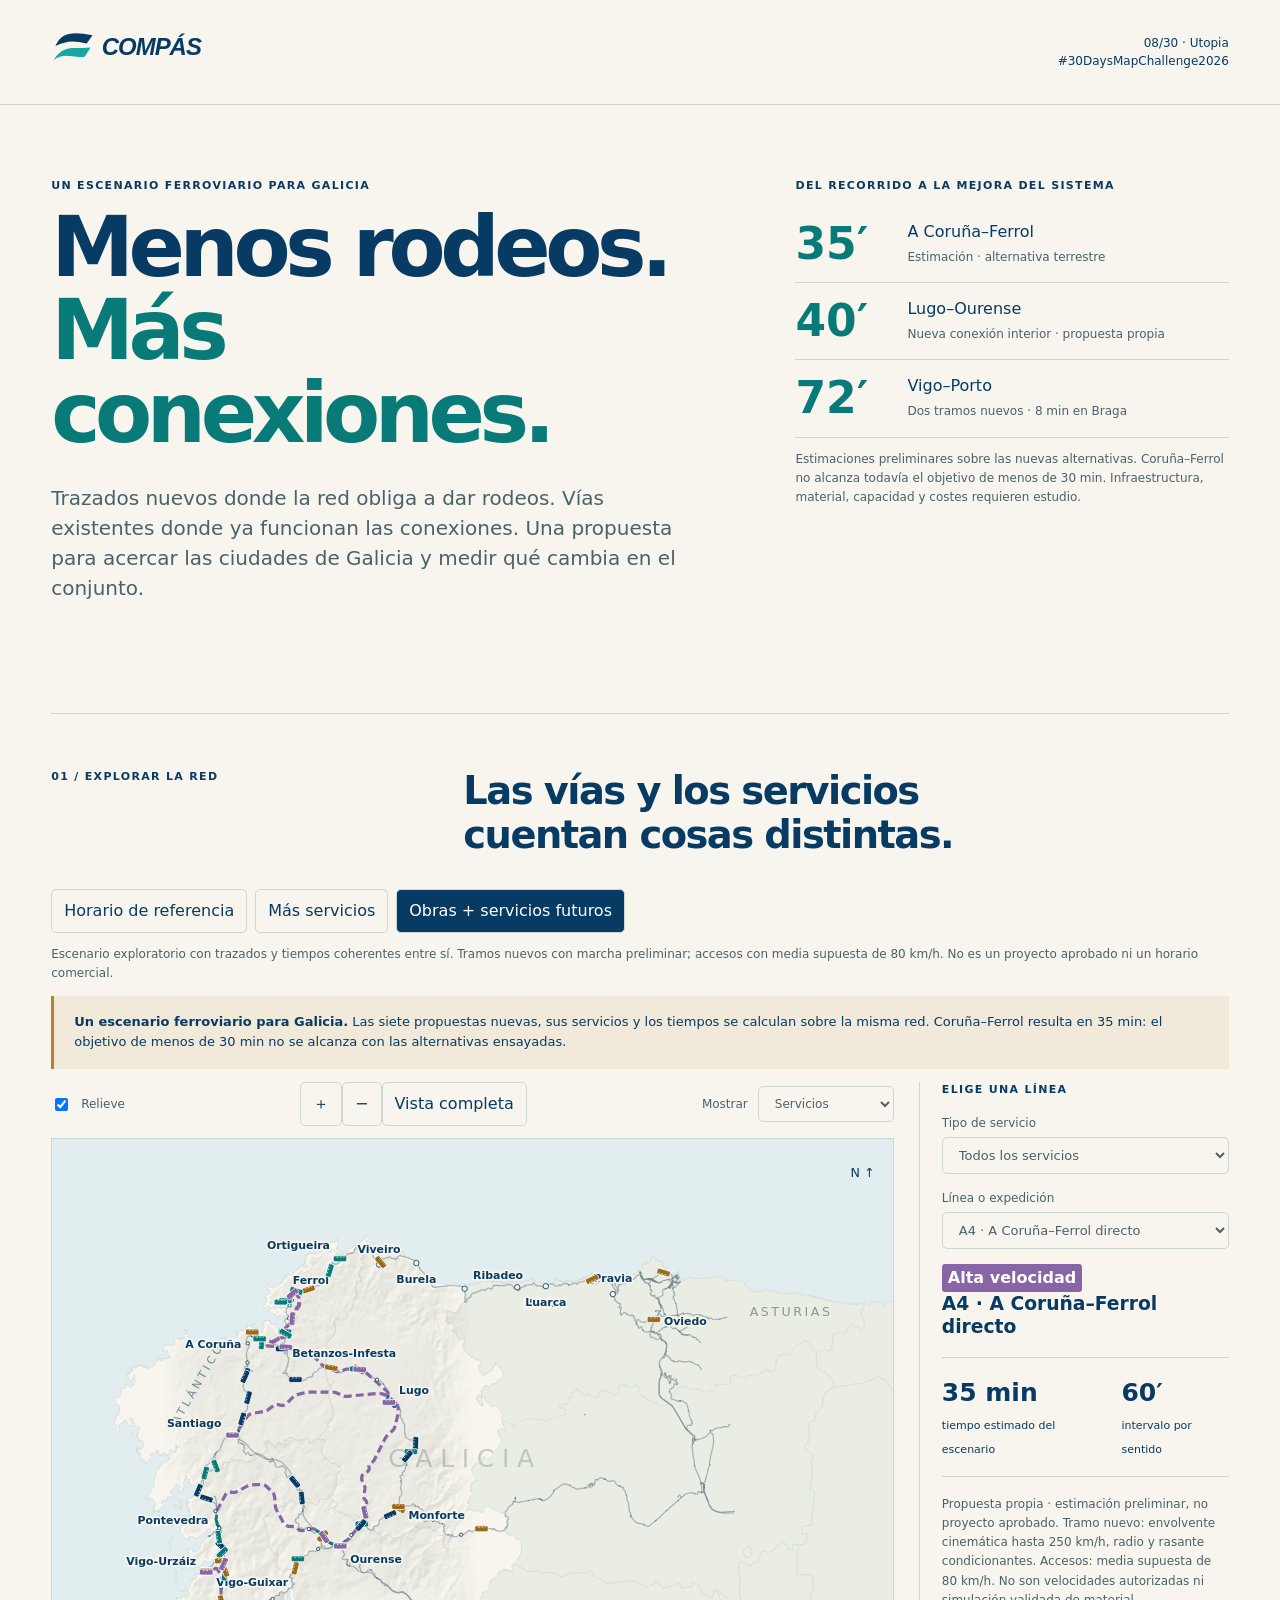
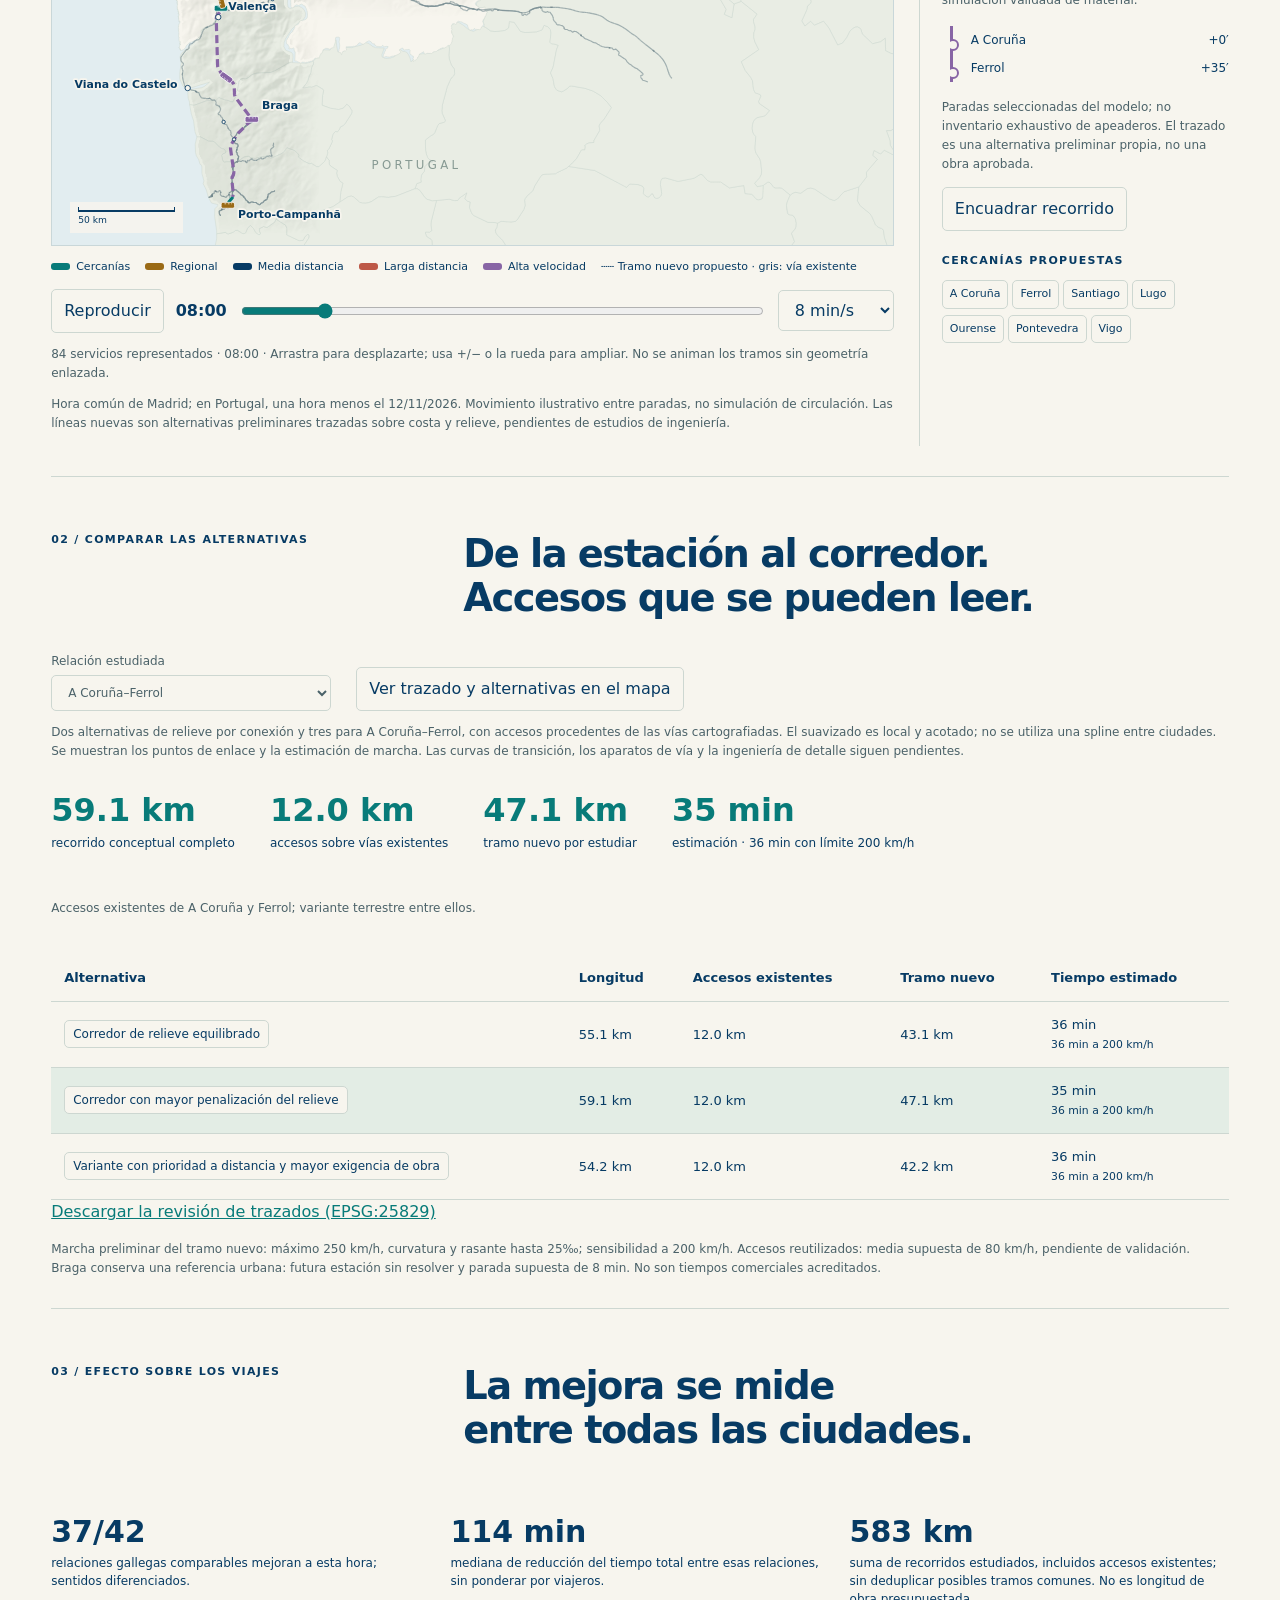
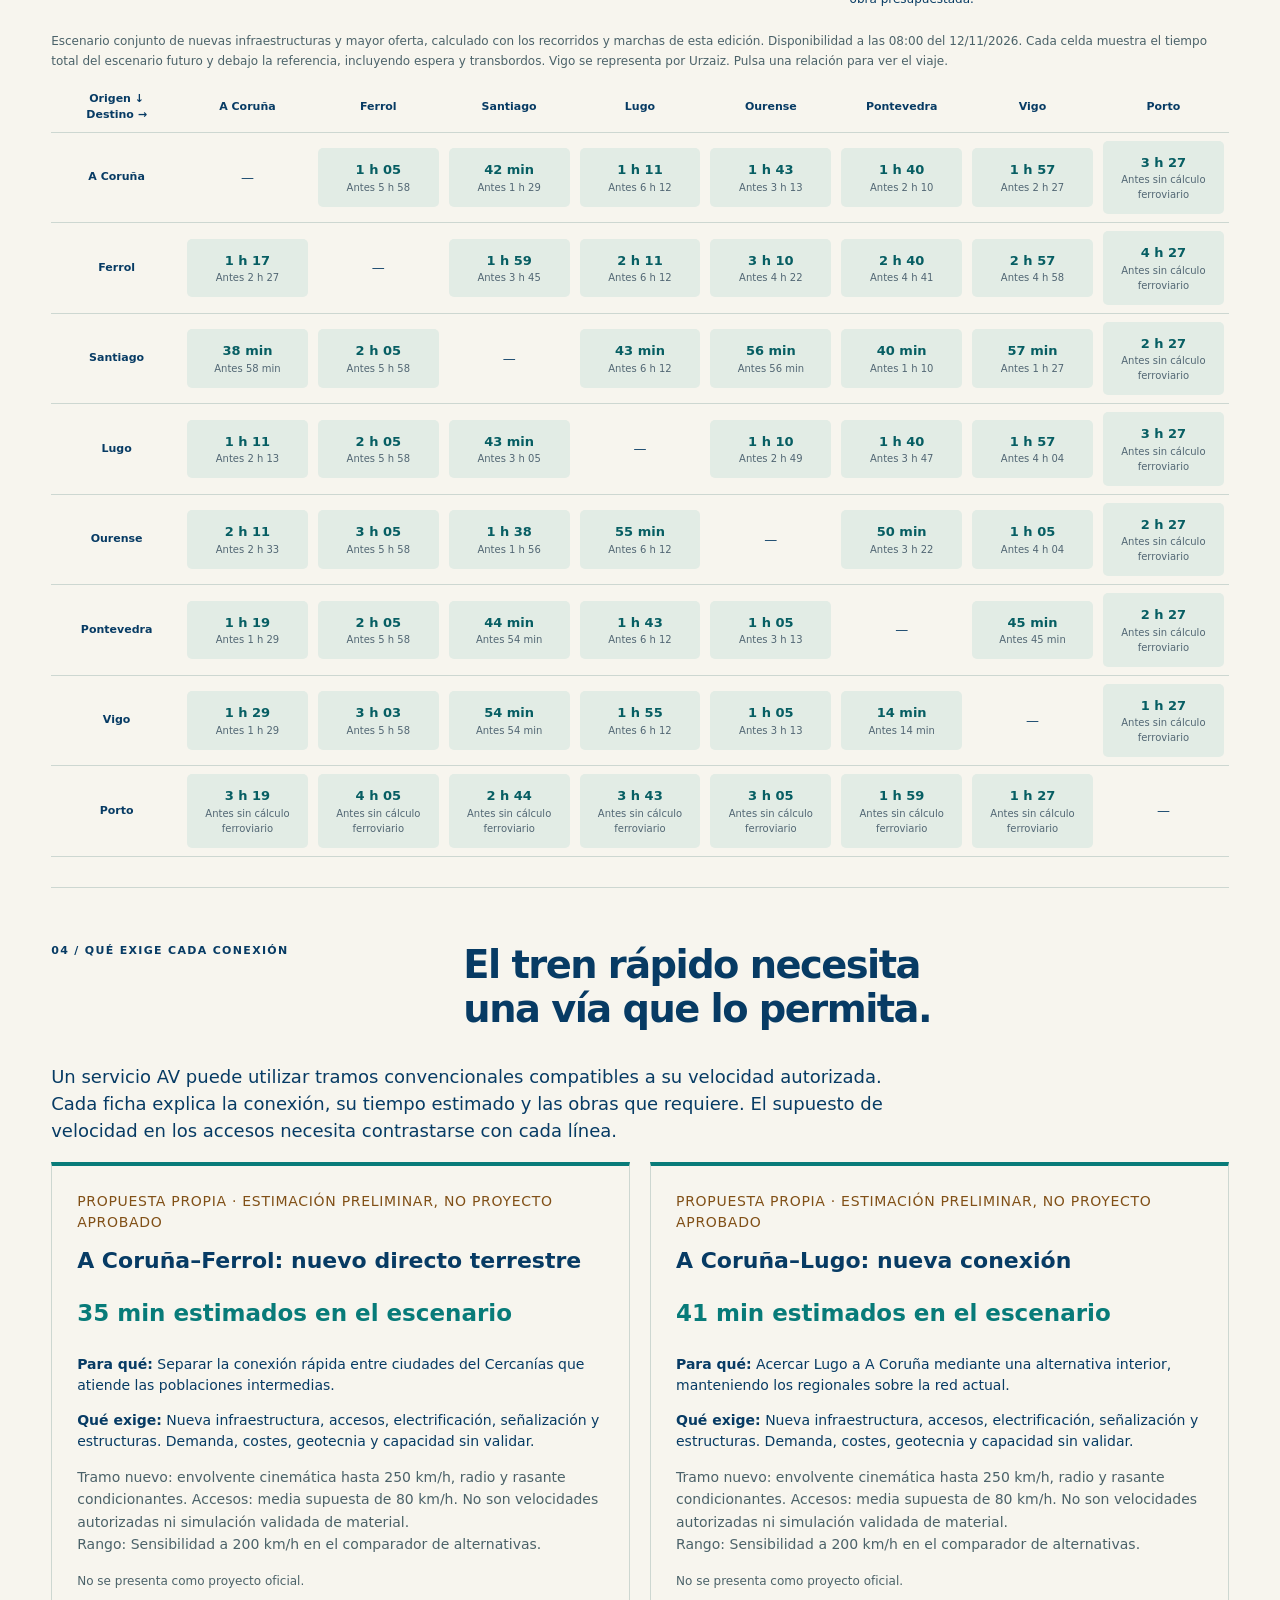
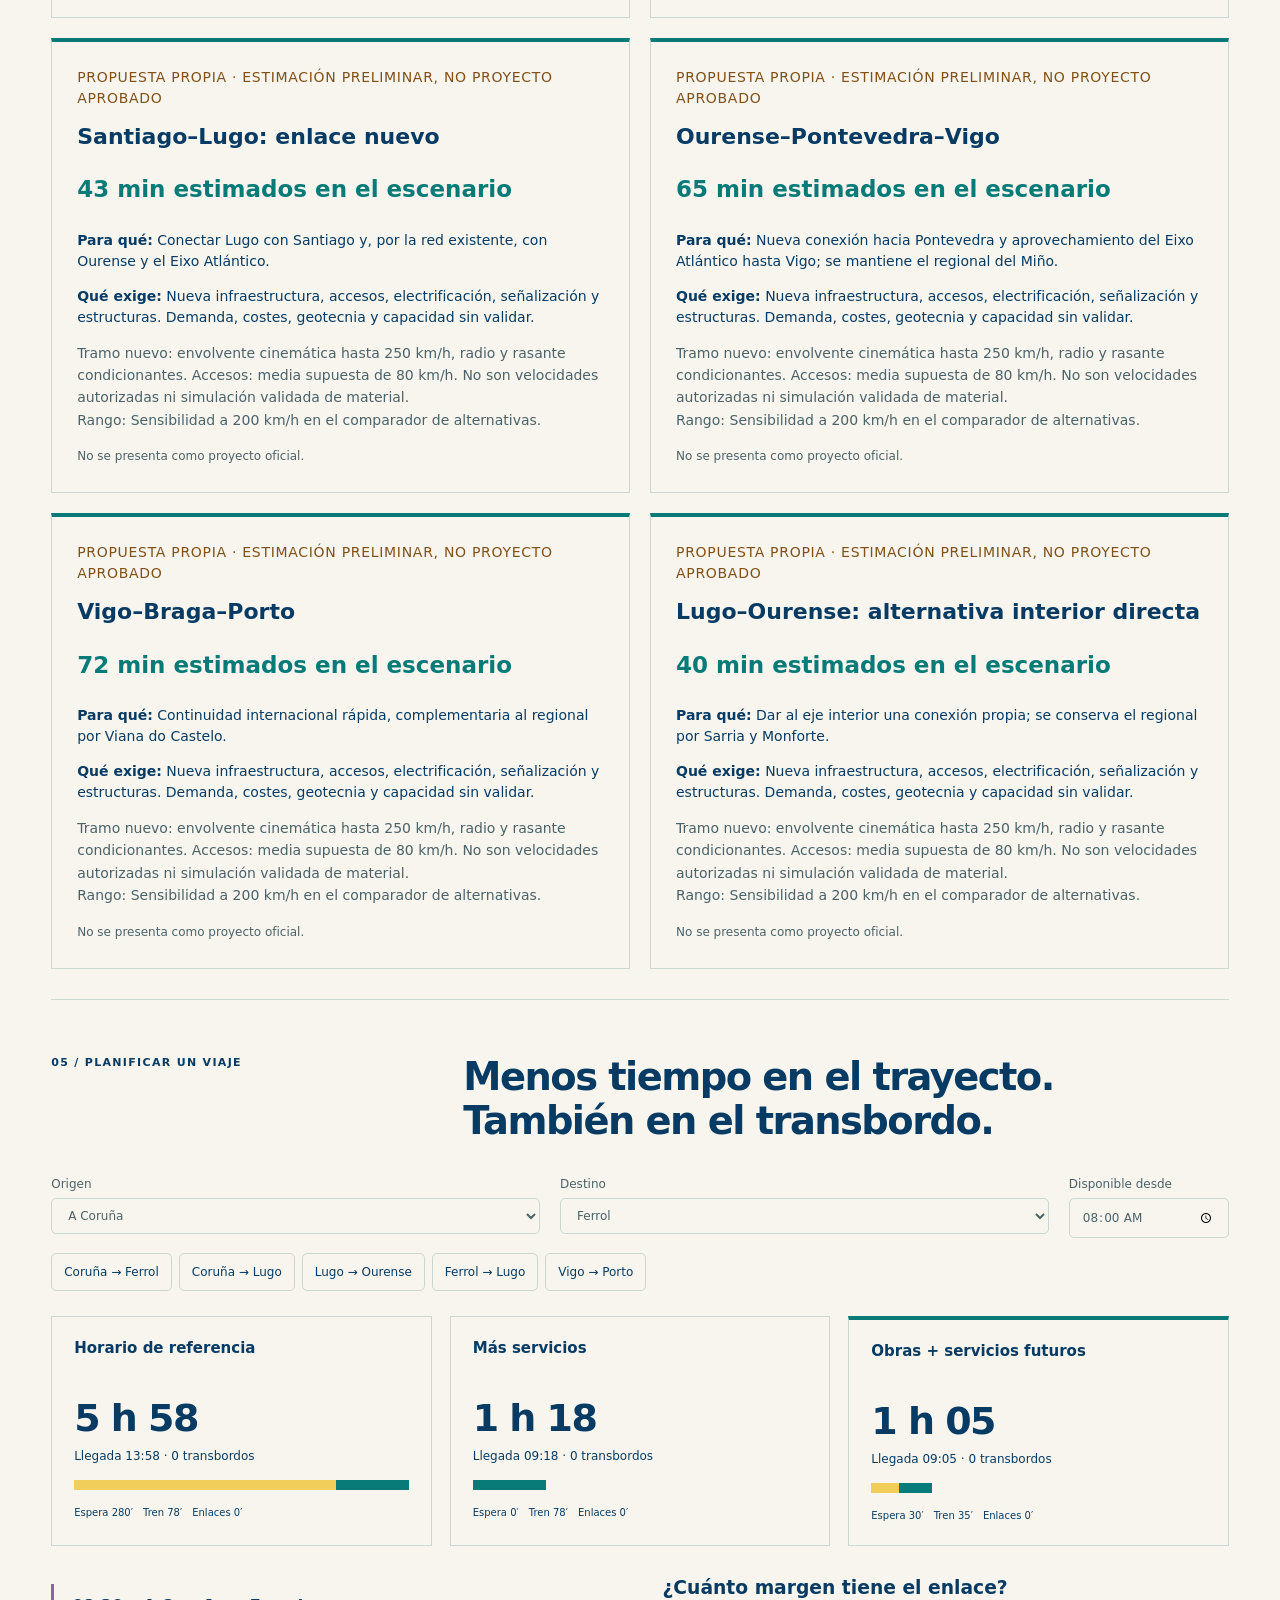
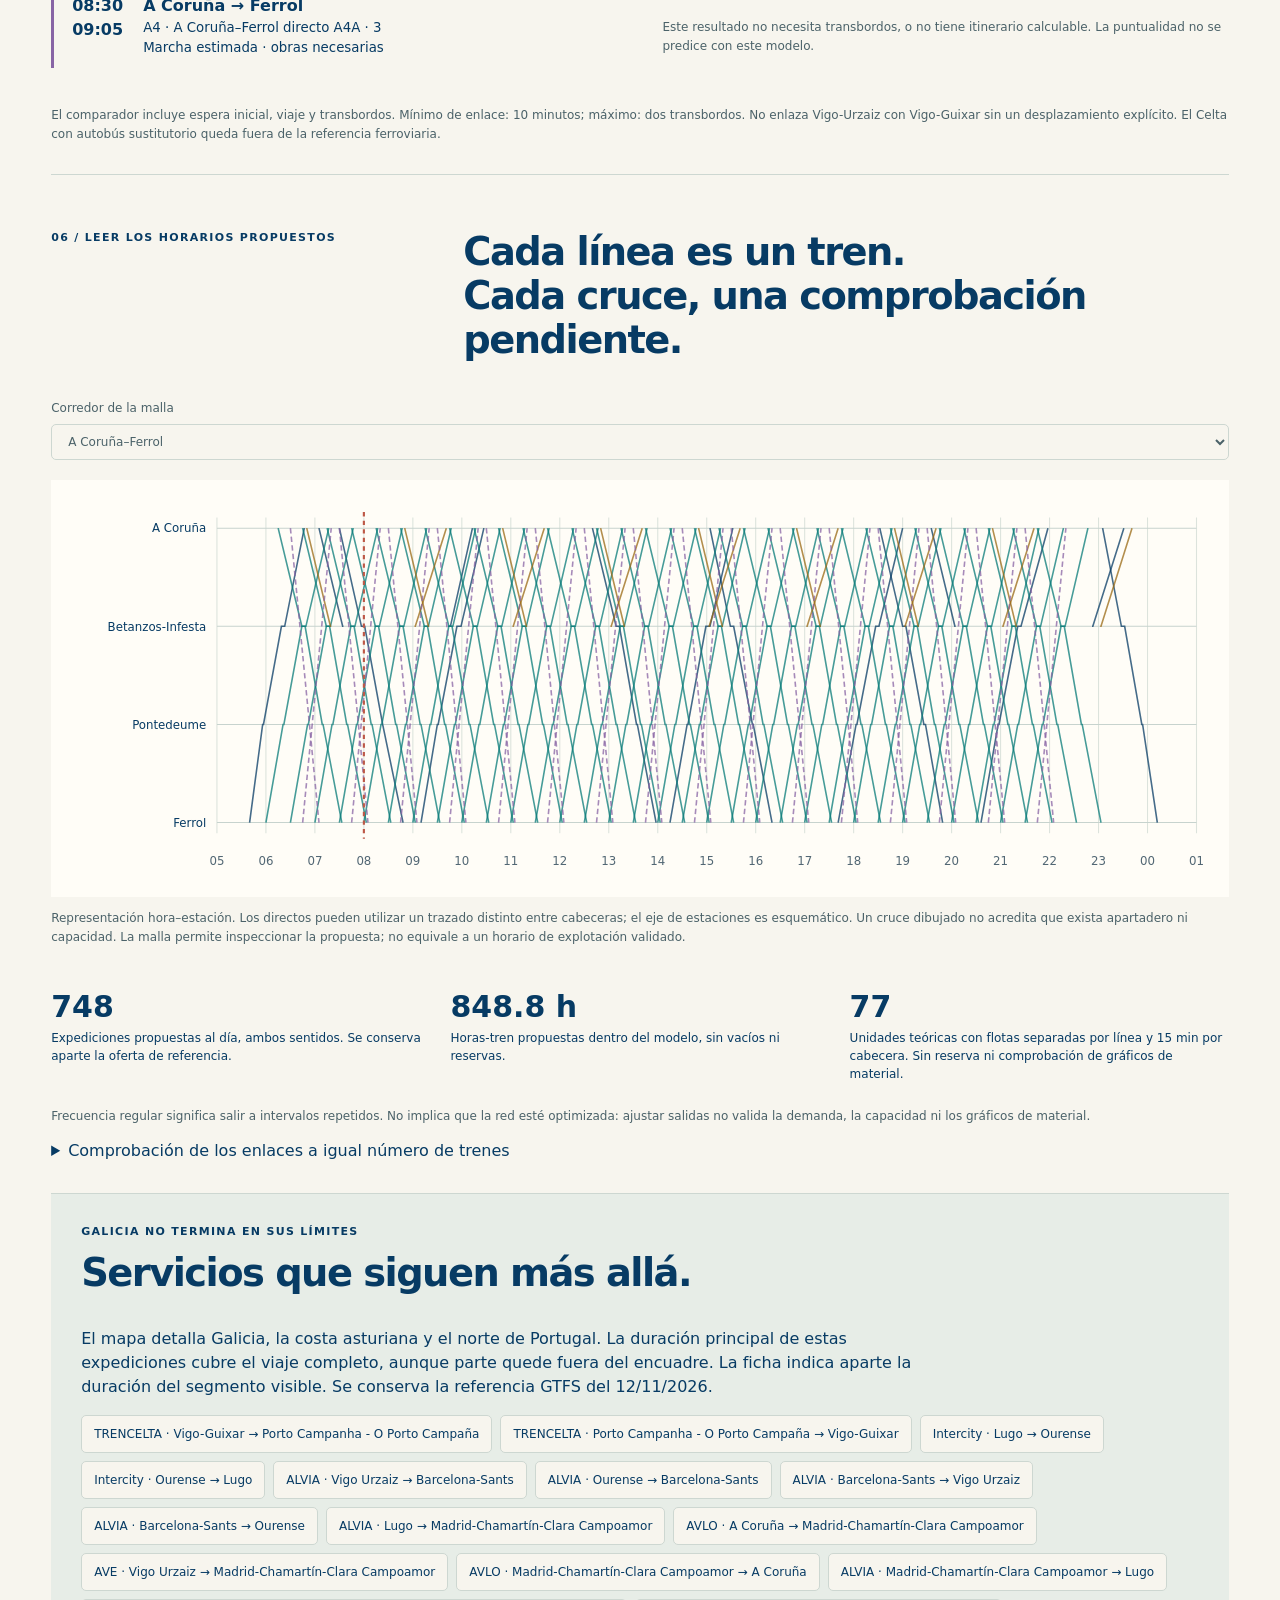
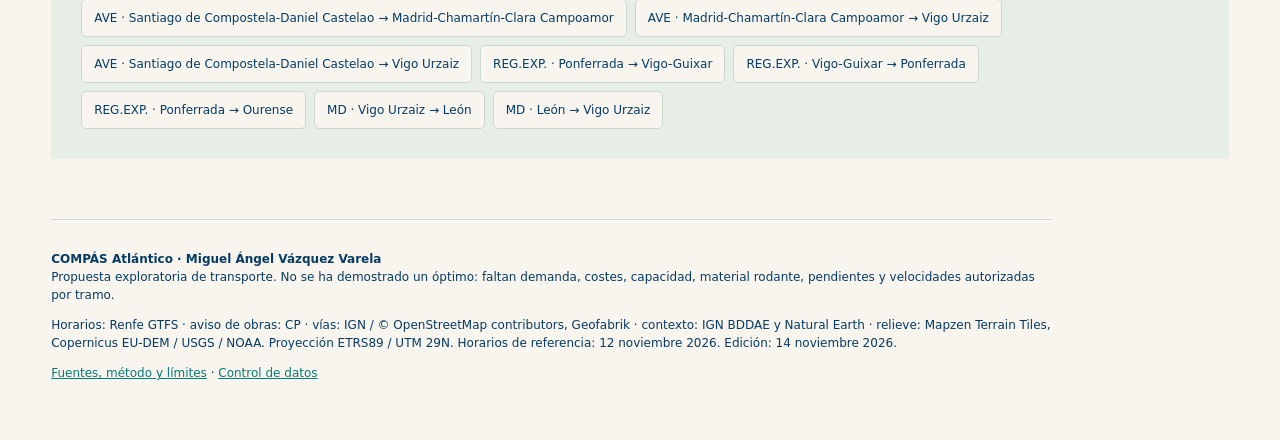
==== commit bcd53aa0: "Publish integrated day 08 railway atlas, poster and demo" ====
--- a/day-08-utopia/index.html
+++ b/day-08-utopia/index.html
@@ -1,15 +1,15 @@
 <!doctype html>
-<html lang="es"><head><meta charset="utf-8"><meta name="viewport" content="width=device-width,initial-scale=1"><title>COMPÁS Atlántico · Menos rodeos, más conexiones</title><link rel="stylesheet" href="style.css?v=7"></head>
+<html lang="es"><head><meta charset="utf-8"><meta name="viewport" content="width=device-width,initial-scale=1"><title>COMPÁS Atlántico · Menos rodeos, más conexiones</title><link rel="stylesheet" href="style.css?v=8"></head>
 <body><header><a href="#"><img src="brand/compas.svg" alt="COMPÁS Atlántico"></a><span>08/30 · Utopia<br>#30DaysMapChallenge2026</span></header><main>
-<section class="intro"><div><p class="eyebrow">Un escenario ferroviario para Galicia</p><h1>Menos rodeos.<br><em>Más conexiones.</em></h1><p class="lead">Trazados nuevos donde la red obliga a dar rodeos. Vías existentes donde ya funcionan las conexiones. Una propuesta para acercar las ciudades de Galicia y medir qué cambia en el conjunto.</p></div><aside><p class="eyebrow">Del recorrido a la mejora del sistema</p><a href="#works" class="objective"><b id="hero-ferrol">…</b><span>A Coruña–Ferrol<br><small>Objetivo de viaje · alternativa terrestre</small></span></a><a href="#works" class="objective"><b id="hero-lugo">…</b><span>A Coruña–Lugo<br><small>Nueva infraestructura · propuesta propia</small></span></a><a href="#works" class="objective"><b id="hero-porto">…</b><span>Vigo–Porto<br><small>Dos tramos nuevos · parada en Braga</small></span></a><p class="fine">Objetivos y conexiones de la red propuesta. Las líneas nuevas vuelven al escenario; su geometría sigue siendo conceptual. Los tiempos calculados son hipótesis, no prestaciones acreditadas.</p></aside></section>
+<section class="intro"><div><p class="eyebrow">Un escenario ferroviario para Galicia</p><h1>Menos rodeos.<br><em>Más conexiones.</em></h1><p class="lead">Trazados nuevos donde la red obliga a dar rodeos. Vías existentes donde ya funcionan las conexiones. Una propuesta para acercar las ciudades de Galicia y medir qué cambia en el conjunto.</p></div><aside><p class="eyebrow">Del recorrido a la mejora del sistema</p><a href="#works" class="objective"><b id="hero-ferrol">…</b><span>A Coruña–Ferrol<br><small>Estimación · alternativa terrestre</small></span></a><a href="#works" class="objective"><b id="hero-lugo">…</b><span>Lugo–Ourense<br><small>Nueva conexión interior · propuesta propia</small></span></a><a href="#works" class="objective"><b id="hero-porto">…</b><span>Vigo–Porto<br><small>Dos tramos nuevos · 8 min en Braga</small></span></a><p class="fine">Estimaciones preliminares sobre las nuevas alternativas. Coruña–Ferrol no alcanza todavía el objetivo de menos de 30 min. Infraestructura, material, capacidad y costes requieren estudio.</p></aside></section>
 <section id="atlas"><div class="section-title"><span>01 / Explorar la red</span><h2>Las vías y los servicios<br>cuentan cosas distintas.</h2></div><div class="scenario-tabs" role="group" aria-label="Escenario"><button data-scenario="published">Horario de referencia</button><button data-scenario="coordinated">Más servicios</button><button data-scenario="direct">Obras + servicios futuros</button></div><p id="scenario-note" class="fine" aria-live="polite">Cargando fuentes…</p>
-<p class="revision-note"><strong>Siete conexiones propuestas.</strong> Esta revisión conserva las nuevas líneas, añade Lugo–Ourense y separa los accesos existentes de los tramos nuevos. Las marchas deben recalcularse antes de atribuir tiempos a estas geometrías.</p><div class="atlas-layout"><div class="map-panel"><div class="geometry-switch"><label>Geometría de las propuestas<select id="geometry-mode"><option value="review">Revisión V7 · accesos + trazados nuevos</option><option value="legacy">Ensayo V6 · geometrías y horarios anteriores</option></select></label><p id="geometry-note" class="fine">Verde: accesos existentes. Violeta: tramos nuevos conceptuales. Marchas por recalcular.</p></div><div class="map-toolbar"><label class="relief-toggle"><input type="checkbox" id="show-relief" checked> Relieve</label><div><button id="zoom-in" aria-label="Acercar mapa">＋</button><button id="zoom-out" aria-label="Alejar mapa">−</button><button id="reset-map">Vista completa</button></div><label>Mostrar <select id="layer"><option value="services">Servicios</option><option value="infrastructure">Infraestructura</option></select></label></div><div id="mapwrap"><svg id="map" viewBox="0 0 1000 840" role="img" aria-label="Red ferroviaria de Galicia, Asturias y norte de Portugal. Usa los botones de zoom o arrastra para desplazarte."></svg><div class="scale"><span id="scale-bar"></span><small id="scale-label"></small></div></div><div id="legend"></div><div class="animation"><button id="play">Reproducir</button><output id="clock">08:00</output><input id="time" type="range" min="300" max="1500" value="480" aria-label="Hora representada"><select id="speed" aria-label="Velocidad de reproducción"><option value="3">3 min/s</option><option value="8" selected>8 min/s</option><option value="20">20 min/s</option></select></div><p id="maptip" class="fine"></p><p class="fine">Hora común de Madrid; en Portugal, una hora menos el 12/11/2026. Movimiento ilustrativo entre paradas, no simulación de circulación. Las líneas nuevas son alternativas preliminares trazadas sobre costa y relieve, pendientes de estudios de ingeniería.</p></div>
+<p class="revision-note"><strong>Un escenario ferroviario para Galicia.</strong> Las siete propuestas nuevas, sus servicios y los tiempos se calculan sobre la misma red. Coruña–Ferrol resulta en 35 min: el objetivo de menos de 30 min no se alcanza con las alternativas ensayadas.</p><div class="atlas-layout"><div class="map-panel"><div class="map-toolbar"><label class="relief-toggle"><input type="checkbox" id="show-relief" checked> Relieve</label><div><button id="zoom-in" aria-label="Acercar mapa">＋</button><button id="zoom-out" aria-label="Alejar mapa">−</button><button id="reset-map">Vista completa</button></div><label>Mostrar <select id="layer"><option value="services">Servicios</option><option value="infrastructure">Infraestructura</option></select></label></div><div id="mapwrap"><svg id="map" viewBox="0 0 1000 840" role="img" aria-label="Red ferroviaria de Galicia, Asturias y norte de Portugal. Usa los botones de zoom o arrastra para desplazarte."></svg><div class="scale"><span id="scale-bar"></span><small id="scale-label"></small></div></div><div id="legend"></div><div class="animation"><button id="play">Reproducir</button><output id="clock">08:00</output><input id="time" type="range" min="300" max="1500" value="480" aria-label="Hora representada"><select id="speed" aria-label="Velocidad de reproducción"><option value="3">3 min/s</option><option value="8" selected>8 min/s</option><option value="20">20 min/s</option></select></div><p id="maptip" class="fine"></p><p class="fine">Hora común de Madrid; en Portugal, una hora menos el 12/11/2026. Movimiento ilustrativo entre paradas, no simulación de circulación. Las líneas nuevas son alternativas preliminares trazadas sobre costa y relieve, pendientes de estudios de ingeniería.</p></div>
 <aside class="explorer"><p class="eyebrow">Elige una línea</p><label>Tipo de servicio<select id="category"><option value="all">Todos los servicios</option><option value="C">Cercanías</option><option value="R">Regional</option><option value="MD">Media distancia</option><option value="LD">Larga distancia</option><option value="AV">Alta velocidad</option></select></label><label>Línea o expedición<select id="line"></select></label><div id="line-detail" aria-live="polite"></div><button id="fit-line">Encuadrar recorrido</button><div class="city-links"><p class="eyebrow">Cercanías propuestas</p><div id="cities"></div></div></aside></div></section>
-<section id="design"><div class="section-title"><span>02 / Explorar hipótesis de trazado</span><h2>De la estación al corredor.<br>Accesos que se pueden leer.</h2></div><div class="design-controls"><label>Relación estudiada<select id="design-route"></select></label><button id="design-fit">Ver trazado y alternativas en el mapa</button></div><p class="fine">Dos alternativas de relieve por conexión, con accesos procedentes de las vías cartografiadas. El suavizado es local y acotado; no se utiliza una spline entre ciudades. Se muestran los puntos de enlace, sin afirmar que los aparatos de vía o las transiciones estén diseñados.</p><div class="design-summary" id="design-summary"></div><div class="table-scroll"><table class="alternatives"><thead><tr><th>Alternativa</th><th>Longitud</th><th>Accesos existentes</th><th>Tramo nuevo</th><th>Marcha / rasante</th></tr></thead><tbody id="alternatives"></tbody></table></div><p><a href="alignments.geojson">Descargar la revisión de trazados (EPSG:25829)</a></p><p class="fine">Las curvas de transición, rasantes, estructuras y afecciones siguen pendientes. Braga conserva una referencia urbana: no se ha resuelto la futura estación ni su enlace ferroviario. No se atribuyen tiempos antiguos a estos recorridos nuevos.</p></section>
-<section id="system"><div class="section-title"><span>03 / Comparador horario archivado V6</span><h2>La mejora se mide<br>entre todas las ciudades.</h2></div><div id="system-stats" class="resource-grid"></div><p class="fine">Ensayo horario V6 conservado para comparación. Sus marchas y resultados NO se aplican a la revisión horizontal V7. Nueva infraestructura hipotética y mayor oferta. Disponibilidad a las 08:00 del 12/11/2026. Cada celda muestra el tiempo total del escenario futuro y debajo la referencia, incluyendo espera y transbordos. Vigo se representa por Urzaiz. Pulsa una relación para ver el viaje.</p><div class="table-scroll"><table id="matrix" class="matrix"></table></div></section>
-<section id="works"><div class="section-title"><span>04 / Objetivos del escenario V6</span><h2>El tren rápido necesita<br>una vía que lo permita.</h2></div><p class="section-intro">Un servicio AV puede utilizar tramos convencionales compatibles a su velocidad autorizada. Las fichas siguientes conservan objetivos del ensayo V6. Sus tiempos no son resultados de la revisión V7 y deben recalcularse.</p><div id="proposals" class="proposal-grid"></div></section>
-<section class="journeys"><div class="section-title"><span>05 / Viajes del ensayo horario V6</span><h2>Menos tiempo en el trayecto.<br>También en el transbordo.</h2></div><div class="journey-controls"><label>Origen<select id="origin"></select></label><label>Destino<select id="destination"></select></label><label>Disponible desde<input id="ready" type="time" value="08:00"></label></div><div class="examples"><button data-od="31412,21010">Coruña → Ferrol</button><button data-od="31412,20309">Coruña → Lugo</button><button data-od="20309,22100">Lugo → Ourense</button><button data-od="21010,20309">Ferrol → Lugo</button><button data-od="08223,94346">Vigo → Porto</button></div><div id="comparison" class="comparison"></div><div class="journey-bottom"><div id="itinerary"></div><div><h3>¿Cuánto margen tiene el enlace?</h3><div id="connections"></div></div></div><p class="fine">El comparador incluye espera inicial, viaje y transbordos. Mínimo de enlace: 10 minutos; máximo: dos transbordos. No enlaza Vigo-Urzaiz con Vigo-Guixar sin un desplazamiento explícito. El Celta con autobús sustitutorio queda fuera de la referencia ferroviaria.</p></section>
-<section><div class="section-title"><span>06 / Horarios hipotéticos V6</span><h2>Cada línea es un tren.<br>Cada cruce, una comprobación pendiente.</h2></div><label>Corredor de la malla<select id="corridor"><option value="ferrol">A Coruña–Ferrol</option><option value="interior">A Coruña–Lugo–Ourense</option><option value="atlantic">Eixo Atlántico</option><option value="portugal">Vigo–Porto</option><option value="coast">Ferrol–Asturias · vía métrica</option></select></label><svg id="malla" viewBox="0 0 1100 390" role="img" aria-label="Gráfico horario de trenes; selecciona un tren para inspeccionarlo"></svg><p class="fine">Representación hora–estación. Los directos pueden utilizar un trazado distinto entre cabeceras; el eje de estaciones es esquemático. Un cruce dibujado no acredita que exista apartadero ni capacidad. La malla permite inspeccionar la propuesta; no equivale a un horario de explotación validado.</p><div id="resources"></div></section>
+<section id="design"><div class="section-title"><span>02 / Comparar las alternativas</span><h2>De la estación al corredor.<br>Accesos que se pueden leer.</h2></div><div class="design-controls"><label>Relación estudiada<select id="design-route"></select></label><button id="design-fit">Ver trazado y alternativas en el mapa</button></div><p class="fine">Dos alternativas de relieve por conexión y tres para A Coruña–Ferrol, con accesos procedentes de las vías cartografiadas. El suavizado es local y acotado; no se utiliza una spline entre ciudades. Se muestran los puntos de enlace y la estimación de marcha. Las curvas de transición, los aparatos de vía y la ingeniería de detalle siguen pendientes.</p><div class="design-summary" id="design-summary"></div><div class="table-scroll"><table class="alternatives"><thead><tr><th>Alternativa</th><th>Longitud</th><th>Accesos existentes</th><th>Tramo nuevo</th><th>Tiempo estimado</th></tr></thead><tbody id="alternatives"></tbody></table></div><p><a href="alignments.geojson">Descargar la revisión de trazados (EPSG:25829)</a></p><p class="fine">Marcha preliminar del tramo nuevo: máximo 250 km/h, curvatura y rasante hasta 25‰; sensibilidad a 200 km/h. Accesos reutilizados: media supuesta de 80 km/h, pendiente de validación. Braga conserva una referencia urbana: futura estación sin resolver y parada supuesta de 8 min. No son tiempos comerciales acreditados.</p></section>
+<section id="system"><div class="section-title"><span>03 / Efecto sobre los viajes</span><h2>La mejora se mide<br>entre todas las ciudades.</h2></div><div id="system-stats" class="resource-grid"></div><p class="fine">Escenario conjunto de nuevas infraestructuras y mayor oferta, calculado con los recorridos y marchas de esta edición. Disponibilidad a las 08:00 del 12/11/2026. Cada celda muestra el tiempo total del escenario futuro y debajo la referencia, incluyendo espera y transbordos. Vigo se representa por Urzaiz. Pulsa una relación para ver el viaje.</p><div class="table-scroll"><table id="matrix" class="matrix"></table></div></section>
+<section id="works"><div class="section-title"><span>04 / Qué exige cada conexión</span><h2>El tren rápido necesita<br>una vía que lo permita.</h2></div><p class="section-intro">Un servicio AV puede utilizar tramos convencionales compatibles a su velocidad autorizada. Cada ficha explica la conexión, su tiempo estimado y las obras que requiere. El supuesto de velocidad en los accesos necesita contrastarse con cada línea.</p><div id="proposals" class="proposal-grid"></div></section>
+<section class="journeys"><div class="section-title"><span>05 / Planificar un viaje</span><h2>Menos tiempo en el trayecto.<br>También en el transbordo.</h2></div><div class="journey-controls"><label>Origen<select id="origin"></select></label><label>Destino<select id="destination"></select></label><label>Disponible desde<input id="ready" type="time" value="08:00"></label></div><div class="examples"><button data-od="31412,21010">Coruña → Ferrol</button><button data-od="31412,20309">Coruña → Lugo</button><button data-od="20309,22100">Lugo → Ourense</button><button data-od="21010,20309">Ferrol → Lugo</button><button data-od="08223,94346">Vigo → Porto</button></div><div id="comparison" class="comparison"></div><div class="journey-bottom"><div id="itinerary"></div><div><h3>¿Cuánto margen tiene el enlace?</h3><div id="connections"></div></div></div><p class="fine">El comparador incluye espera inicial, viaje y transbordos. Mínimo de enlace: 10 minutos; máximo: dos transbordos. No enlaza Vigo-Urzaiz con Vigo-Guixar sin un desplazamiento explícito. El Celta con autobús sustitutorio queda fuera de la referencia ferroviaria.</p></section>
+<section><div class="section-title"><span>06 / Leer los horarios propuestos</span><h2>Cada línea es un tren.<br>Cada cruce, una comprobación pendiente.</h2></div><label>Corredor de la malla<select id="corridor"><option value="ferrol">A Coruña–Ferrol</option><option value="interior">A Coruña–Lugo–Ourense</option><option value="atlantic">Eixo Atlántico</option><option value="portugal">Vigo–Porto</option><option value="coast">Ferrol–Asturias · vía métrica</option></select></label><svg id="malla" viewBox="0 0 1100 390" role="img" aria-label="Gráfico horario de trenes; selecciona un tren para inspeccionarlo"></svg><p class="fine">Representación hora–estación. Los directos pueden utilizar un trazado distinto entre cabeceras; el eje de estaciones es esquemático. Un cruce dibujado no acredita que exista apartadero ni capacidad. La malla permite inspeccionar la propuesta; no equivale a un horario de explotación validado.</p><div id="resources"></div></section>
 <section class="external"><p class="eyebrow">Galicia no termina en sus límites</p><h2>Servicios que siguen más allá.</h2><p>El mapa detalla Galicia, la costa asturiana y el norte de Portugal. La duración principal de estas expediciones cubre el viaje completo, aunque parte quede fuera del encuadre. La ficha indica aparte la duración del segmento visible. Se conserva la referencia GTFS del 12/11/2026.</p><div id="external-lines"></div></section>
-<footer><strong>COMPÁS Atlántico · Miguel Ángel Vázquez Varela</strong><p>Propuesta exploratoria de transporte. No se ha demostrado un óptimo: faltan demanda, costes, capacidad, material rodante, pendientes y velocidades autorizadas por tramo.</p><p>Horarios: Renfe GTFS · aviso de obras: CP · vías: IGN / © OpenStreetMap contributors, Geofabrik · contexto: IGN BDDAE y Natural Earth · relieve: Mapzen Terrain Tiles, Copernicus EU-DEM / USGS / NOAA. Proyección ETRS89 / UTM 29N. Referencia: 12 noviembre 2026.</p><a href="methodology.md">Fuentes, método y límites</a> · <a href="qa.json">Control de datos</a></footer>
-</main><script src="app.js?v=7"></script></body></html>
+<footer><strong>COMPÁS Atlántico · Miguel Ángel Vázquez Varela</strong><p>Propuesta exploratoria de transporte. No se ha demostrado un óptimo: faltan demanda, costes, capacidad, material rodante, pendientes y velocidades autorizadas por tramo.</p><p>Horarios: Renfe GTFS · aviso de obras: CP · vías: IGN / © OpenStreetMap contributors, Geofabrik · contexto: IGN BDDAE y Natural Earth · relieve: Mapzen Terrain Tiles, Copernicus EU-DEM / USGS / NOAA. Proyección ETRS89 / UTM 29N. Horarios de referencia: 12 noviembre 2026. Edición: 14 noviembre 2026.</p><a href="methodology.md">Fuentes, método y límites</a> · <a href="qa.json">Control de datos</a></footer>
+</main><script src="app.js?v=8"></script></body></html>
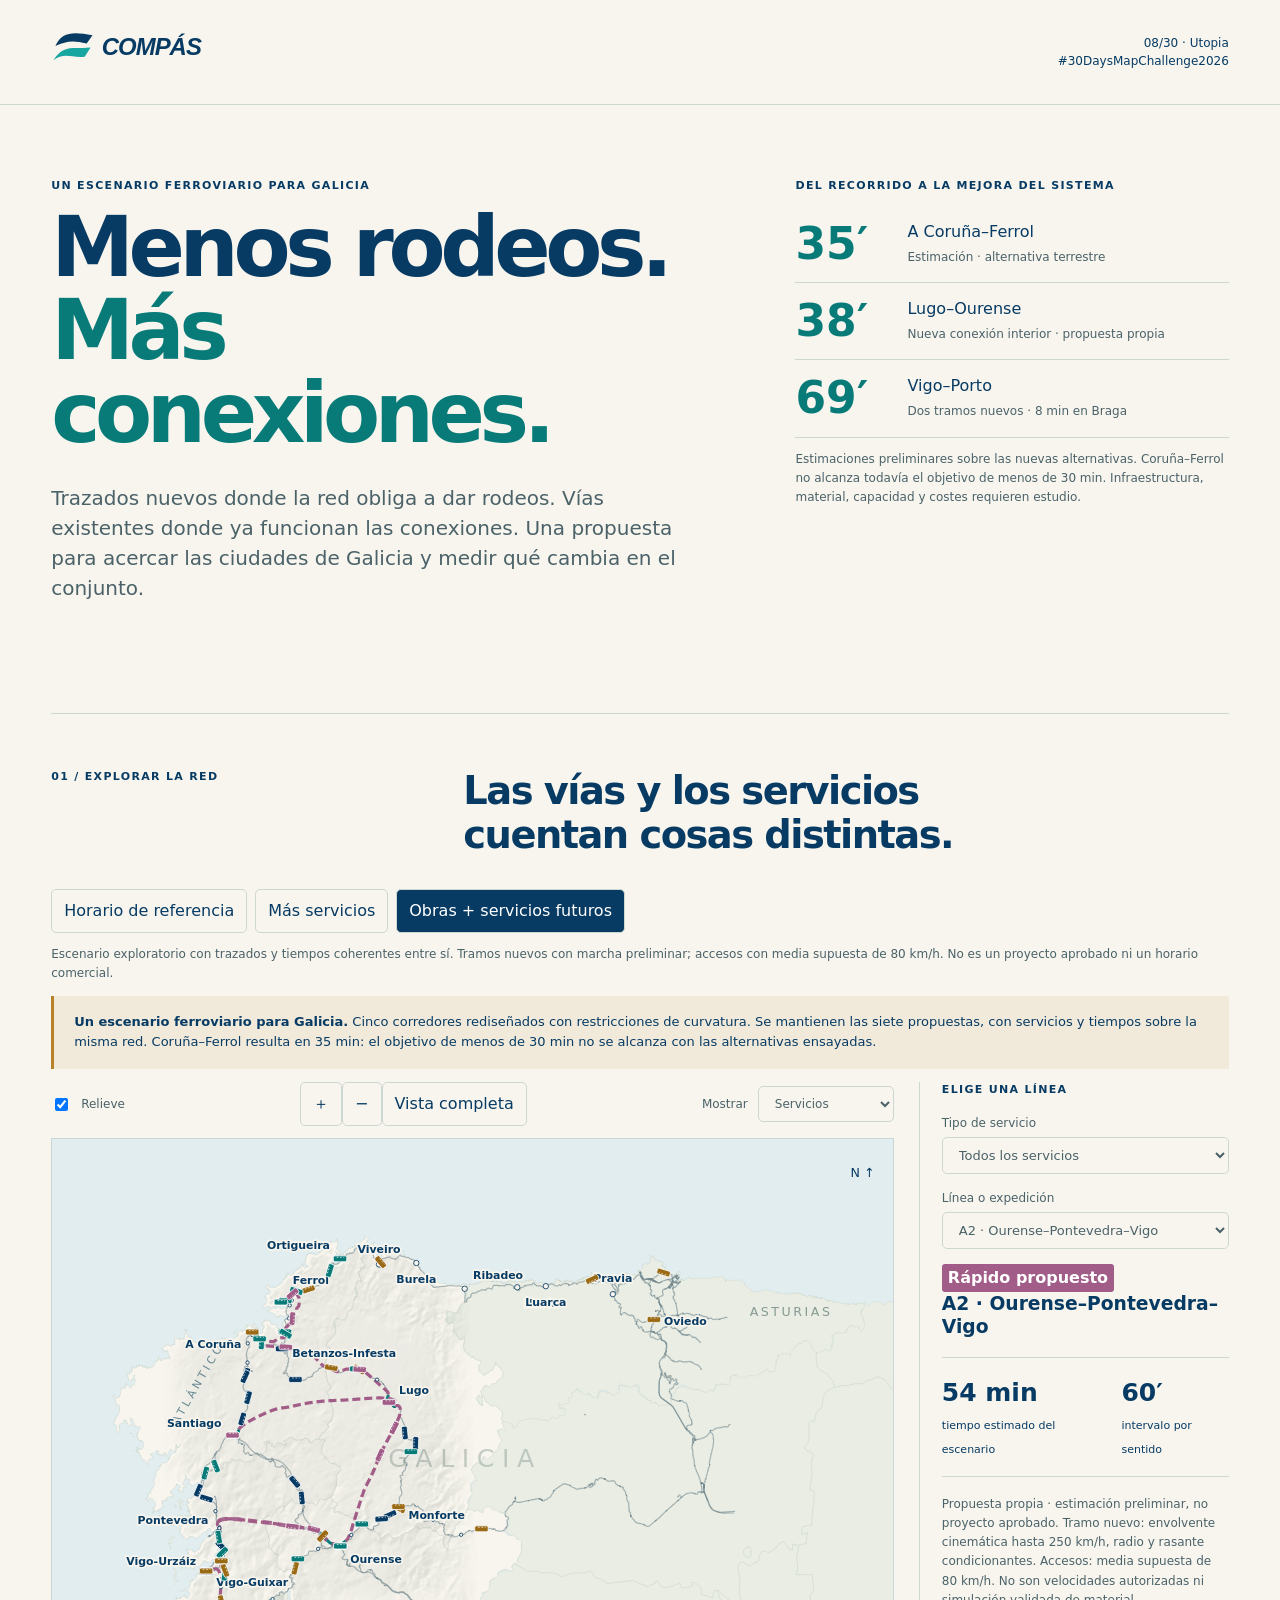
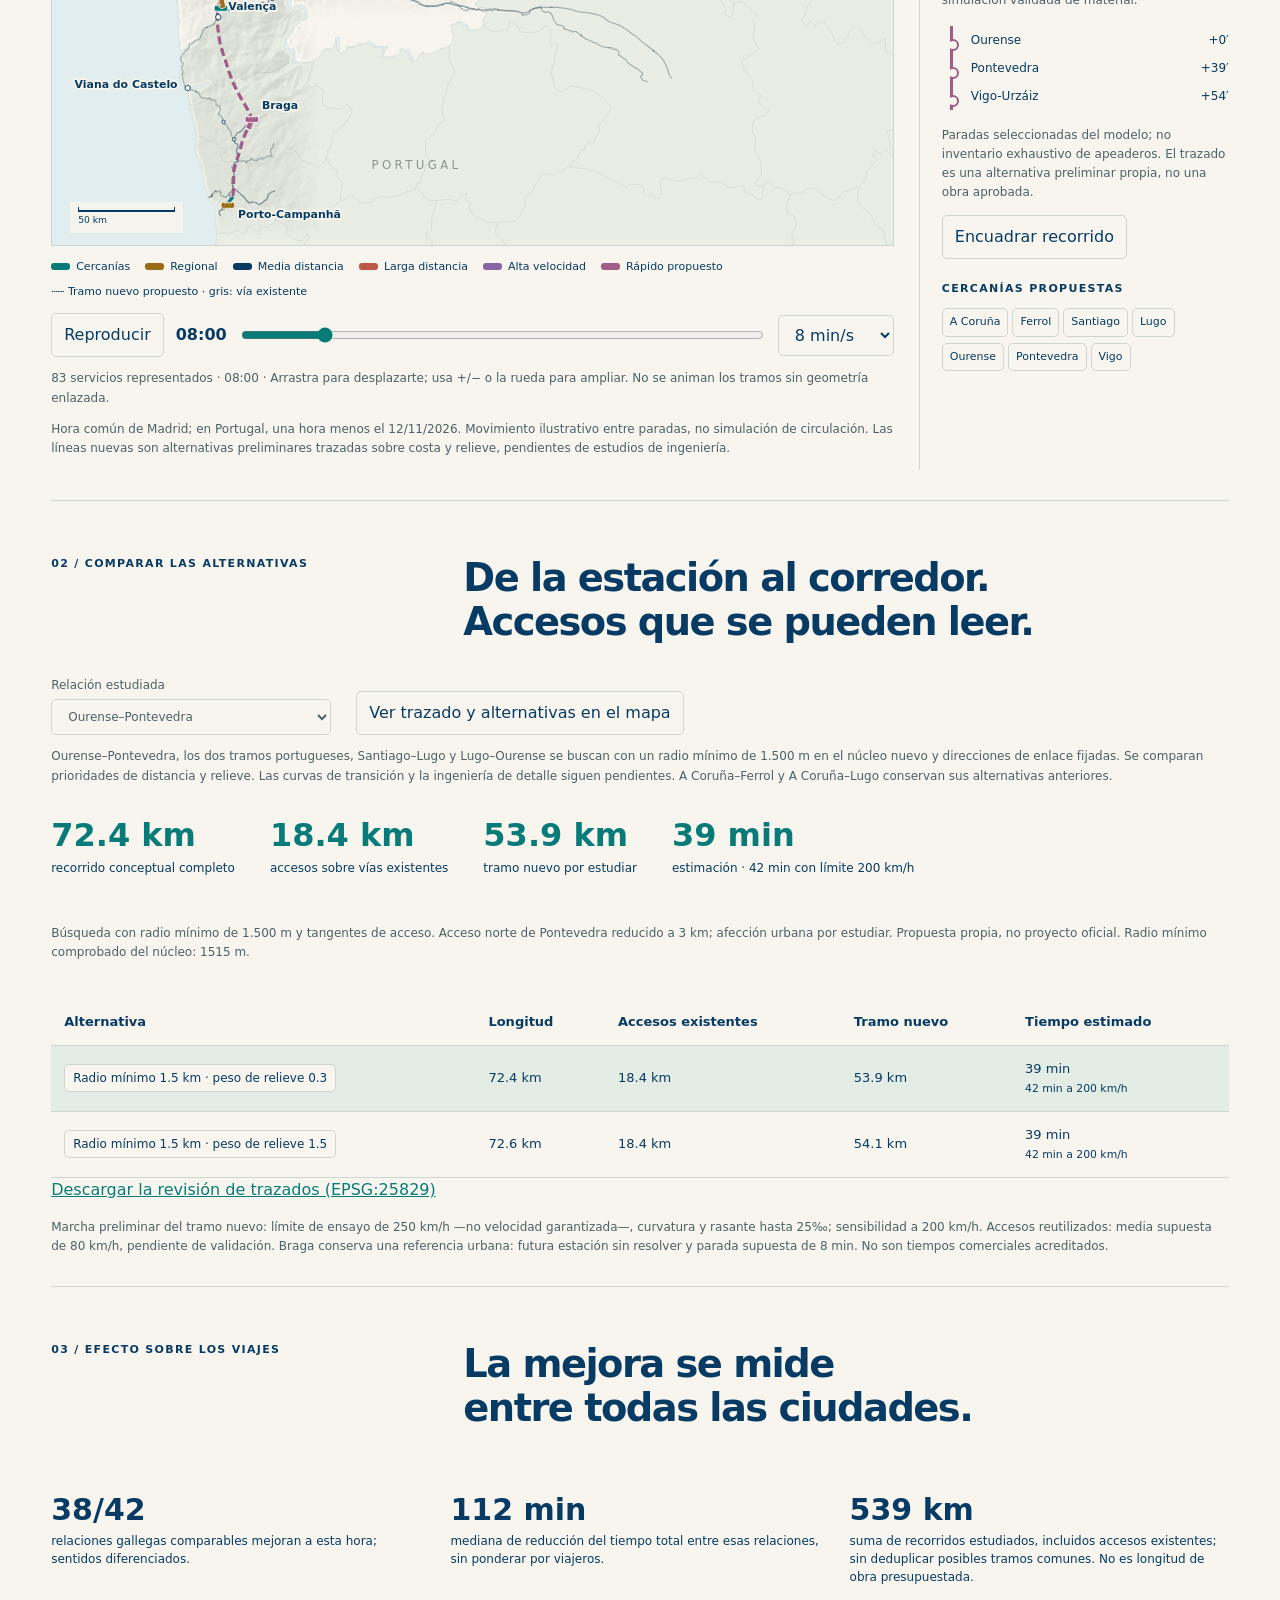
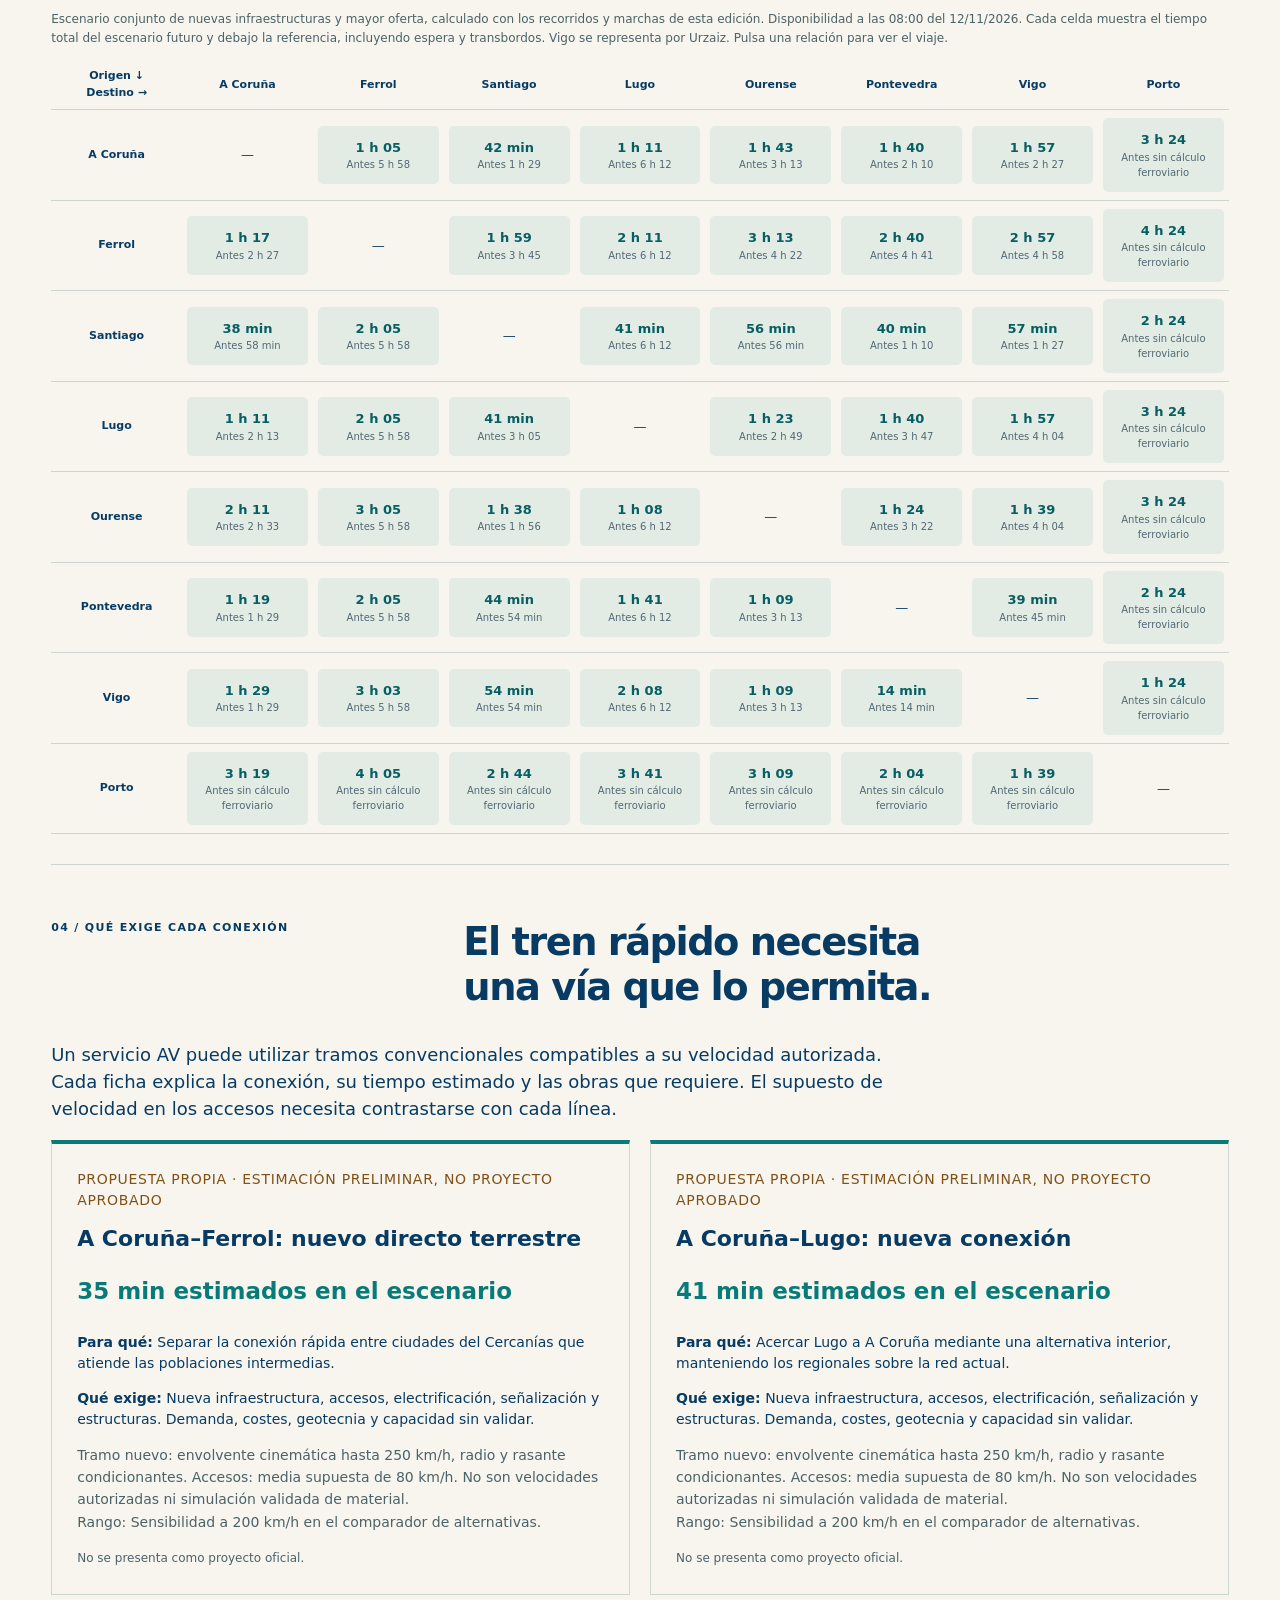
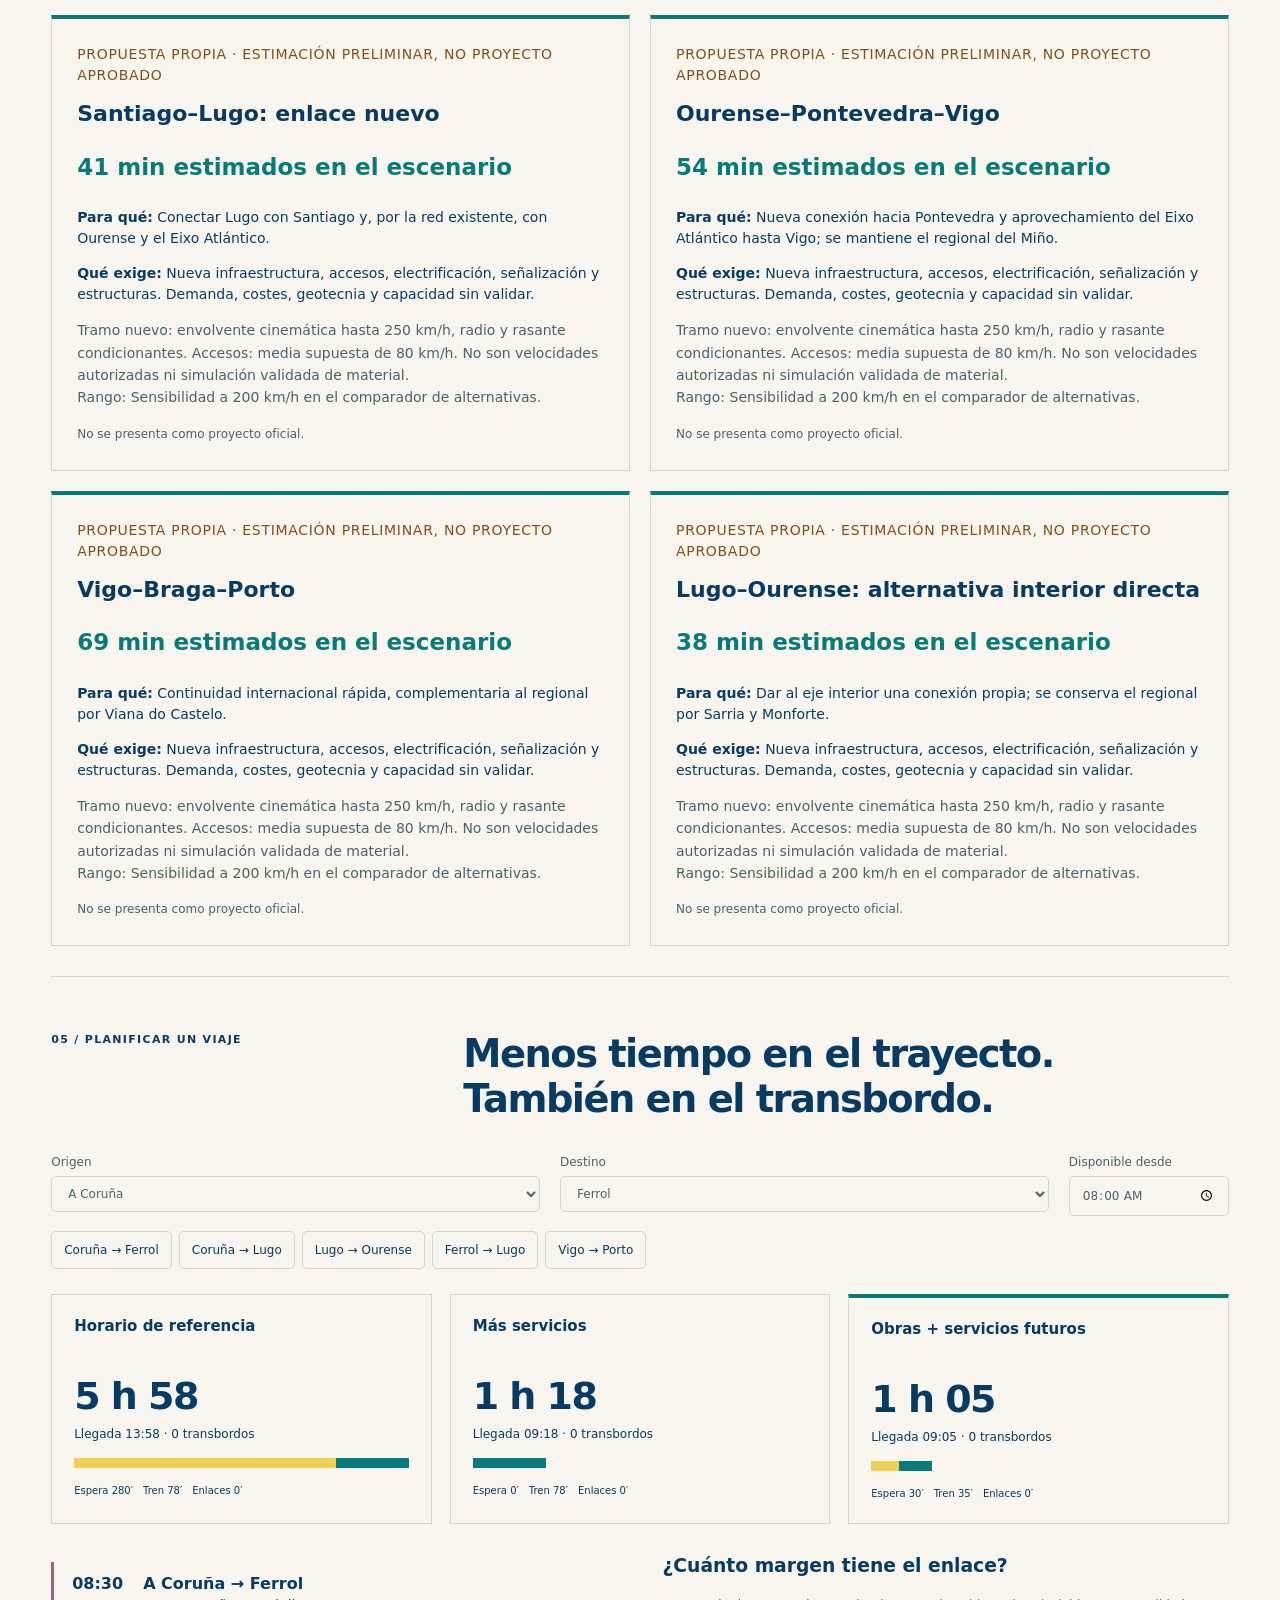
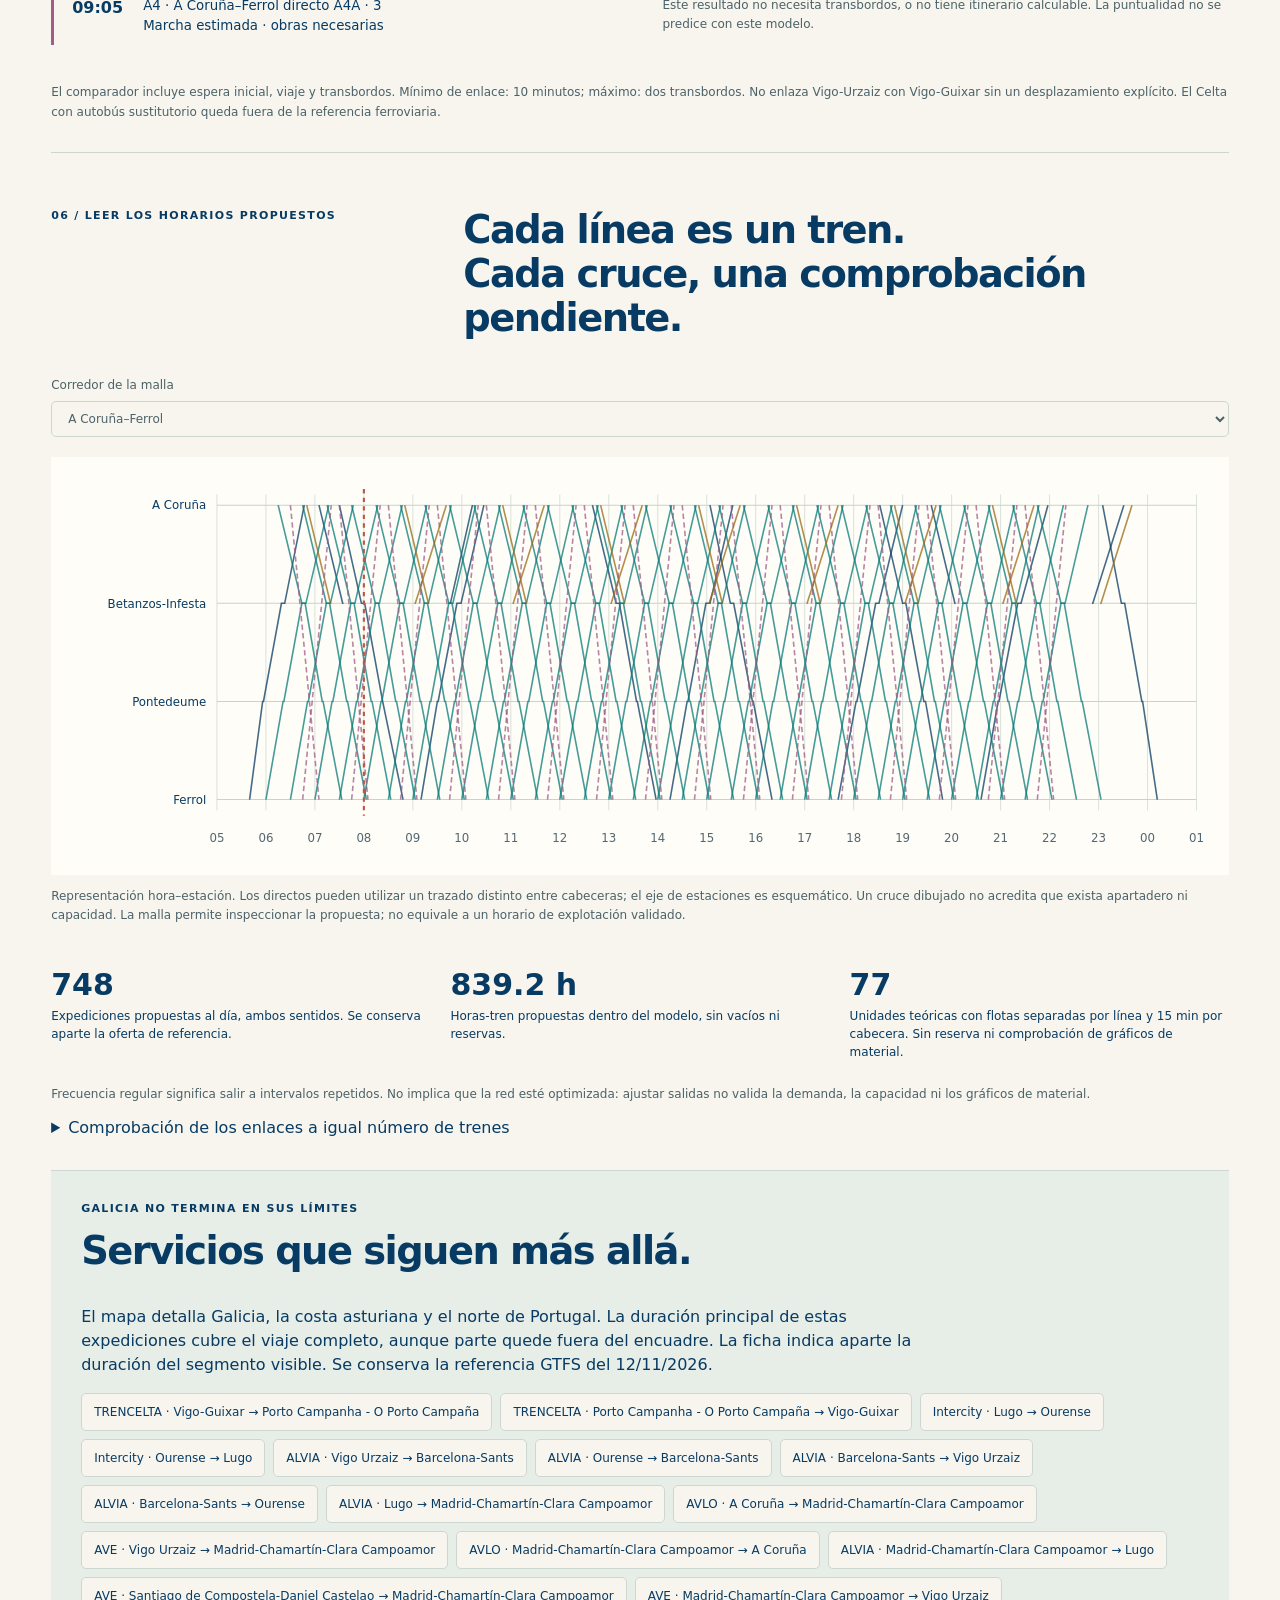
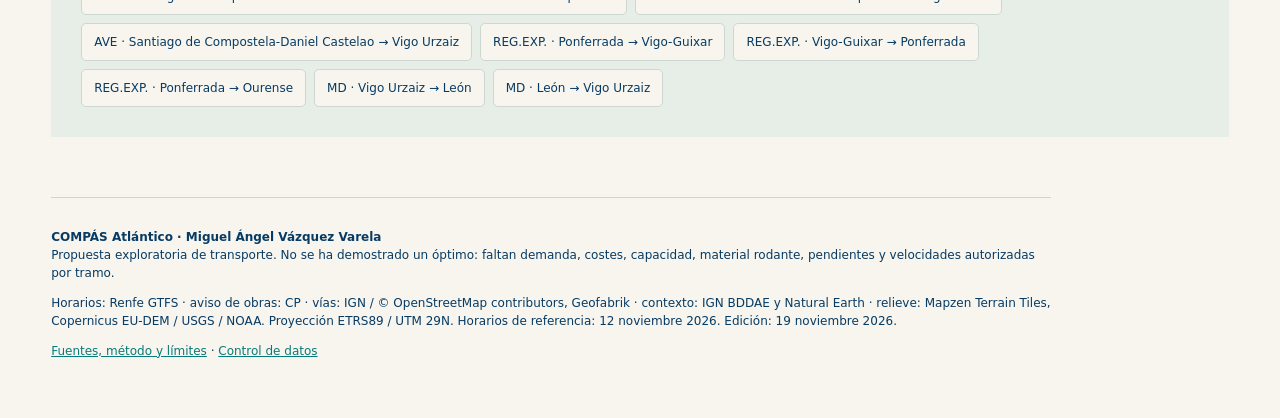
==== commit 8ac93873: "Publish revised day 08 atlas, poster and video" ====
--- a/day-08-utopia/index.html
+++ b/day-08-utopia/index.html
@@ -1,15 +1,15 @@
 <!doctype html>
-<html lang="es"><head><meta charset="utf-8"><meta name="viewport" content="width=device-width,initial-scale=1"><title>COMPÁS Atlántico · Menos rodeos, más conexiones</title><link rel="stylesheet" href="style.css?v=8"></head>
+<html lang="es"><head><meta charset="utf-8"><meta name="viewport" content="width=device-width,initial-scale=1"><title>COMPÁS Atlántico · Menos rodeos, más conexiones</title><link rel="stylesheet" href="style.css?v=9"></head>
 <body><header><a href="#"><img src="brand/compas.svg" alt="COMPÁS Atlántico"></a><span>08/30 · Utopia<br>#30DaysMapChallenge2026</span></header><main>
 <section class="intro"><div><p class="eyebrow">Un escenario ferroviario para Galicia</p><h1>Menos rodeos.<br><em>Más conexiones.</em></h1><p class="lead">Trazados nuevos donde la red obliga a dar rodeos. Vías existentes donde ya funcionan las conexiones. Una propuesta para acercar las ciudades de Galicia y medir qué cambia en el conjunto.</p></div><aside><p class="eyebrow">Del recorrido a la mejora del sistema</p><a href="#works" class="objective"><b id="hero-ferrol">…</b><span>A Coruña–Ferrol<br><small>Estimación · alternativa terrestre</small></span></a><a href="#works" class="objective"><b id="hero-lugo">…</b><span>Lugo–Ourense<br><small>Nueva conexión interior · propuesta propia</small></span></a><a href="#works" class="objective"><b id="hero-porto">…</b><span>Vigo–Porto<br><small>Dos tramos nuevos · 8 min en Braga</small></span></a><p class="fine">Estimaciones preliminares sobre las nuevas alternativas. Coruña–Ferrol no alcanza todavía el objetivo de menos de 30 min. Infraestructura, material, capacidad y costes requieren estudio.</p></aside></section>
 <section id="atlas"><div class="section-title"><span>01 / Explorar la red</span><h2>Las vías y los servicios<br>cuentan cosas distintas.</h2></div><div class="scenario-tabs" role="group" aria-label="Escenario"><button data-scenario="published">Horario de referencia</button><button data-scenario="coordinated">Más servicios</button><button data-scenario="direct">Obras + servicios futuros</button></div><p id="scenario-note" class="fine" aria-live="polite">Cargando fuentes…</p>
-<p class="revision-note"><strong>Un escenario ferroviario para Galicia.</strong> Las siete propuestas nuevas, sus servicios y los tiempos se calculan sobre la misma red. Coruña–Ferrol resulta en 35 min: el objetivo de menos de 30 min no se alcanza con las alternativas ensayadas.</p><div class="atlas-layout"><div class="map-panel"><div class="map-toolbar"><label class="relief-toggle"><input type="checkbox" id="show-relief" checked> Relieve</label><div><button id="zoom-in" aria-label="Acercar mapa">＋</button><button id="zoom-out" aria-label="Alejar mapa">−</button><button id="reset-map">Vista completa</button></div><label>Mostrar <select id="layer"><option value="services">Servicios</option><option value="infrastructure">Infraestructura</option></select></label></div><div id="mapwrap"><svg id="map" viewBox="0 0 1000 840" role="img" aria-label="Red ferroviaria de Galicia, Asturias y norte de Portugal. Usa los botones de zoom o arrastra para desplazarte."></svg><div class="scale"><span id="scale-bar"></span><small id="scale-label"></small></div></div><div id="legend"></div><div class="animation"><button id="play">Reproducir</button><output id="clock">08:00</output><input id="time" type="range" min="300" max="1500" value="480" aria-label="Hora representada"><select id="speed" aria-label="Velocidad de reproducción"><option value="3">3 min/s</option><option value="8" selected>8 min/s</option><option value="20">20 min/s</option></select></div><p id="maptip" class="fine"></p><p class="fine">Hora común de Madrid; en Portugal, una hora menos el 12/11/2026. Movimiento ilustrativo entre paradas, no simulación de circulación. Las líneas nuevas son alternativas preliminares trazadas sobre costa y relieve, pendientes de estudios de ingeniería.</p></div>
-<aside class="explorer"><p class="eyebrow">Elige una línea</p><label>Tipo de servicio<select id="category"><option value="all">Todos los servicios</option><option value="C">Cercanías</option><option value="R">Regional</option><option value="MD">Media distancia</option><option value="LD">Larga distancia</option><option value="AV">Alta velocidad</option></select></label><label>Línea o expedición<select id="line"></select></label><div id="line-detail" aria-live="polite"></div><button id="fit-line">Encuadrar recorrido</button><div class="city-links"><p class="eyebrow">Cercanías propuestas</p><div id="cities"></div></div></aside></div></section>
-<section id="design"><div class="section-title"><span>02 / Comparar las alternativas</span><h2>De la estación al corredor.<br>Accesos que se pueden leer.</h2></div><div class="design-controls"><label>Relación estudiada<select id="design-route"></select></label><button id="design-fit">Ver trazado y alternativas en el mapa</button></div><p class="fine">Dos alternativas de relieve por conexión y tres para A Coruña–Ferrol, con accesos procedentes de las vías cartografiadas. El suavizado es local y acotado; no se utiliza una spline entre ciudades. Se muestran los puntos de enlace y la estimación de marcha. Las curvas de transición, los aparatos de vía y la ingeniería de detalle siguen pendientes.</p><div class="design-summary" id="design-summary"></div><div class="table-scroll"><table class="alternatives"><thead><tr><th>Alternativa</th><th>Longitud</th><th>Accesos existentes</th><th>Tramo nuevo</th><th>Tiempo estimado</th></tr></thead><tbody id="alternatives"></tbody></table></div><p><a href="alignments.geojson">Descargar la revisión de trazados (EPSG:25829)</a></p><p class="fine">Marcha preliminar del tramo nuevo: máximo 250 km/h, curvatura y rasante hasta 25‰; sensibilidad a 200 km/h. Accesos reutilizados: media supuesta de 80 km/h, pendiente de validación. Braga conserva una referencia urbana: futura estación sin resolver y parada supuesta de 8 min. No son tiempos comerciales acreditados.</p></section>
+<p class="revision-note"><strong>Un escenario ferroviario para Galicia.</strong> Cinco corredores rediseñados con restricciones de curvatura. Se mantienen las siete propuestas, con servicios y tiempos sobre la misma red. Coruña–Ferrol resulta en 35 min: el objetivo de menos de 30 min no se alcanza con las alternativas ensayadas.</p><div class="atlas-layout"><div class="map-panel"><div class="map-toolbar"><label class="relief-toggle"><input type="checkbox" id="show-relief" checked> Relieve</label><div><button id="zoom-in" aria-label="Acercar mapa">＋</button><button id="zoom-out" aria-label="Alejar mapa">−</button><button id="reset-map">Vista completa</button></div><label>Mostrar <select id="layer"><option value="services">Servicios</option><option value="infrastructure">Infraestructura</option></select></label></div><div id="mapwrap"><svg id="map" viewBox="0 0 1000 840" role="img" aria-label="Red ferroviaria de Galicia, Asturias y norte de Portugal. Usa los botones de zoom o arrastra para desplazarte."></svg><div class="scale"><span id="scale-bar"></span><small id="scale-label"></small></div></div><div id="legend"></div><div class="animation"><button id="play">Reproducir</button><output id="clock">08:00</output><input id="time" type="range" min="300" max="1500" value="480" aria-label="Hora representada"><select id="speed" aria-label="Velocidad de reproducción"><option value="3">3 min/s</option><option value="8" selected>8 min/s</option><option value="20">20 min/s</option></select></div><p id="maptip" class="fine"></p><p class="fine">Hora común de Madrid; en Portugal, una hora menos el 12/11/2026. Movimiento ilustrativo entre paradas, no simulación de circulación. Las líneas nuevas son alternativas preliminares trazadas sobre costa y relieve, pendientes de estudios de ingeniería.</p></div>
+<aside class="explorer"><p class="eyebrow">Elige una línea</p><label>Tipo de servicio<select id="category"><option value="all">Todos los servicios</option><option value="C">Cercanías</option><option value="R">Regional</option><option value="MD">Media distancia</option><option value="LD">Larga distancia</option><option value="AV">Alta velocidad</option><option value="RP">Rápido propuesto</option></select></label><label>Línea o expedición<select id="line"></select></label><div id="line-detail" aria-live="polite"></div><button id="fit-line">Encuadrar recorrido</button><div class="city-links"><p class="eyebrow">Cercanías propuestas</p><div id="cities"></div></div></aside></div></section>
+<section id="design"><div class="section-title"><span>02 / Comparar las alternativas</span><h2>De la estación al corredor.<br>Accesos que se pueden leer.</h2></div><div class="design-controls"><label>Relación estudiada<select id="design-route"></select></label><button id="design-fit">Ver trazado y alternativas en el mapa</button></div><p class="fine">Ourense–Pontevedra, los dos tramos portugueses, Santiago–Lugo y Lugo–Ourense se buscan con un radio mínimo de 1.500 m en el núcleo nuevo y direcciones de enlace fijadas. Se comparan prioridades de distancia y relieve. Las curvas de transición y la ingeniería de detalle siguen pendientes. A Coruña–Ferrol y A Coruña–Lugo conservan sus alternativas anteriores.</p><div class="design-summary" id="design-summary"></div><div class="table-scroll"><table class="alternatives"><thead><tr><th>Alternativa</th><th>Longitud</th><th>Accesos existentes</th><th>Tramo nuevo</th><th>Tiempo estimado</th></tr></thead><tbody id="alternatives"></tbody></table></div><p><a href="alignments.geojson">Descargar la revisión de trazados (EPSG:25829)</a></p><p class="fine">Marcha preliminar del tramo nuevo: límite de ensayo de 250 km/h —no velocidad garantizada—, curvatura y rasante hasta 25‰; sensibilidad a 200 km/h. Accesos reutilizados: media supuesta de 80 km/h, pendiente de validación. Braga conserva una referencia urbana: futura estación sin resolver y parada supuesta de 8 min. No son tiempos comerciales acreditados.</p></section>
 <section id="system"><div class="section-title"><span>03 / Efecto sobre los viajes</span><h2>La mejora se mide<br>entre todas las ciudades.</h2></div><div id="system-stats" class="resource-grid"></div><p class="fine">Escenario conjunto de nuevas infraestructuras y mayor oferta, calculado con los recorridos y marchas de esta edición. Disponibilidad a las 08:00 del 12/11/2026. Cada celda muestra el tiempo total del escenario futuro y debajo la referencia, incluyendo espera y transbordos. Vigo se representa por Urzaiz. Pulsa una relación para ver el viaje.</p><div class="table-scroll"><table id="matrix" class="matrix"></table></div></section>
 <section id="works"><div class="section-title"><span>04 / Qué exige cada conexión</span><h2>El tren rápido necesita<br>una vía que lo permita.</h2></div><p class="section-intro">Un servicio AV puede utilizar tramos convencionales compatibles a su velocidad autorizada. Cada ficha explica la conexión, su tiempo estimado y las obras que requiere. El supuesto de velocidad en los accesos necesita contrastarse con cada línea.</p><div id="proposals" class="proposal-grid"></div></section>
 <section class="journeys"><div class="section-title"><span>05 / Planificar un viaje</span><h2>Menos tiempo en el trayecto.<br>También en el transbordo.</h2></div><div class="journey-controls"><label>Origen<select id="origin"></select></label><label>Destino<select id="destination"></select></label><label>Disponible desde<input id="ready" type="time" value="08:00"></label></div><div class="examples"><button data-od="31412,21010">Coruña → Ferrol</button><button data-od="31412,20309">Coruña → Lugo</button><button data-od="20309,22100">Lugo → Ourense</button><button data-od="21010,20309">Ferrol → Lugo</button><button data-od="08223,94346">Vigo → Porto</button></div><div id="comparison" class="comparison"></div><div class="journey-bottom"><div id="itinerary"></div><div><h3>¿Cuánto margen tiene el enlace?</h3><div id="connections"></div></div></div><p class="fine">El comparador incluye espera inicial, viaje y transbordos. Mínimo de enlace: 10 minutos; máximo: dos transbordos. No enlaza Vigo-Urzaiz con Vigo-Guixar sin un desplazamiento explícito. El Celta con autobús sustitutorio queda fuera de la referencia ferroviaria.</p></section>
 <section><div class="section-title"><span>06 / Leer los horarios propuestos</span><h2>Cada línea es un tren.<br>Cada cruce, una comprobación pendiente.</h2></div><label>Corredor de la malla<select id="corridor"><option value="ferrol">A Coruña–Ferrol</option><option value="interior">A Coruña–Lugo–Ourense</option><option value="atlantic">Eixo Atlántico</option><option value="portugal">Vigo–Porto</option><option value="coast">Ferrol–Asturias · vía métrica</option></select></label><svg id="malla" viewBox="0 0 1100 390" role="img" aria-label="Gráfico horario de trenes; selecciona un tren para inspeccionarlo"></svg><p class="fine">Representación hora–estación. Los directos pueden utilizar un trazado distinto entre cabeceras; el eje de estaciones es esquemático. Un cruce dibujado no acredita que exista apartadero ni capacidad. La malla permite inspeccionar la propuesta; no equivale a un horario de explotación validado.</p><div id="resources"></div></section>
 <section class="external"><p class="eyebrow">Galicia no termina en sus límites</p><h2>Servicios que siguen más allá.</h2><p>El mapa detalla Galicia, la costa asturiana y el norte de Portugal. La duración principal de estas expediciones cubre el viaje completo, aunque parte quede fuera del encuadre. La ficha indica aparte la duración del segmento visible. Se conserva la referencia GTFS del 12/11/2026.</p><div id="external-lines"></div></section>
-<footer><strong>COMPÁS Atlántico · Miguel Ángel Vázquez Varela</strong><p>Propuesta exploratoria de transporte. No se ha demostrado un óptimo: faltan demanda, costes, capacidad, material rodante, pendientes y velocidades autorizadas por tramo.</p><p>Horarios: Renfe GTFS · aviso de obras: CP · vías: IGN / © OpenStreetMap contributors, Geofabrik · contexto: IGN BDDAE y Natural Earth · relieve: Mapzen Terrain Tiles, Copernicus EU-DEM / USGS / NOAA. Proyección ETRS89 / UTM 29N. Horarios de referencia: 12 noviembre 2026. Edición: 14 noviembre 2026.</p><a href="methodology.md">Fuentes, método y límites</a> · <a href="qa.json">Control de datos</a></footer>
-</main><script src="app.js?v=8"></script></body></html>
+<footer><strong>COMPÁS Atlántico · Miguel Ángel Vázquez Varela</strong><p>Propuesta exploratoria de transporte. No se ha demostrado un óptimo: faltan demanda, costes, capacidad, material rodante, pendientes y velocidades autorizadas por tramo.</p><p>Horarios: Renfe GTFS · aviso de obras: CP · vías: IGN / © OpenStreetMap contributors, Geofabrik · contexto: IGN BDDAE y Natural Earth · relieve: Mapzen Terrain Tiles, Copernicus EU-DEM / USGS / NOAA. Proyección ETRS89 / UTM 29N. Horarios de referencia: 12 noviembre 2026. Edición: 19 noviembre 2026.</p><a href="methodology.md">Fuentes, método y límites</a> · <a href="qa.json">Control de datos</a></footer>
+</main><script src="app.js?v=9"></script></body></html>
--- a/day-08-utopia/style.css
+++ b/day-08-utopia/style.css
@@ -6,3 +6,5 @@
 .geometry-switch{display:flex;align-items:center;gap:24px;padding:15px 0;border-bottom:1px solid #ccd6cf;margin-bottom:18px}.geometry-switch label{min-width:260px}.geometry-switch select{width:100%}@media(max-width:850px){.geometry-switch{display:block}.geometry-switch label{min-width:0}}
 
 .relief-toggle{display:flex!important;align-items:center;gap:6px}.relief-toggle input{width:auto}
+
+.design-callout{border-left:4px solid #b88328;padding:12px;background:#eee8d9;margin-bottom:20px}.design-callout p{margin:8px 0}
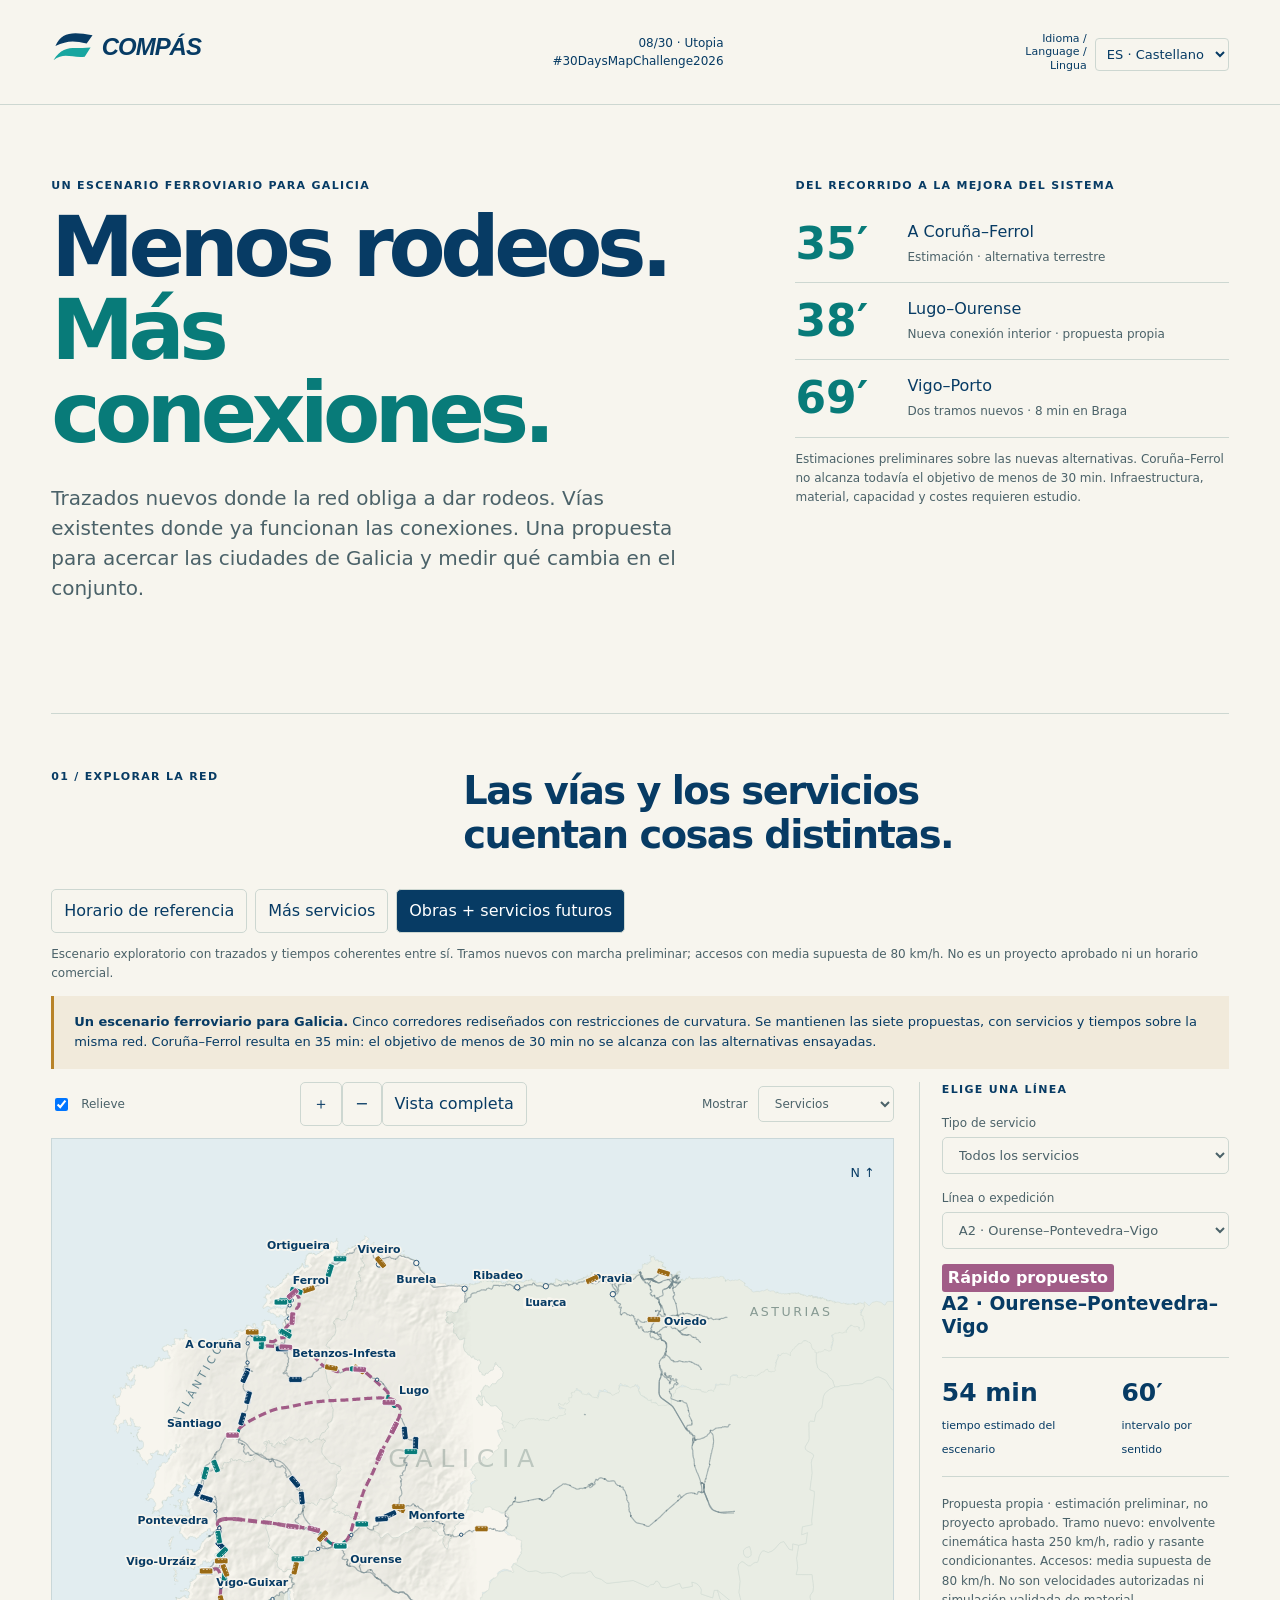
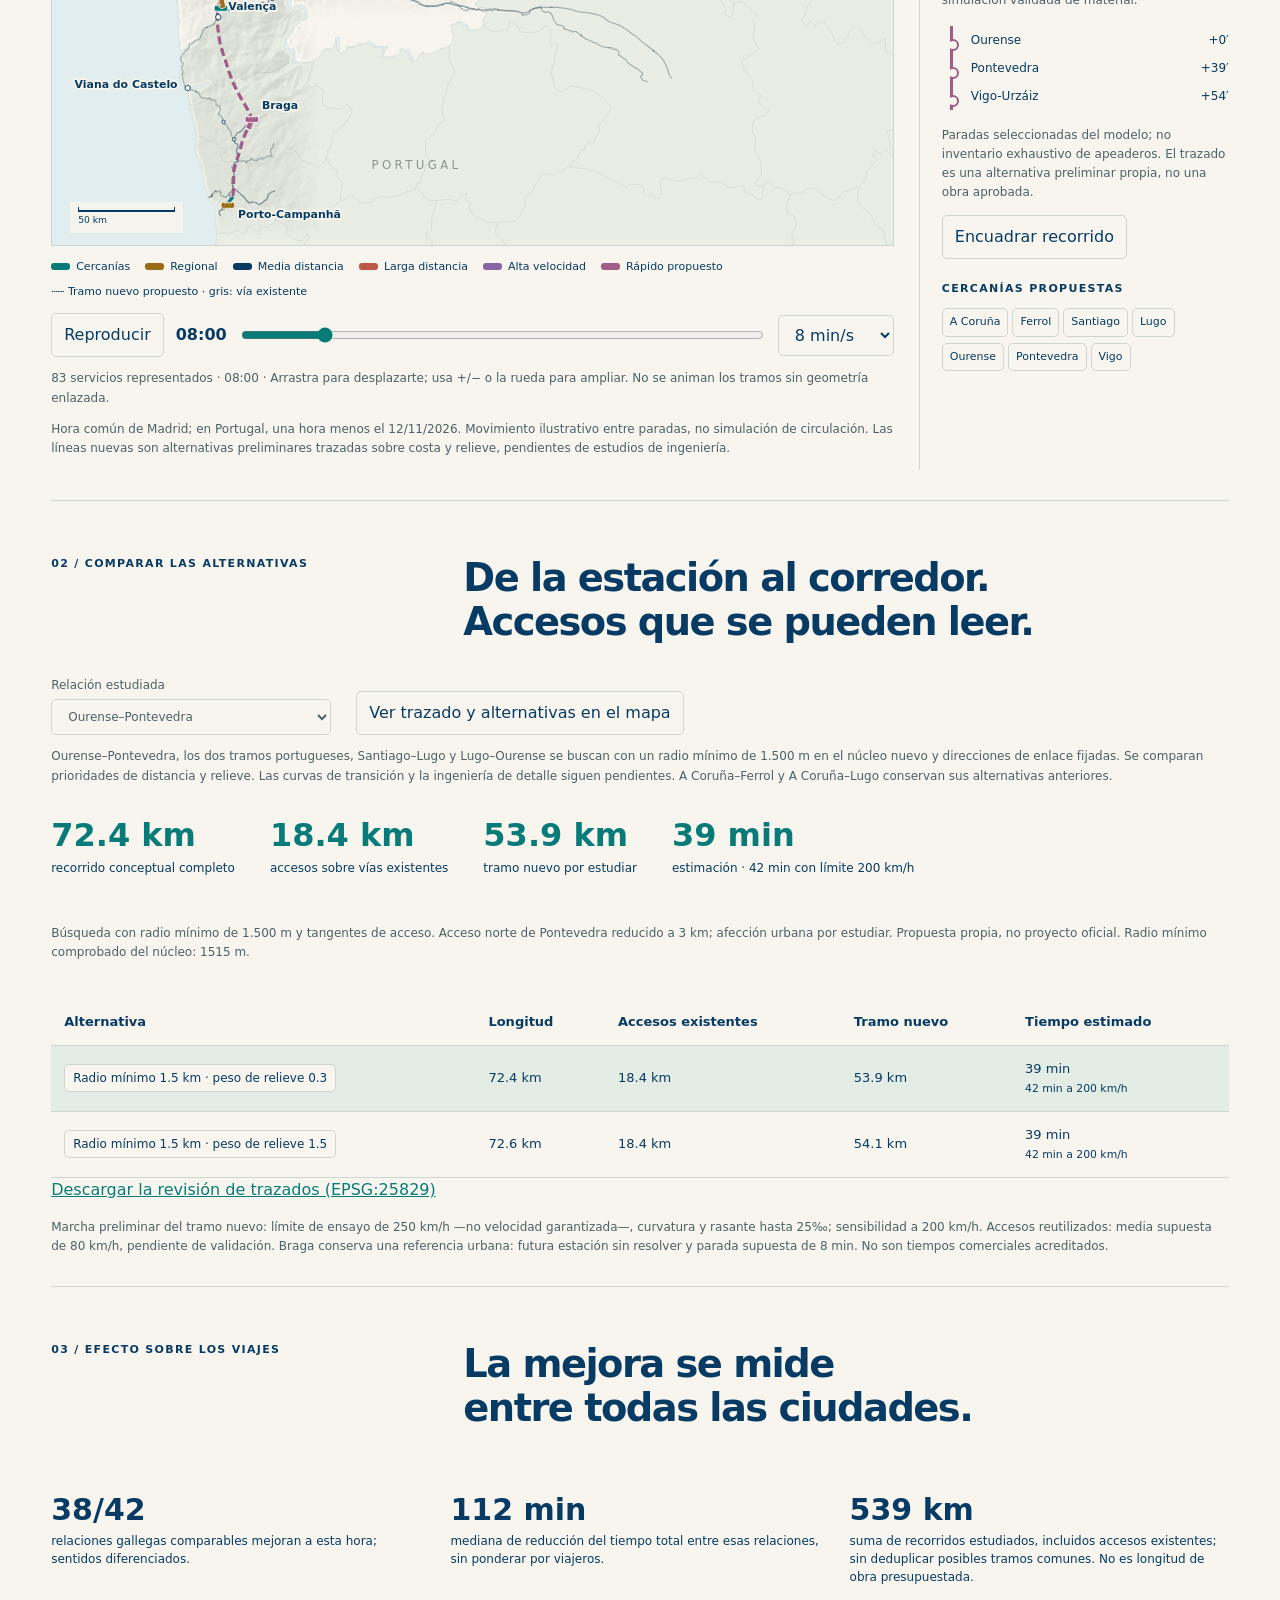
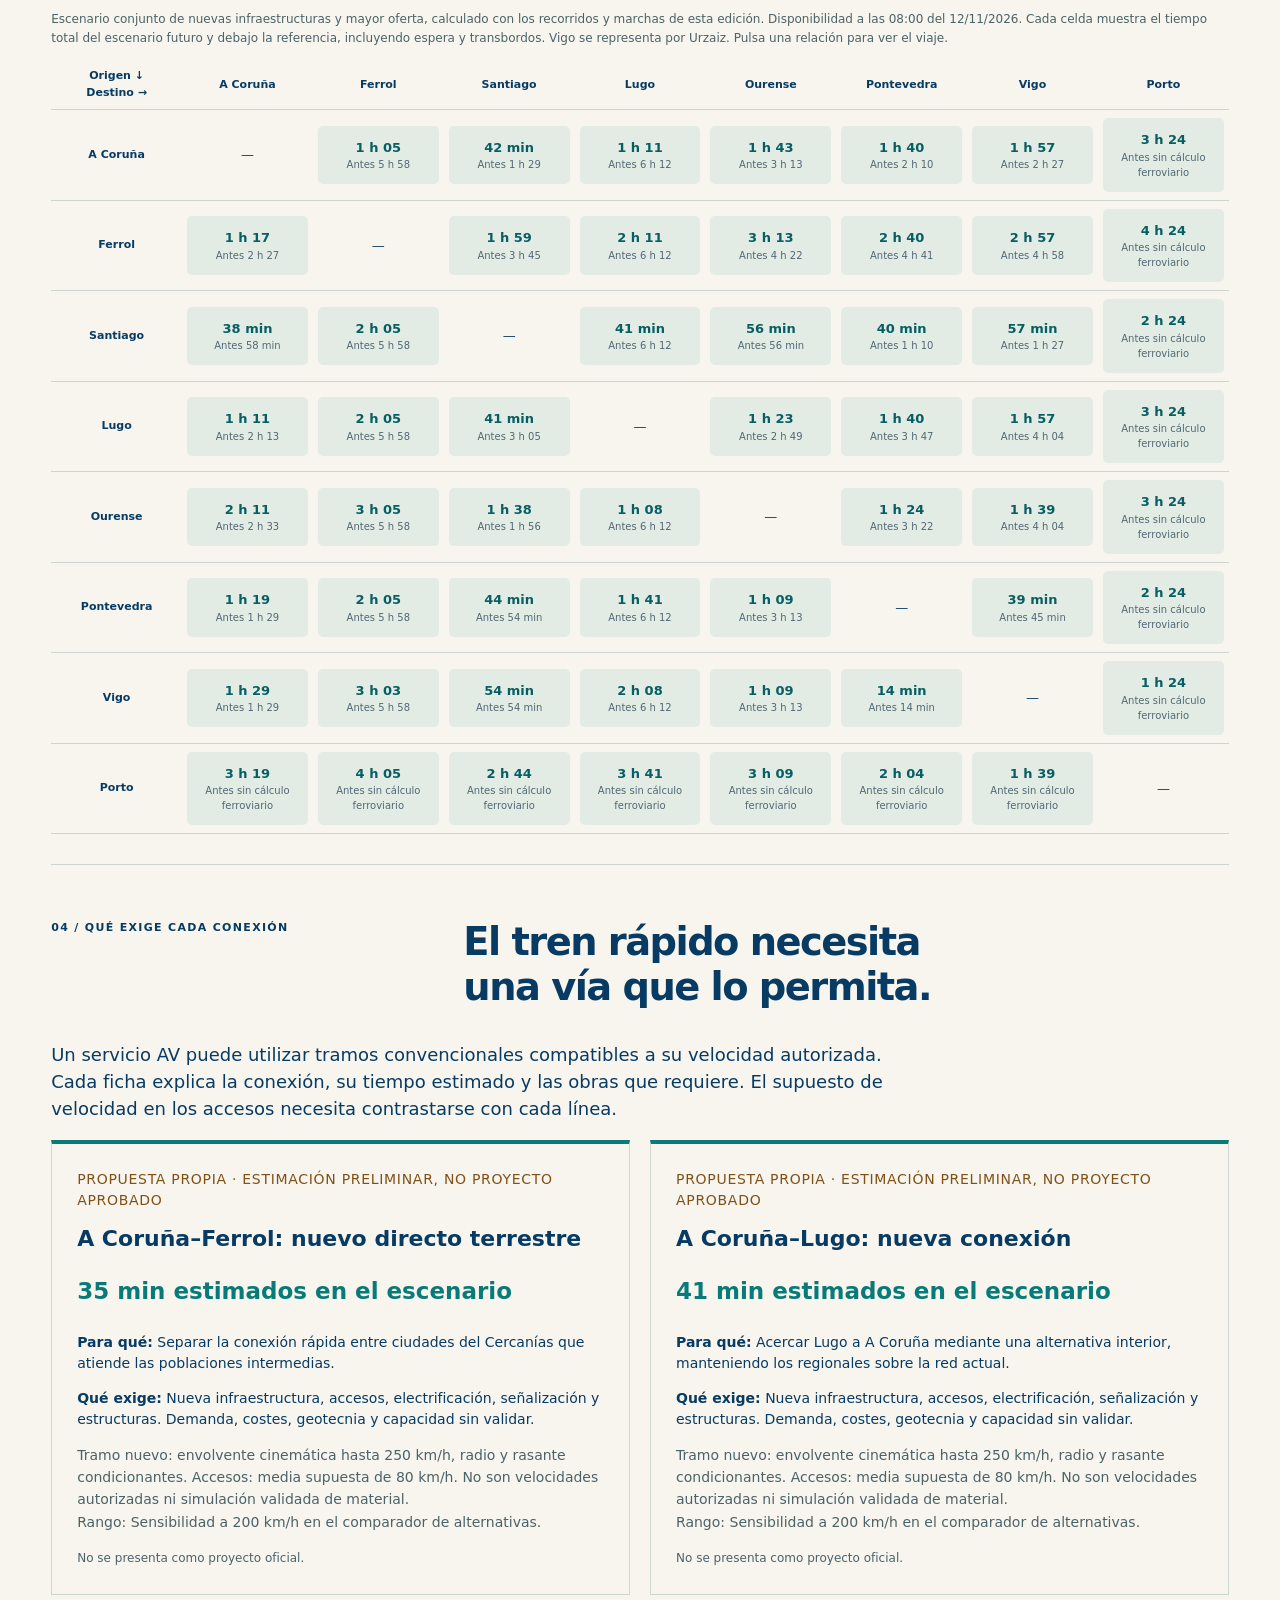
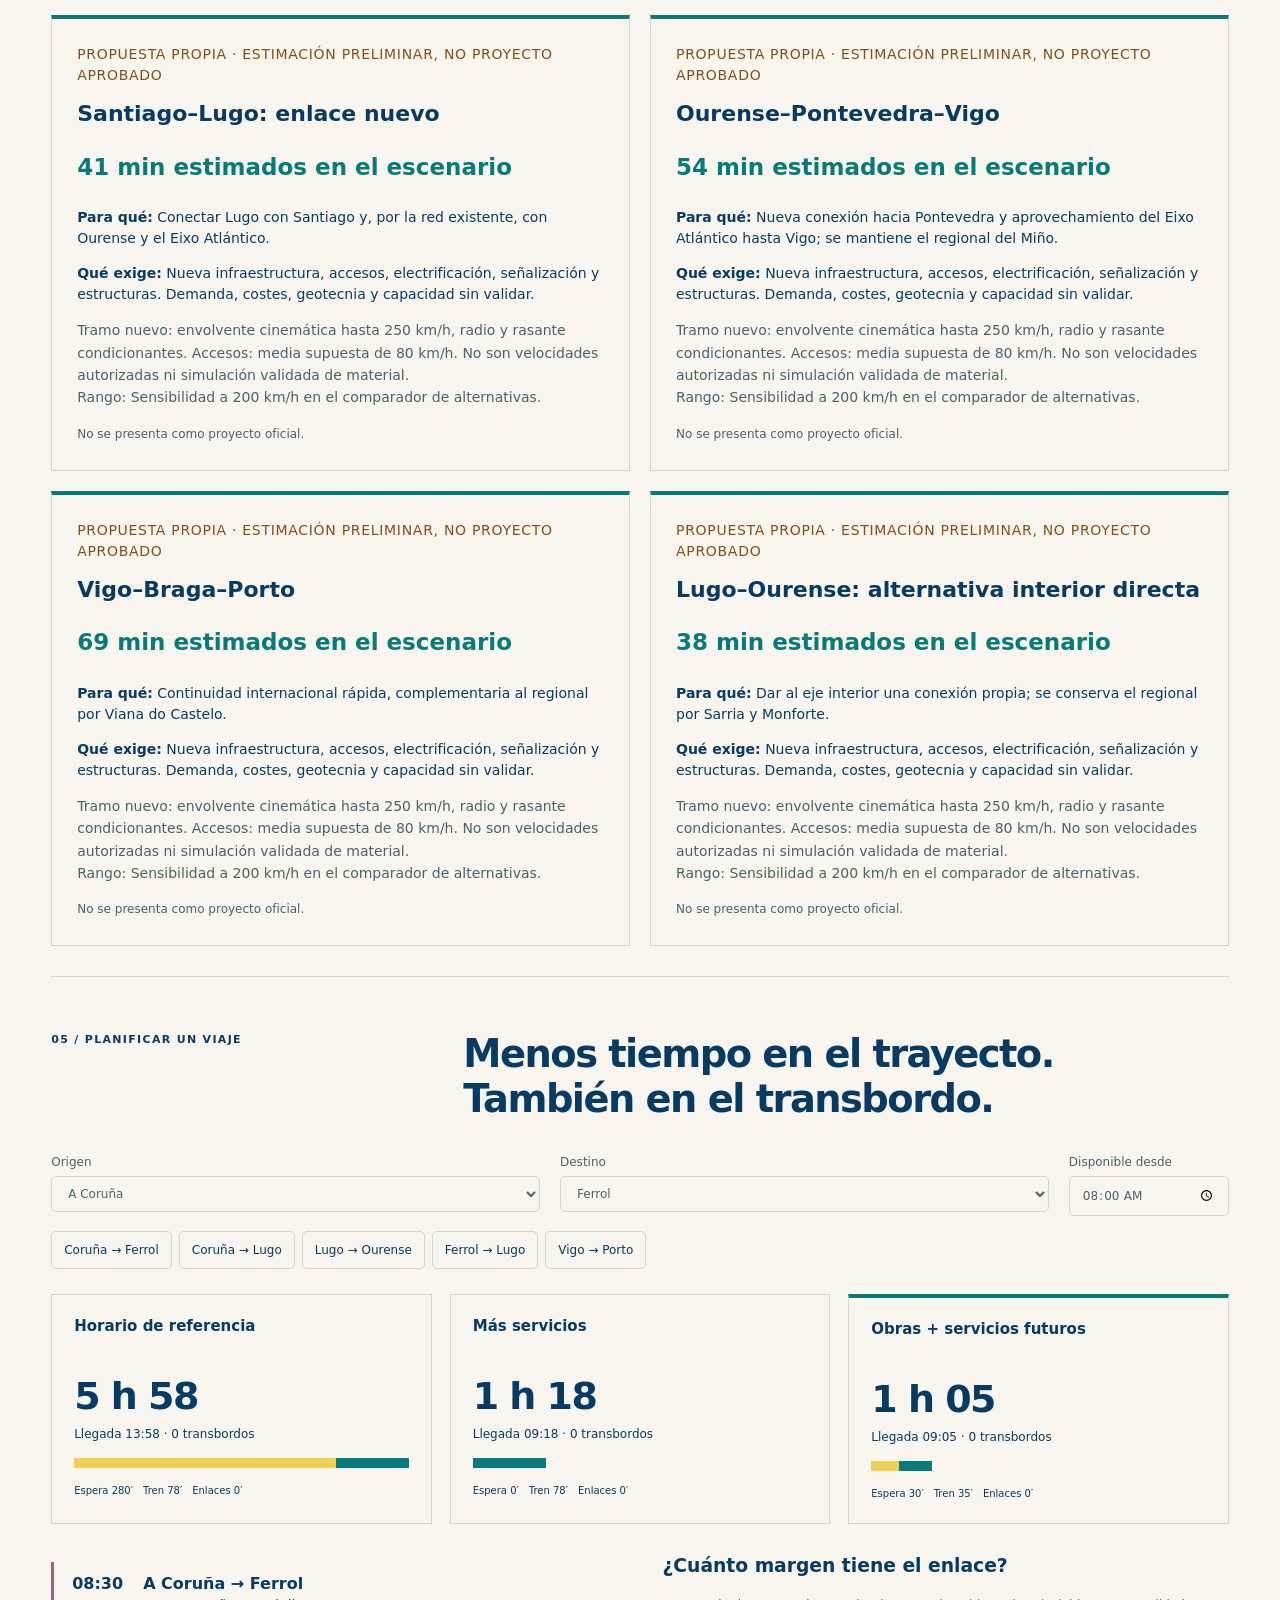
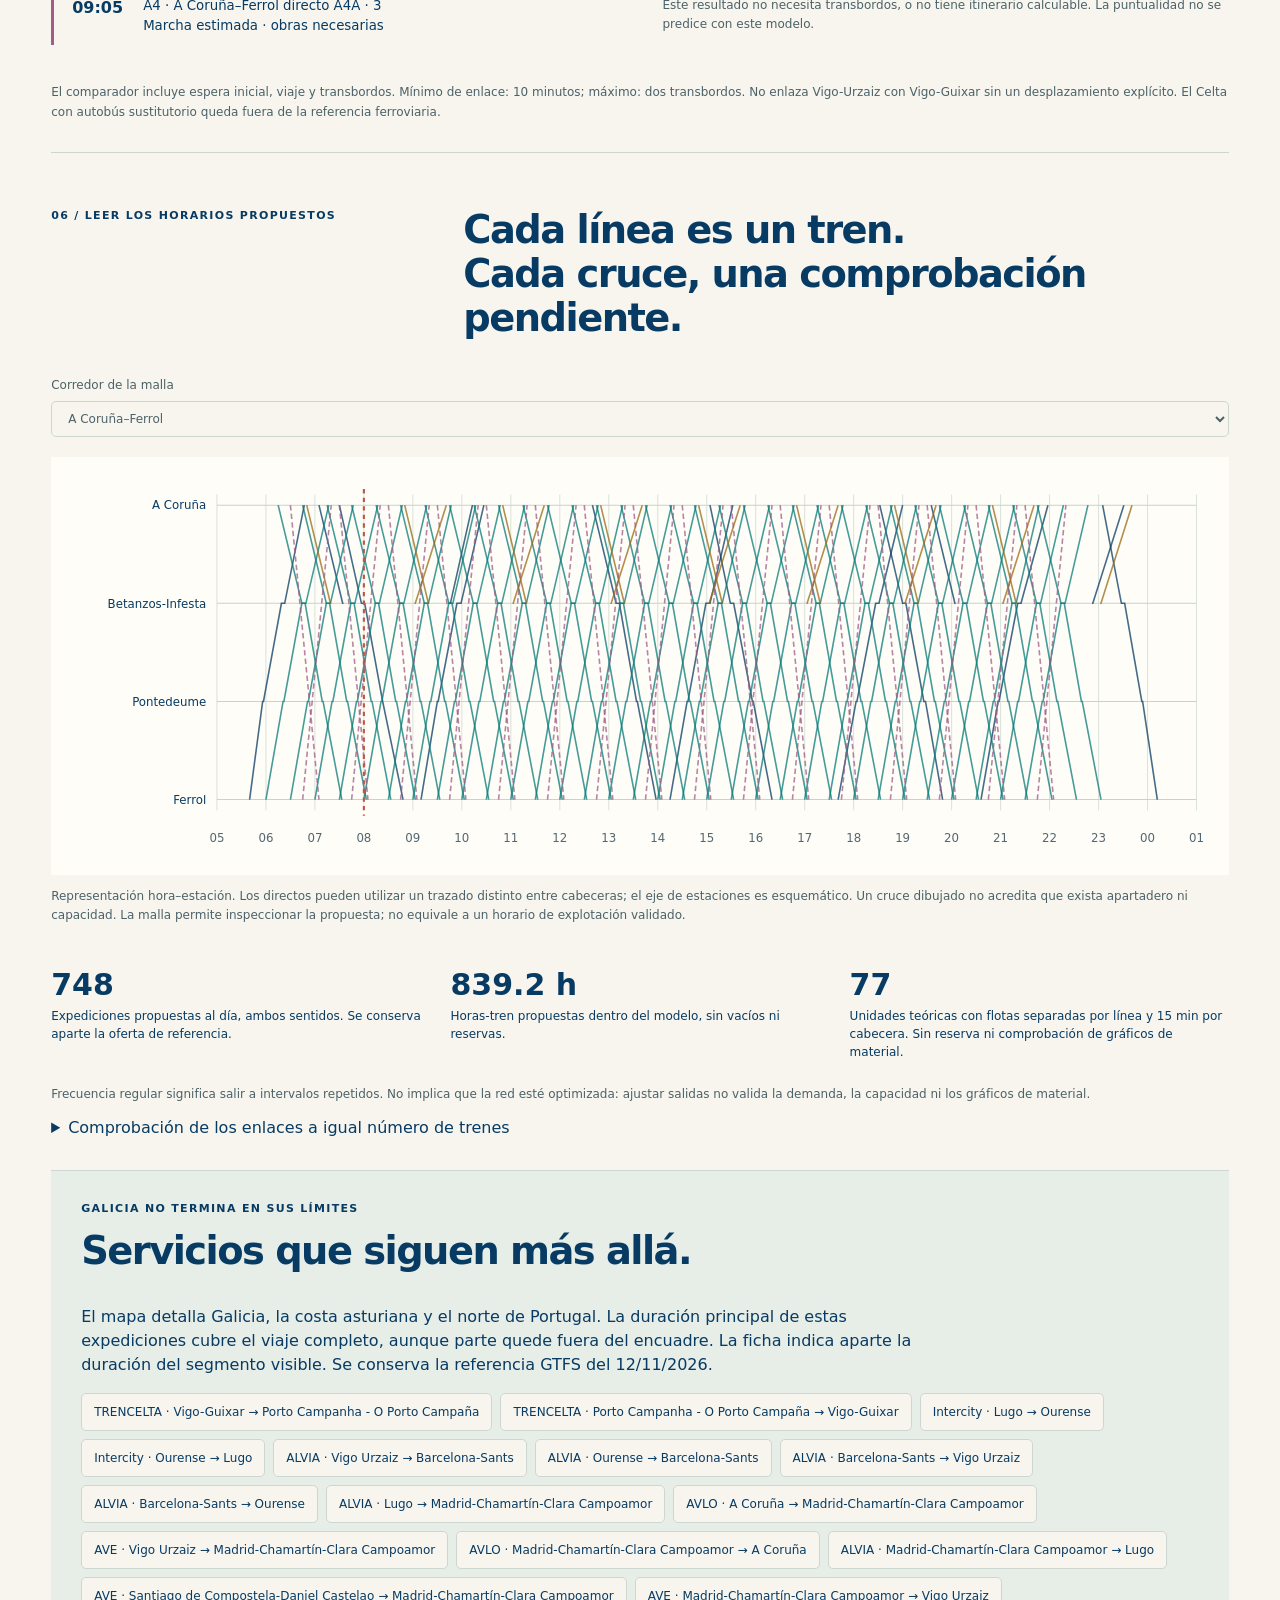
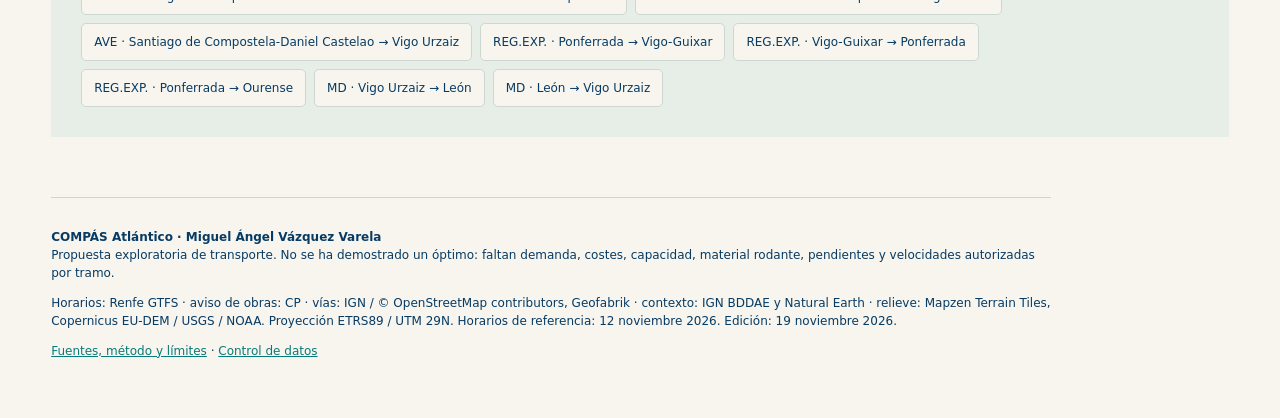
==== commit bbb271f1: "Publish trilingual day 08 interactive atlas" ====
--- a/day-08-utopia/index.html
+++ b/day-08-utopia/index.html
@@ -1,6 +1,6 @@
 <!doctype html>
 <html lang="es"><head><meta charset="utf-8"><meta name="viewport" content="width=device-width,initial-scale=1"><title>COMPÁS Atlántico · Menos rodeos, más conexiones</title><link rel="stylesheet" href="style.css?v=9"></head>
-<body><header><a href="#"><img src="brand/compas.svg" alt="COMPÁS Atlántico"></a><span>08/30 · Utopia<br>#30DaysMapChallenge2026</span></header><main>
+<body><header><a href="#"><img src="brand/compas.svg" alt="COMPÁS Atlántico"></a><span>08/30 · Utopia<br>#30DaysMapChallenge2026</span><label class="language-picker" for="language"><span>Idioma / Language / Lingua</span><select id="language" aria-label="Idioma / Language / Lingua"><option value="es">ES · Castellano</option><option value="gl">GL · Galego</option><option value="en">EN · English</option></select></label></header><main>
 <section class="intro"><div><p class="eyebrow">Un escenario ferroviario para Galicia</p><h1>Menos rodeos.<br><em>Más conexiones.</em></h1><p class="lead">Trazados nuevos donde la red obliga a dar rodeos. Vías existentes donde ya funcionan las conexiones. Una propuesta para acercar las ciudades de Galicia y medir qué cambia en el conjunto.</p></div><aside><p class="eyebrow">Del recorrido a la mejora del sistema</p><a href="#works" class="objective"><b id="hero-ferrol">…</b><span>A Coruña–Ferrol<br><small>Estimación · alternativa terrestre</small></span></a><a href="#works" class="objective"><b id="hero-lugo">…</b><span>Lugo–Ourense<br><small>Nueva conexión interior · propuesta propia</small></span></a><a href="#works" class="objective"><b id="hero-porto">…</b><span>Vigo–Porto<br><small>Dos tramos nuevos · 8 min en Braga</small></span></a><p class="fine">Estimaciones preliminares sobre las nuevas alternativas. Coruña–Ferrol no alcanza todavía el objetivo de menos de 30 min. Infraestructura, material, capacidad y costes requieren estudio.</p></aside></section>
 <section id="atlas"><div class="section-title"><span>01 / Explorar la red</span><h2>Las vías y los servicios<br>cuentan cosas distintas.</h2></div><div class="scenario-tabs" role="group" aria-label="Escenario"><button data-scenario="published">Horario de referencia</button><button data-scenario="coordinated">Más servicios</button><button data-scenario="direct">Obras + servicios futuros</button></div><p id="scenario-note" class="fine" aria-live="polite">Cargando fuentes…</p>
 <p class="revision-note"><strong>Un escenario ferroviario para Galicia.</strong> Cinco corredores rediseñados con restricciones de curvatura. Se mantienen las siete propuestas, con servicios y tiempos sobre la misma red. Coruña–Ferrol resulta en 35 min: el objetivo de menos de 30 min no se alcanza con las alternativas ensayadas.</p><div class="atlas-layout"><div class="map-panel"><div class="map-toolbar"><label class="relief-toggle"><input type="checkbox" id="show-relief" checked> Relieve</label><div><button id="zoom-in" aria-label="Acercar mapa">＋</button><button id="zoom-out" aria-label="Alejar mapa">−</button><button id="reset-map">Vista completa</button></div><label>Mostrar <select id="layer"><option value="services">Servicios</option><option value="infrastructure">Infraestructura</option></select></label></div><div id="mapwrap"><svg id="map" viewBox="0 0 1000 840" role="img" aria-label="Red ferroviaria de Galicia, Asturias y norte de Portugal. Usa los botones de zoom o arrastra para desplazarte."></svg><div class="scale"><span id="scale-bar"></span><small id="scale-label"></small></div></div><div id="legend"></div><div class="animation"><button id="play">Reproducir</button><output id="clock">08:00</output><input id="time" type="range" min="300" max="1500" value="480" aria-label="Hora representada"><select id="speed" aria-label="Velocidad de reproducción"><option value="3">3 min/s</option><option value="8" selected>8 min/s</option><option value="20">20 min/s</option></select></div><p id="maptip" class="fine"></p><p class="fine">Hora común de Madrid; en Portugal, una hora menos el 12/11/2026. Movimiento ilustrativo entre paradas, no simulación de circulación. Las líneas nuevas son alternativas preliminares trazadas sobre costa y relieve, pendientes de estudios de ingeniería.</p></div>
@@ -12,4 +12,4 @@
 <section><div class="section-title"><span>06 / Leer los horarios propuestos</span><h2>Cada línea es un tren.<br>Cada cruce, una comprobación pendiente.</h2></div><label>Corredor de la malla<select id="corridor"><option value="ferrol">A Coruña–Ferrol</option><option value="interior">A Coruña–Lugo–Ourense</option><option value="atlantic">Eixo Atlántico</option><option value="portugal">Vigo–Porto</option><option value="coast">Ferrol–Asturias · vía métrica</option></select></label><svg id="malla" viewBox="0 0 1100 390" role="img" aria-label="Gráfico horario de trenes; selecciona un tren para inspeccionarlo"></svg><p class="fine">Representación hora–estación. Los directos pueden utilizar un trazado distinto entre cabeceras; el eje de estaciones es esquemático. Un cruce dibujado no acredita que exista apartadero ni capacidad. La malla permite inspeccionar la propuesta; no equivale a un horario de explotación validado.</p><div id="resources"></div></section>
 <section class="external"><p class="eyebrow">Galicia no termina en sus límites</p><h2>Servicios que siguen más allá.</h2><p>El mapa detalla Galicia, la costa asturiana y el norte de Portugal. La duración principal de estas expediciones cubre el viaje completo, aunque parte quede fuera del encuadre. La ficha indica aparte la duración del segmento visible. Se conserva la referencia GTFS del 12/11/2026.</p><div id="external-lines"></div></section>
 <footer><strong>COMPÁS Atlántico · Miguel Ángel Vázquez Varela</strong><p>Propuesta exploratoria de transporte. No se ha demostrado un óptimo: faltan demanda, costes, capacidad, material rodante, pendientes y velocidades autorizadas por tramo.</p><p>Horarios: Renfe GTFS · aviso de obras: CP · vías: IGN / © OpenStreetMap contributors, Geofabrik · contexto: IGN BDDAE y Natural Earth · relieve: Mapzen Terrain Tiles, Copernicus EU-DEM / USGS / NOAA. Proyección ETRS89 / UTM 29N. Horarios de referencia: 12 noviembre 2026. Edición: 19 noviembre 2026.</p><a href="methodology.md">Fuentes, método y límites</a> · <a href="qa.json">Control de datos</a></footer>
-</main><script src="app.js?v=9"></script></body></html>
+</main><script src="app.js?v=9"></script><script src="i18n.js?v=1"></script></body></html>
--- a/day-08-utopia/style.css
+++ b/day-08-utopia/style.css
@@ -8,3 +8,5 @@
 .relief-toggle{display:flex!important;align-items:center;gap:6px}.relief-toggle input{width:auto}
 
 .design-callout{border-left:4px solid #b88328;padding:12px;background:#eee8d9;margin-bottom:20px}.design-callout p{margin:8px 0}
+
+.language-picker{display:flex;align-items:center;gap:8px;color:#073b64;font-size:13px}.language-picker span{font-size:11px;max-width:72px;line-height:1.2}.language-picker select{border:1px solid #cdd7d1;background:#f7f5ee;color:#073b64;padding:7px;border-radius:4px;max-width:150px}@media(max-width:700px){header{flex-wrap:wrap}.language-picker{margin-top:8px;width:100%;justify-content:flex-end}}
